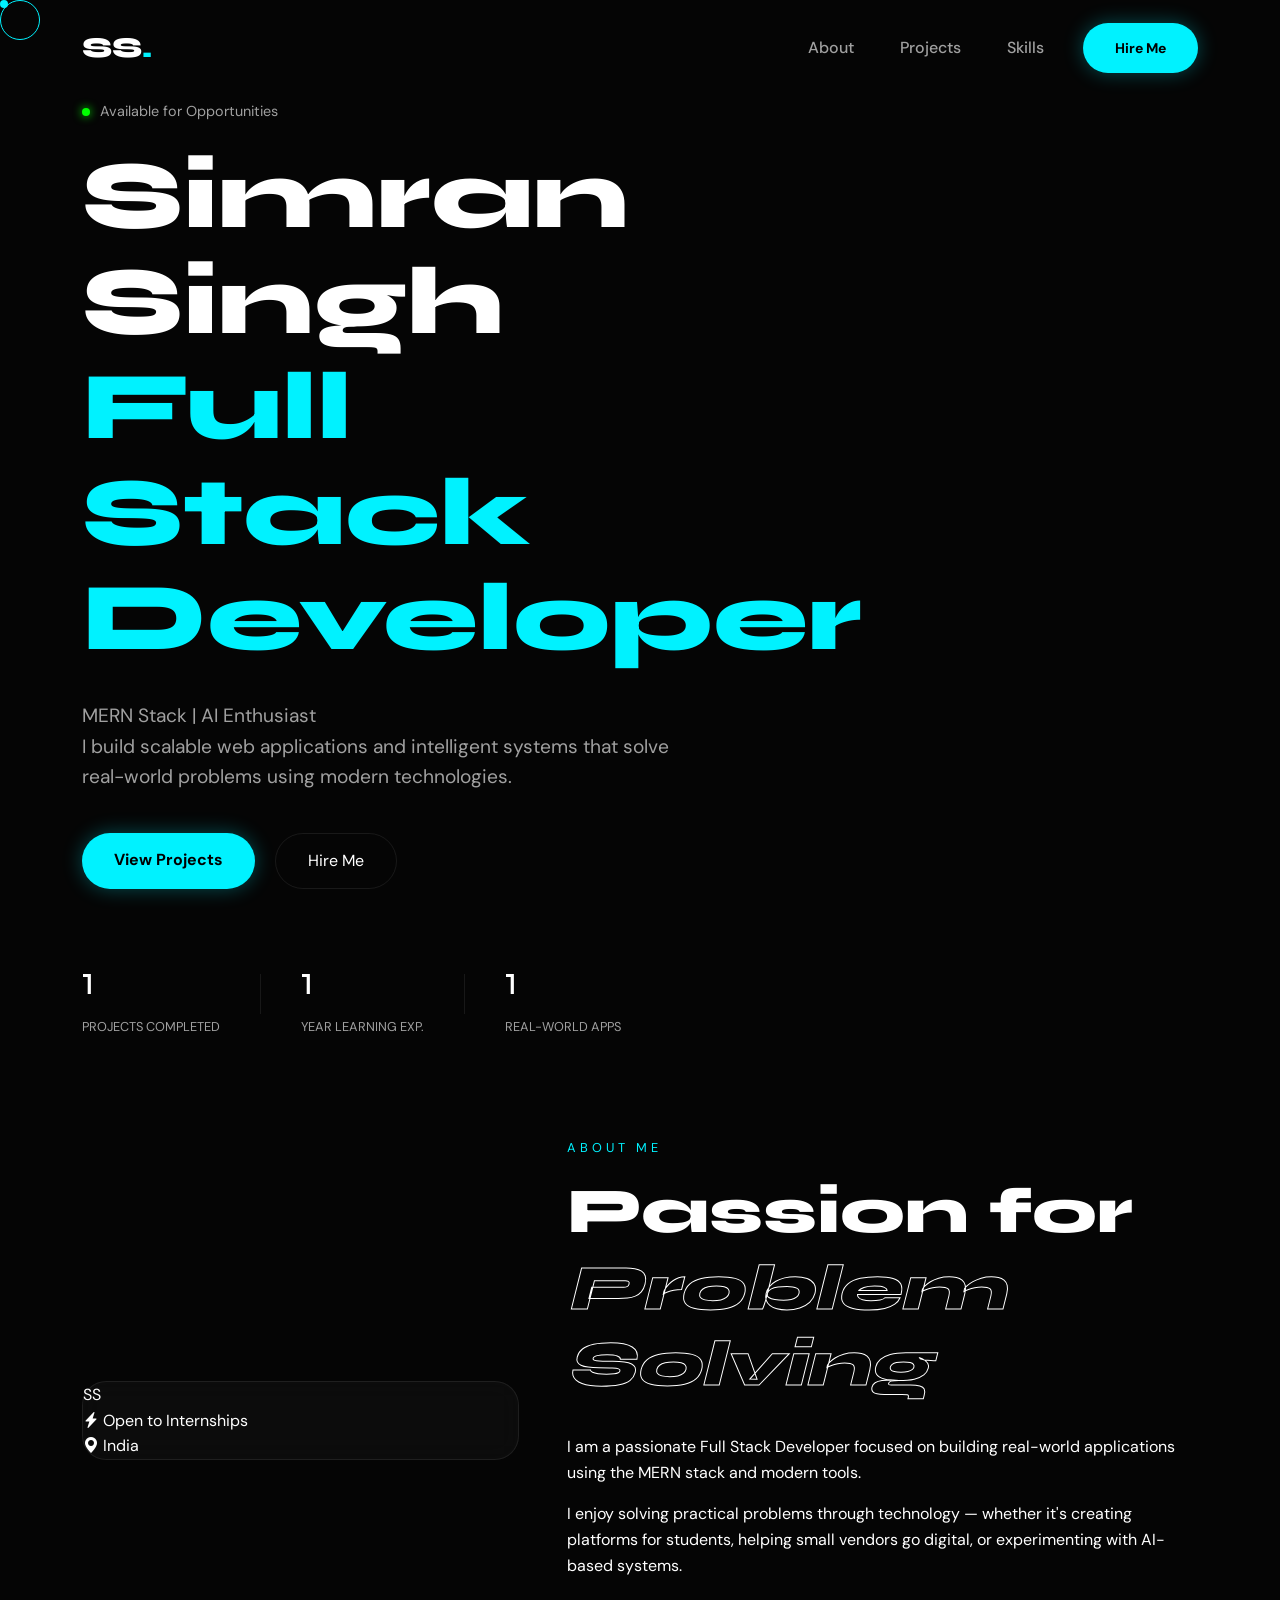
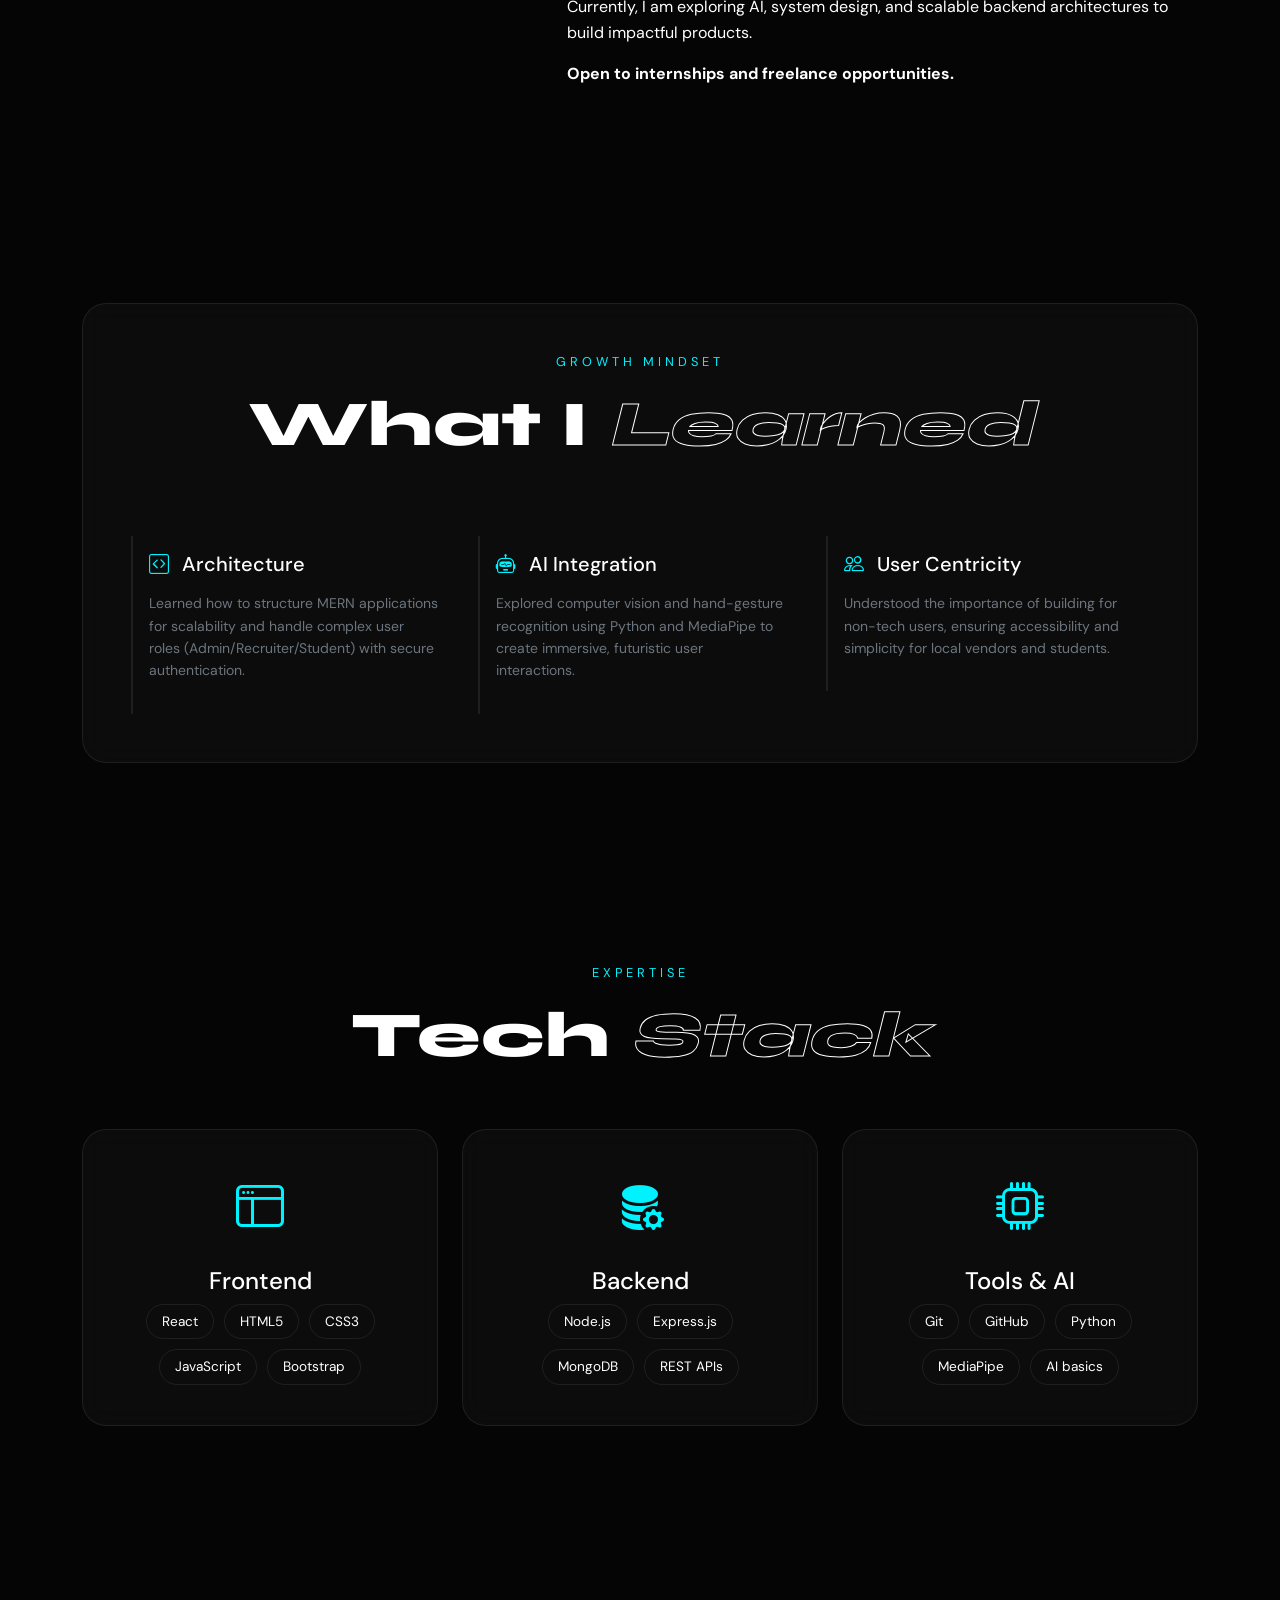
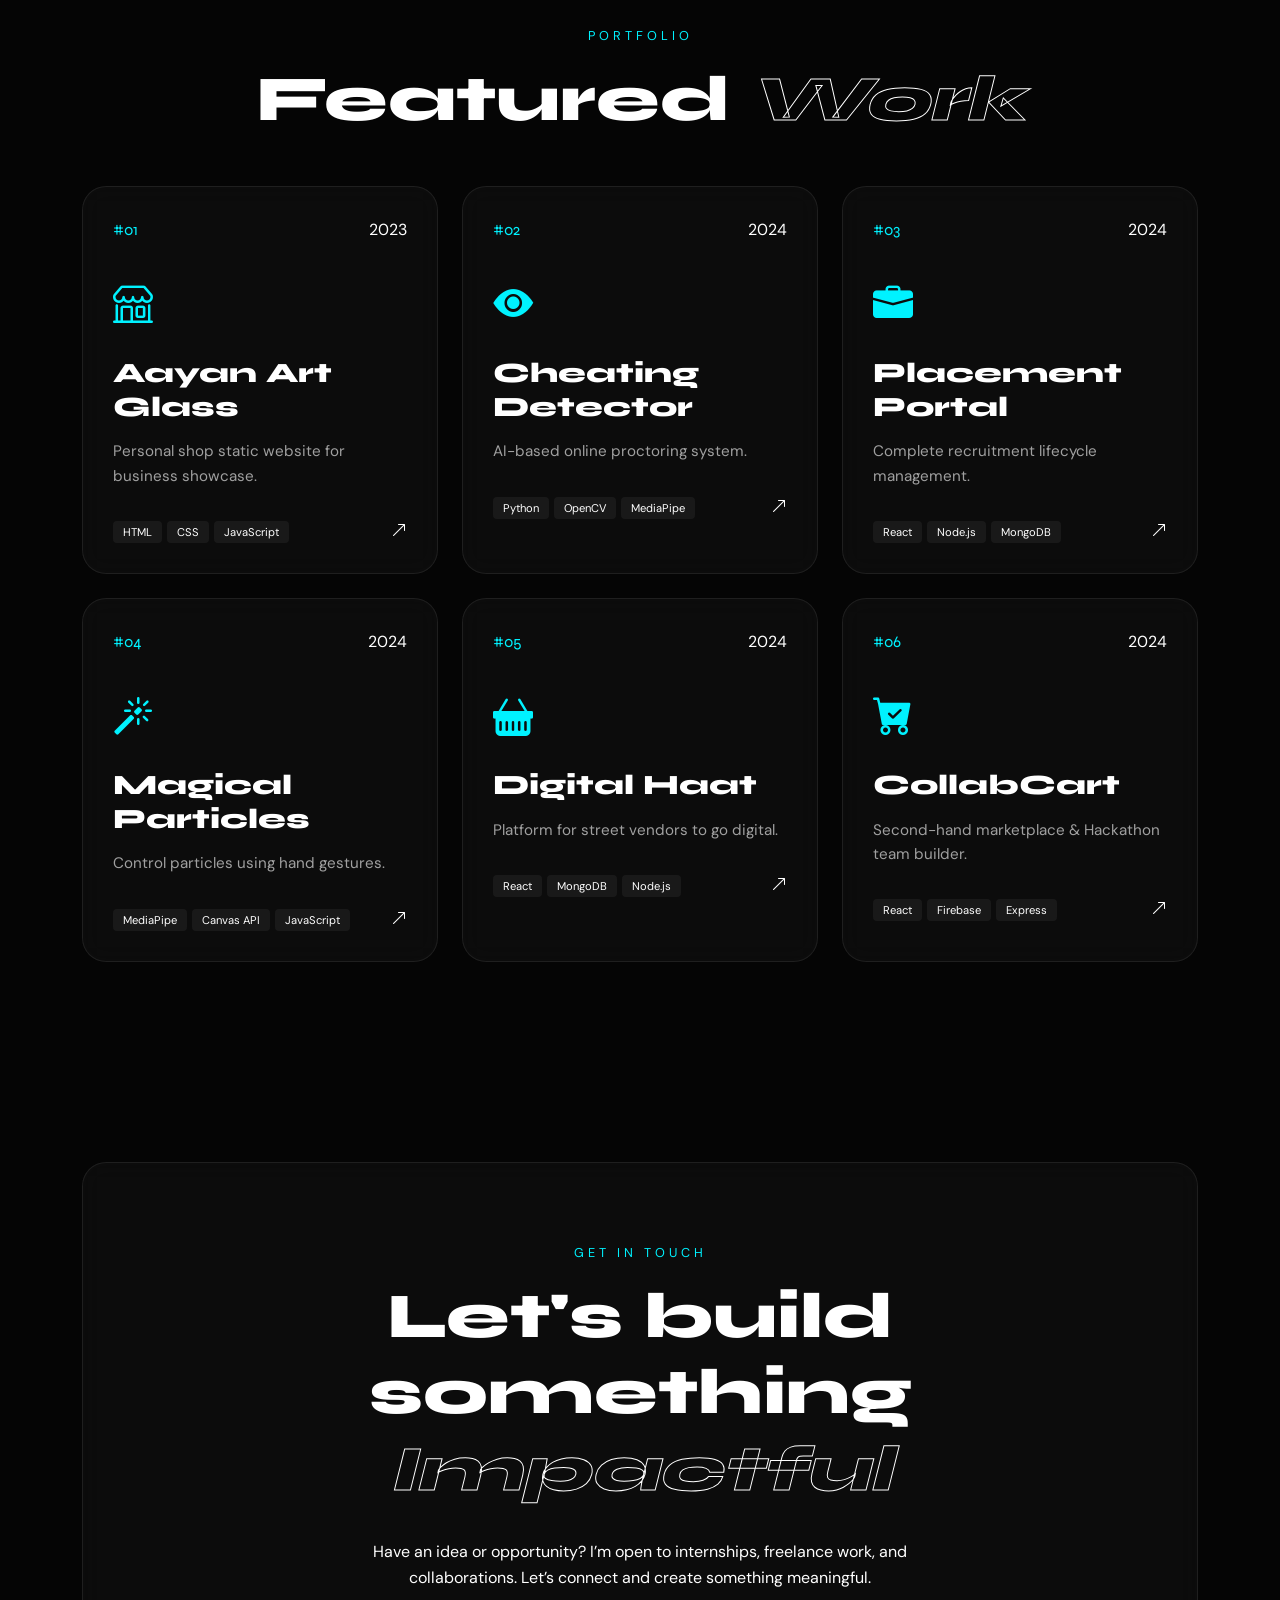
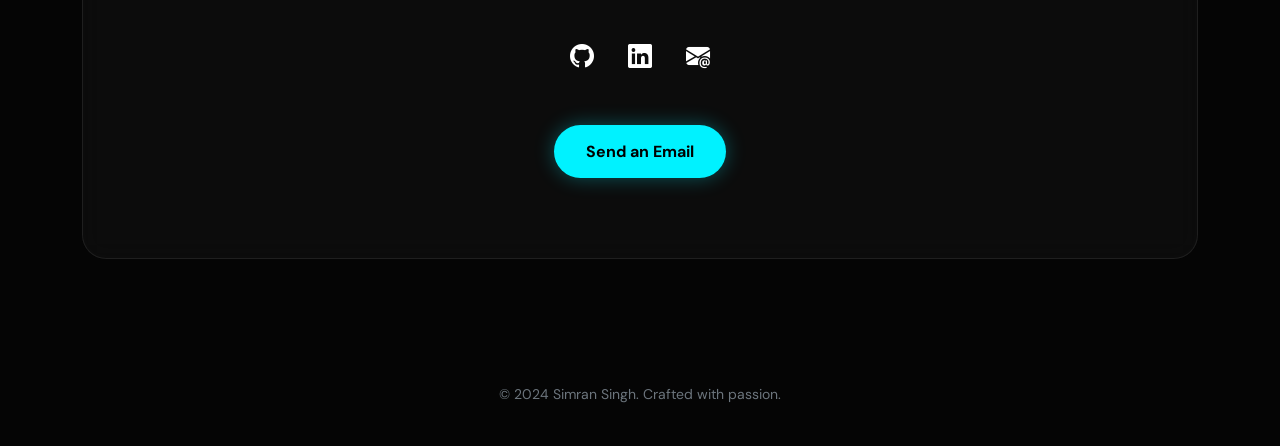
==== index.html @ 7999012a "Initial commit" ====
<!DOCTYPE html>
<html lang="en">
<head>
    <meta charset="UTF-8" />
    <meta name="viewport" content="width=device-width, initial-scale=1.0" />
    <title>Simran Singh — Full Stack Developer</title>
    <!-- CSS Dependencies -->
    <link href="https://cdn.jsdelivr.net/npm/bootstrap@5.3.2/dist/css/bootstrap.min.css" rel="stylesheet" />
    <link href="https://cdn.jsdelivr.net/npm/bootstrap-icons@1.11.3/font/bootstrap-icons.min.css" rel="stylesheet" />
    <link href="https://fonts.googleapis.com/css2?family=Syne:wght@400;600;700;800&family=DM+Sans:wght@300;400;500&display=swap" rel="stylesheet" />
    <link rel="stylesheet" href="style.css" />
</head>
<body>

    <!-- 1. LOADER -->
    <div id="loader">
        <div class="loader-inner">
            <span class="loader-text">SIMRAN SINGH</span>
        </div>
    </div>

    <!-- 2. CUSTOM CURSOR -->
    <div id="cursor"></div>
    <div id="cursor-follower"></div>

    <!-- 3. NAVIGATION -->
    <nav class="navbar navbar-expand-lg fixed-top glass-nav" id="mainNav">
        <div class="container">
            <a class="navbar-brand brand-logo" href="index.html">SS<span class="dot">.</span></a>
            <button class="navbar-toggler" type="button" data-bs-toggle="collapse" data-bs-target="#navbarNav">
                <span class="navbar-toggler-icon"></span>
            </button>
            <div class="collapse navbar-collapse" id="navbarNav">
                <ul class="navbar-nav ms-auto align-items-center">
                    <li class="nav-item"><a class="nav-link" href="#about">About</a></li>
                    <li class="nav-item"><a class="nav-link" href="#projects">Projects</a></li>
                    <li class="nav-item"><a class="nav-link" href="#skills">Skills</a></li>
                    <li class="nav-item ms-lg-3">
                        <a href="#contact" class="btn-glow small">Hire Me</a>
                    </li>
                </ul>
            </div>
        </div>
    </nav>

    <!-- 4. HERO SECTION -->
    <section id="hero" class="d-flex align-items-center">
        <div class="container hero-content">
            <div class="row align-items-center">
                <div class="col-lg-8">
                    <div class="hero-eyebrow">
                        <span class="eyebrow-dot"></span> Available for Opportunities
                    </div>
                    <h1 class="hero-title">
                        <span class="title-line">Simran Singh</span>
                        <span class="title-line accent-text">Full Stack Developer</span>
                    </h1>
                    <p class="hero-sub">
                        MERN Stack | AI Enthusiast <br>
                        I build scalable web applications and intelligent systems that solve real-world problems using modern technologies.
                    </p>
                    <div class="hero-actions">
                        <a href="#projects" class="btn-glow">View Projects</a>
                        <a href="#contact" class="btn-ghost">Hire Me</a>
                    </div>
                    <div class="hero-stats">
                        <div class="stat-item">
                            <span class="stat-num" data-target="6">0</span>
                            <span class="stat-label">Projects Completed</span>
                        </div>
                        <div class="stat-divider"></div>
                        <div class="stat-item">
                            <span class="stat-num" data-target="1">0</span>
                            <span class="stat-label">Year Learning Exp.</span>
                        </div>
                        <div class="stat-divider"></div>
                        <div class="stat-item">
                            <span class="stat-num" data-target="3">0</span>
                            <span class="stat-label">Real-world Apps</span>
                        </div>
                    </div>
                </div>
            </div>
        </div>
    </section>

    <!-- 5. ABOUT SECTION -->
    <section id="about" class="section-pad">
        <div class="container">
            <div class="row g-5 align-items-center">
                <div class="col-lg-5">
                    <div class="about-card glass-card">
                        <div class="about-initials">SS</div>
                        <div class="about-tag-stack">
                            <div class="tag tag-open"><i class="bi bi-lightning-charge-fill blink"></i> Open to Internships</div>
                            <div class="tag"><i class="bi bi-geo-alt-fill"></i> India</div>
                        </div>
                    </div>
                </div>
                <div class="col-lg-7">
                    <div class="section-label">About Me</div>
                    <h2 class="section-title">Passion for <em>Problem Solving</em></h2>
                    <p class="section-body">
                        I am a passionate Full Stack Developer focused on building real-world applications using the MERN stack and modern tools.
                    </p>
                    <p class="section-body">
                        I enjoy solving practical problems through technology — whether it's creating platforms for students, helping small vendors go digital, or experimenting with AI-based systems.
                    </p>
                    <p class="section-body">
                        Currently, I am exploring AI, system design, and scalable backend architectures to build impactful products.
                    </p>
                    <p class="section-body">
                        <strong>Open to internships and freelance opportunities.</strong>
                    </p>
                </div>
            </div>
        </div>
    </section>

    <!-- 6. WHAT I LEARNED SECTION -->
    <section id="learning" class="section-pad">
        <div class="container">
            <div class="glass-card p-5">
                <div class="section-label text-center">Growth Mindset</div>
                <h2 class="section-title text-center mb-5">What I <em>Learned</em></h2>
                <div class="row g-4 mt-2">
                    <div class="col-md-4">
                        <div class="learning-item p-3">
                            <h5 class="text-white mb-3"><i class="bi bi-code-square me-2 accent-text"></i> Architecture</h5>
                            <p class="text-secondary small">Learned how to structure MERN applications for scalability and handle complex user roles (Admin/Recruiter/Student) with secure authentication.</p>
                        </div>
                    </div>
                    <div class="col-md-4">
                        <div class="learning-item p-3">
                            <h5 class="text-white mb-3"><i class="bi bi-robot me-2 accent-text"></i> AI Integration</h5>
                            <p class="text-secondary small">Explored computer vision and hand-gesture recognition using Python and MediaPipe to create immersive, futuristic user interactions.</p>
                        </div>
                    </div>
                    <div class="col-md-4">
                        <div class="learning-item p-3">
                            <h5 class="text-white mb-3"><i class="bi bi-people me-2 accent-text"></i> User Centricity</h5>
                            <p class="text-secondary small">Understood the importance of building for non-tech users, ensuring accessibility and simplicity for local vendors and students.</p>
                        </div>
                    </div>
                </div>
            </div>
        </div>
    </section>

    <!-- 7. SKILLS SECTION -->
    <section id="skills" class="section-pad">
        <div class="container text-center">
            <div class="section-label">Expertise</div>
            <h2 class="section-title">Tech <em>Stack</em></h2>
            <div class="row g-4 mt-4">
                <div class="col-md-4">
                    <div class="skill-card glass-card">
                        <i class="bi bi-window-sidebar skill-icon"></i>
                        <h4 class="skill-title">Frontend</h4>
                        <div class="skill-tags">
                            <span>React</span> <span>HTML5</span> <span>CSS3</span> <span>JavaScript</span> <span>Bootstrap</span>
                        </div>
                    </div>
                </div>
                <div class="col-md-4">
                    <div class="skill-card glass-card">
                        <i class="bi bi-database-fill-gear skill-icon"></i>
                        <h4 class="skill-title">Backend</h4>
                        <div class="skill-tags">
                            <span>Node.js</span> <span>Express.js</span> <span>MongoDB</span> <span>REST APIs</span>
                        </div>
                    </div>
                </div>
                <div class="col-md-4">
                    <div class="skill-card glass-card">
                        <i class="bi bi-cpu skill-icon"></i>
                        <h4 class="skill-title">Tools & AI</h4>
                        <div class="skill-tags">
                            <span>Git</span> <span>GitHub</span> <span>Python</span> <span>MediaPipe</span> <span>AI basics</span>
                        </div>
                    </div>
                </div>
            </div>
        </div>
    </section>

    <!-- 8. PROJECTS SECTION -->
    <section id="projects" class="section-pad">
        <div class="container">
            <div class="text-center mb-5">
                <div class="section-label">Portfolio</div>
                <h2 class="section-title">Featured <em>Work</em></h2>
            </div>
            <div class="row g-4" id="projectGrid">
                <!-- Data injected by script.js -->
            </div>
        </div>
    </section>

    <!-- 9. CONTACT SECTION -->
    <section id="contact" class="section-pad">
        <div class="container text-center">
            <div class="contact-wrap glass-card">
                <div class="section-label">Get In Touch</div>
                <h2 class="section-title">Let's build something <em>Impactful</em></h2>
                <p class="section-body mx-auto mb-5" style="max-width: 600px;">
                    Have an idea or opportunity? I’m open to internships, freelance work, and collaborations. Let’s connect and create something meaningful.
                </p>
                <div class="social-row">
                    <a href="#" class="social-icon" title="GitHub"><i class="bi bi-github"></i></a>
                    <a href="#" class="social-icon" title="LinkedIn"><i class="bi bi-linkedin"></i></a>
                    <a href="#" class="social-icon" title="Email"><i class="bi bi-envelope-at-fill"></i></a>
                </div>
                <div class="mt-5">
                    <a href="mailto:your-email@gmail.com" class="btn-glow">Send an Email</a>
                </div>
            </div>
        </div>
    </section>

    <!-- 10. FOOTER -->
    <footer class="py-4 text-center">
        <p class="text-secondary small">&copy; 2024 Simran Singh. Crafted with passion.</p>
    </footer>

    <!-- Bootstrap JS -->
    <script src="https://cdn.jsdelivr.net/npm/bootstrap@5.3.2/dist/js/bootstrap.bundle.min.js"></script>
    <!-- Custom JS -->
    <script src="script.js"></script>
</body>
</html>
---- style.css ----
/* =========================================
   VARIABLES & RESET
   ========================================= */
:root {
    --bg-dark: #050505;
    --bg-elevated: #0f0f0f;
    --accent-color: #00f2ff; /* Cyber Cyan */
    --accent-glow: rgba(0, 242, 255, 0.5);
    --text-main: #ffffff;
    --text-secondary: #a0a0a0;
    --glass-bg: rgba(255, 255, 255, 0.03);
    --glass-border: rgba(255, 255, 255, 0.08);
    --transition: all 0.4s cubic-bezier(0.16, 1, 0.3, 1);
}

* {
    margin: 0;
    padding: 0;
    box-sizing: border-box;
}

body {
    background-color: var(--bg-dark);
    color: var(--text-main);
    font-family: 'DM Sans', sans-serif;
    overflow-x: hidden;
    line-height: 1.6;
}

h1, h2, h3, .navbar-brand {
    font-family: 'Syne', sans-serif;
    font-weight: 800;
}

/* =========================================
   CUSTOM CURSOR & LOADER
   ========================================= */
#loader {
    position: fixed;
    inset: 0;
    background: var(--bg-dark);
    z-index: 9999;
    display: flex;
    align-items: center;
    justify-content: center;
    transition: opacity 0.6s ease;
}

.loader-text {
    font-family: 'Syne';
    font-size: 2rem;
    letter-spacing: 10px;
    color: var(--accent-color);
    text-shadow: 0 0 20px var(--accent-glow);
    animation: pulse 1.5s infinite;
}

#cursor, #cursor-follower {
    position: fixed;
    border-radius: 50%;
    pointer-events: none;
    z-index: 10000;
    transform: translate3d(0, 0, 0);
    transition: transform 0.1s ease-out;
}

#cursor {
    width: 8px;
    height: 8px;
    background: var(--accent-color);
}

#cursor-follower {
    width: 40px;
    height: 40px;
    border: 1px solid var(--accent-color);
    transition: transform 0.2s ease-out, width 0.3s, height 0.3s;
}

/* =========================================
   REUSABLE COMPONENTS (Glass, Buttons, Labels)
   ========================================= */
.section-pad { padding: 100px 0; }
.section-pad-sm { padding: 60px 0; }

.glass-card {
    background: var(--glass-bg);
    backdrop-filter: blur(12px);
    border: 1px solid var(--glass-border);
    border-radius: 24px;
    transition: var(--transition);
}

.section-label {
    color: var(--accent-color);
    text-transform: uppercase;
    font-size: 0.8rem;
    letter-spacing: 4px;
    margin-bottom: 15px;
    display: block;
}

.section-title {
    font-size: clamp(2.5rem, 5vw, 4rem);
    margin-bottom: 30px;
}

.section-title em {
    font-style: italic;
    color: transparent;
    -webkit-text-stroke: 1px var(--text-main);
}

.accent-text { color: var(--accent-color); }

/* Buttons */
.btn-glow {
    background: var(--accent-color);
    color: #000;
    padding: 14px 32px;
    border-radius: 50px;
    text-decoration: none;
    font-weight: 700;
    display: inline-block;
    transition: var(--transition);
    border: none;
    box-shadow: 0 0 20px rgba(0, 242, 255, 0.3);
}

.btn-glow:hover {
    transform: translateY(-3px);
    box-shadow: 0 10px 30px var(--accent-glow);
    color: #000;
}

.btn-ghost {
    border: 1px solid var(--glass-border);
    color: var(--text-main);
    padding: 14px 32px;
    border-radius: 50px;
    text-decoration: none;
    transition: var(--transition);
    display: inline-block;
}

.btn-ghost:hover {
    background: var(--glass-border);
    color: var(--accent-color);
}

/* =========================================
   NAVIGATION
   ========================================= */
.glass-nav {
    padding: 20px 0;
    transition: var(--transition);
    border-bottom: 1px solid transparent;
}

.glass-nav.scrolled {
    background: rgba(5, 5, 5, 0.8);
    backdrop-filter: blur(20px);
    border-bottom: 1px solid var(--glass-border);
    padding: 12px 0;
}

.brand-logo {
    font-size: 1.8rem;
    color: var(--text-main) !important;
}

.brand-logo .dot { color: var(--accent-color); }

.nav-link {
    color: var(--text-secondary) !important;
    font-weight: 500;
    margin: 0 15px;
    transition: var(--transition);
}

.nav-link:hover { color: var(--accent-color) !important; }

/* =========================================
   HERO SECTION
   ========================================= */
#hero {
    min-height: 100vh;
    padding-top: 100px;
}

.hero-eyebrow {
    display: flex;
    align-items: center;
    gap: 10px;
    color: var(--text-secondary);
    font-size: 0.9rem;
    margin-bottom: 20px;
}

.eyebrow-dot {
    width: 8px;
    height: 8px;
    background: #00ff00;
    border-radius: 50%;
    box-shadow: 0 0 10px #00ff00;
}

.hero-title {
    font-size: clamp(3rem, 8vw, 6rem);
    line-height: 1.1;
    margin-bottom: 30px;
}

.title-line { display: block; }

.hero-sub {
    font-size: 1.2rem;
    color: var(--text-secondary);
    max-width: 600px;
    margin-bottom: 40px;
}

.hero-actions {
    display: flex;
    gap: 20px;
    margin-bottom: 60px;
}

.hero-stats {
    display: flex;
    gap: 40px;
    align-items: center;
}

.stat-num {
    font-size: 2.5rem;
    font-family: 'Syne';
    display: block;
}

.stat-label {
    color: var(--text-secondary);
    font-size: 0.8rem;
    text-transform: uppercase;
}

.stat-divider {
    width: 1px;
    height: 40px;
    background: var(--glass-border);
}

/* =========================================
   PROJECT CARDS (Index)
   ========================================= */
.project-card {
    padding: 30px;
    height: 100%;
    cursor: pointer;
    position: relative;
    overflow: hidden;
}

.project-card:hover {
    transform: translateY(-10px);
    border-color: var(--accent-color);
}

.card-header-area {
    display: flex;
    justify-content: space-between;
    margin-bottom: 30px;
}

.proj-num { color: var(--accent-color); font-family: 'Syne'; }

.proj-icon {
    font-size: 2.5rem;
    color: var(--accent-color);
    margin-bottom: 20px;
}

.proj-title { margin-bottom: 15px; }

.proj-desc {
    color: var(--text-secondary);
    font-size: 0.95rem;
    margin-bottom: 30px;
}

.proj-footer {
    display: flex;
    justify-content: space-between;
    align-items: center;
}

.tech-stack span {
    font-size: 0.7rem;
    background: rgba(255, 255, 255, 0.05);
    padding: 4px 10px;
    border-radius: 4px;
    margin-right: 5px;
}

/* =========================================
   PROJECT DETAIL PAGE
   ========================================= */
.proj-hero-title { font-size: clamp(3rem, 6vw, 5rem); margin: 20px 0; }
.proj-category-tag { color: var(--accent-color); text-transform: uppercase; letter-spacing: 2px; }

.meta-item {
    padding: 15px 0;
    border-bottom: 1px solid var(--glass-border);
    display: flex;
    justify-content: space-between;
}

.meta-label { color: var(--text-secondary); font-size: 0.9rem; }

.feature-list { list-style: none; padding: 0; }
.feature-list li {
    padding: 12px 0;
    color: var(--text-secondary);
    border-bottom: 1px solid var(--glass-border);
}
.feature-list li::before {
    content: "→";
    color: var(--accent-color);
    margin-right: 15px;
}

/* =========================================
   SKILLS & LEARNING
   ========================================= */
.skill-card { padding: 40px; text-align: center; }
.skill-icon { font-size: 3rem; color: var(--accent-color); margin-bottom: 20px; display: block; }
.skill-tags { display: flex; flex-wrap: wrap; gap: 10px; justify-content: center; }
.skill-tags span {
    border: 1px solid var(--glass-border);
    padding: 6px 15px;
    border-radius: 50px;
    font-size: 0.85rem;
}

.learning-item {
    border-left: 2px solid var(--glass-border);
    transition: var(--transition);
}
.learning-item:hover {
    border-left-color: var(--accent-color);
    background: rgba(0, 242, 255, 0.02);
}

/* =========================================
   CONTACT SECTION
   ========================================= */
.contact-wrap { padding: 80px 40px; }
.social-icon {
    font-size: 1.5rem;
    color: var(--text-main);
    margin: 0 15px;
    transition: var(--transition);
}
.social-icon:hover { color: var(--accent-color); transform: translateY(-5px); }

/* =========================================
   ANIMATIONS
   ========================================= */
@keyframes pulse {
    0% { opacity: 0.5; }
    50% { opacity: 1; }
    100% { opacity: 0.5; }
}

.blink {
    animation: blinker 1.5s linear infinite;
}
@keyframes blinker {
    50% { opacity: 0; }
}

/* =========================================
   RESPONSIVE
   ========================================= */
@media (max-width: 991px) {
    .hero-stats { flex-direction: column; align-items: flex-start; gap: 20px; }
    .stat-divider { display: none; }
}

@media (max-width: 768px) {
    .section-pad { padding: 60px 0; }
    .hero-actions { flex-direction: column; }
}

/* Previous & Next Project Buttons Styling */
.btn-nav {
    background: var(--glass-bg);
    border: 1px solid var(--glass-border);
    color: var(--text-main);
    padding: 12px 24px;
    border-radius: 50px;
    font-weight: 600;
    transition: var(--transition);
    cursor: pointer;
    font-family: 'Syne', sans-serif;
}

.btn-nav:hover {
    background: var(--accent-color);
    color: #000;
    border-color: var(--accent-color);
    box-shadow: 0 0 20px var(--accent-glow);
    transform: translateY(-2px);
}

.proj-nav-footer {
    margin-top: 80px;
    padding-top: 40px;
    border-top: 1px solid var(--glass-border);
}

/* Sidebar Links Fix */
.d-grid.gap-3 a {
    text-decoration: none;
}
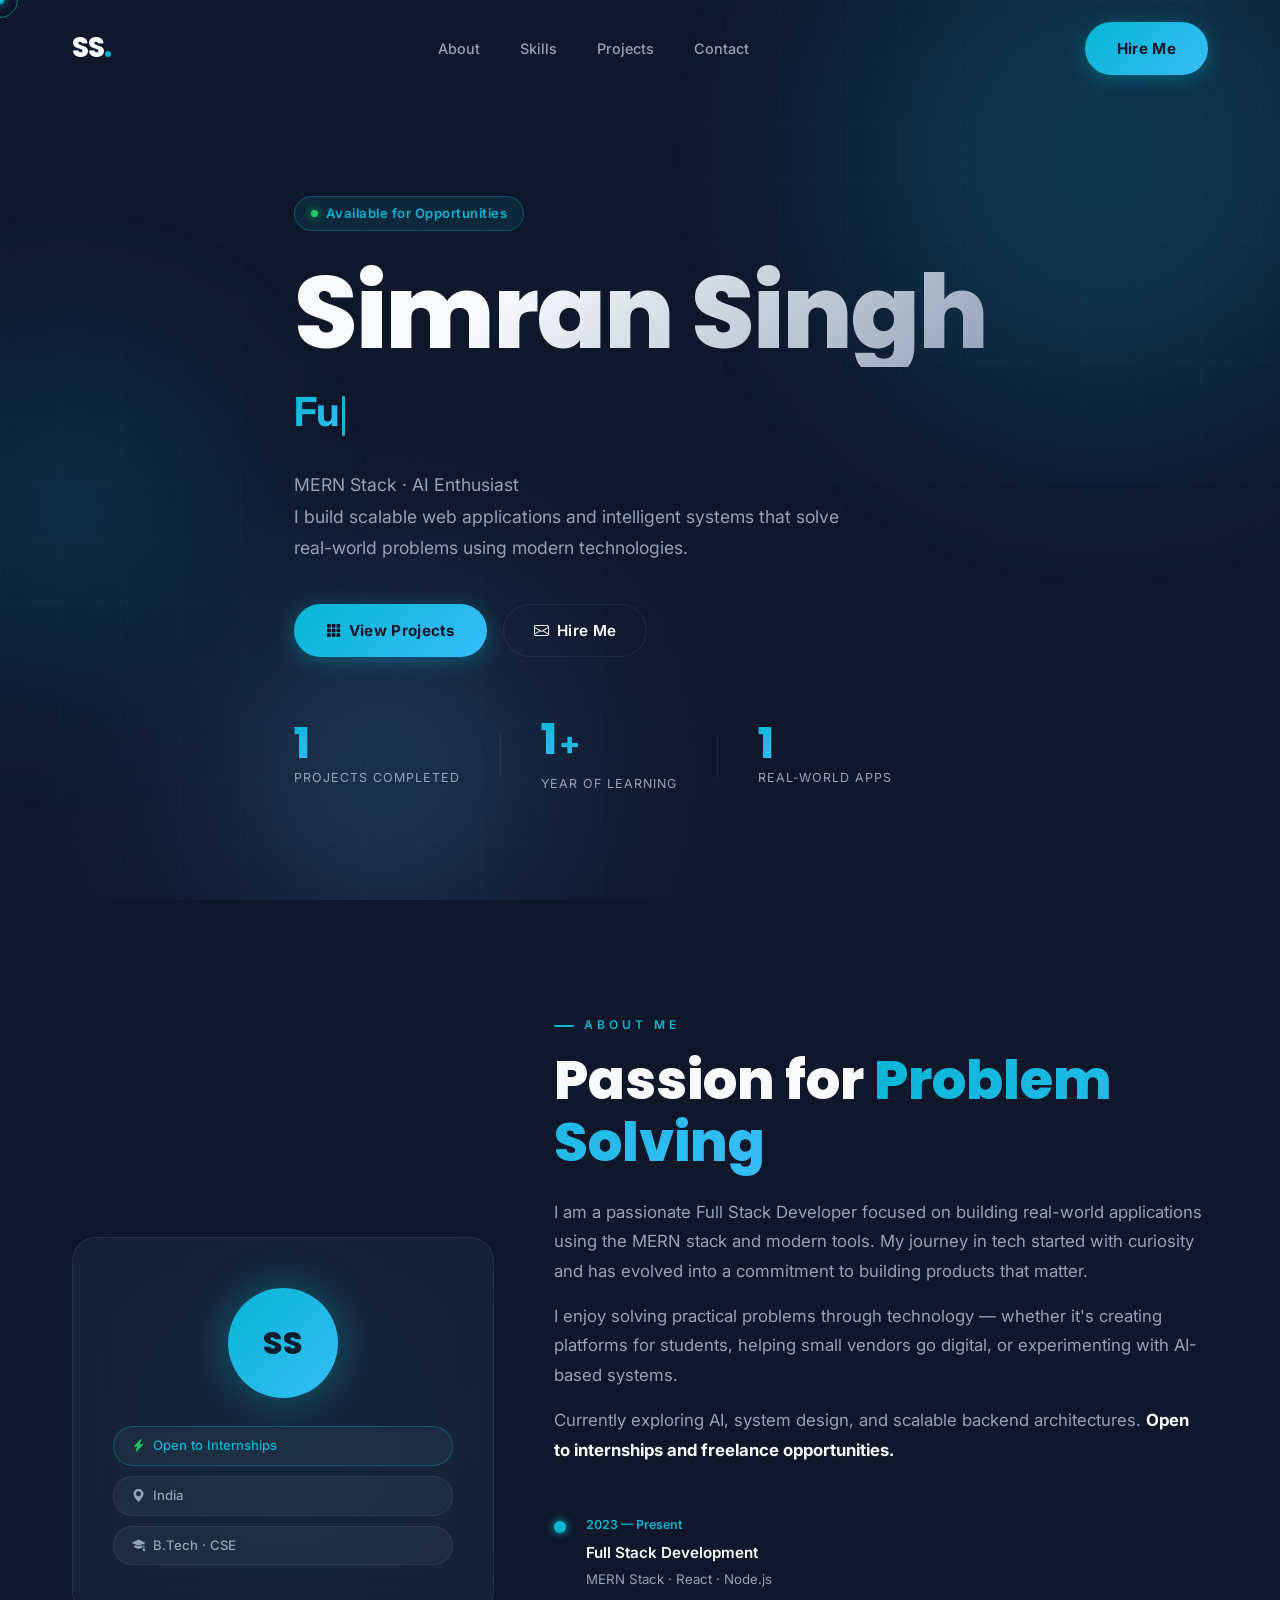
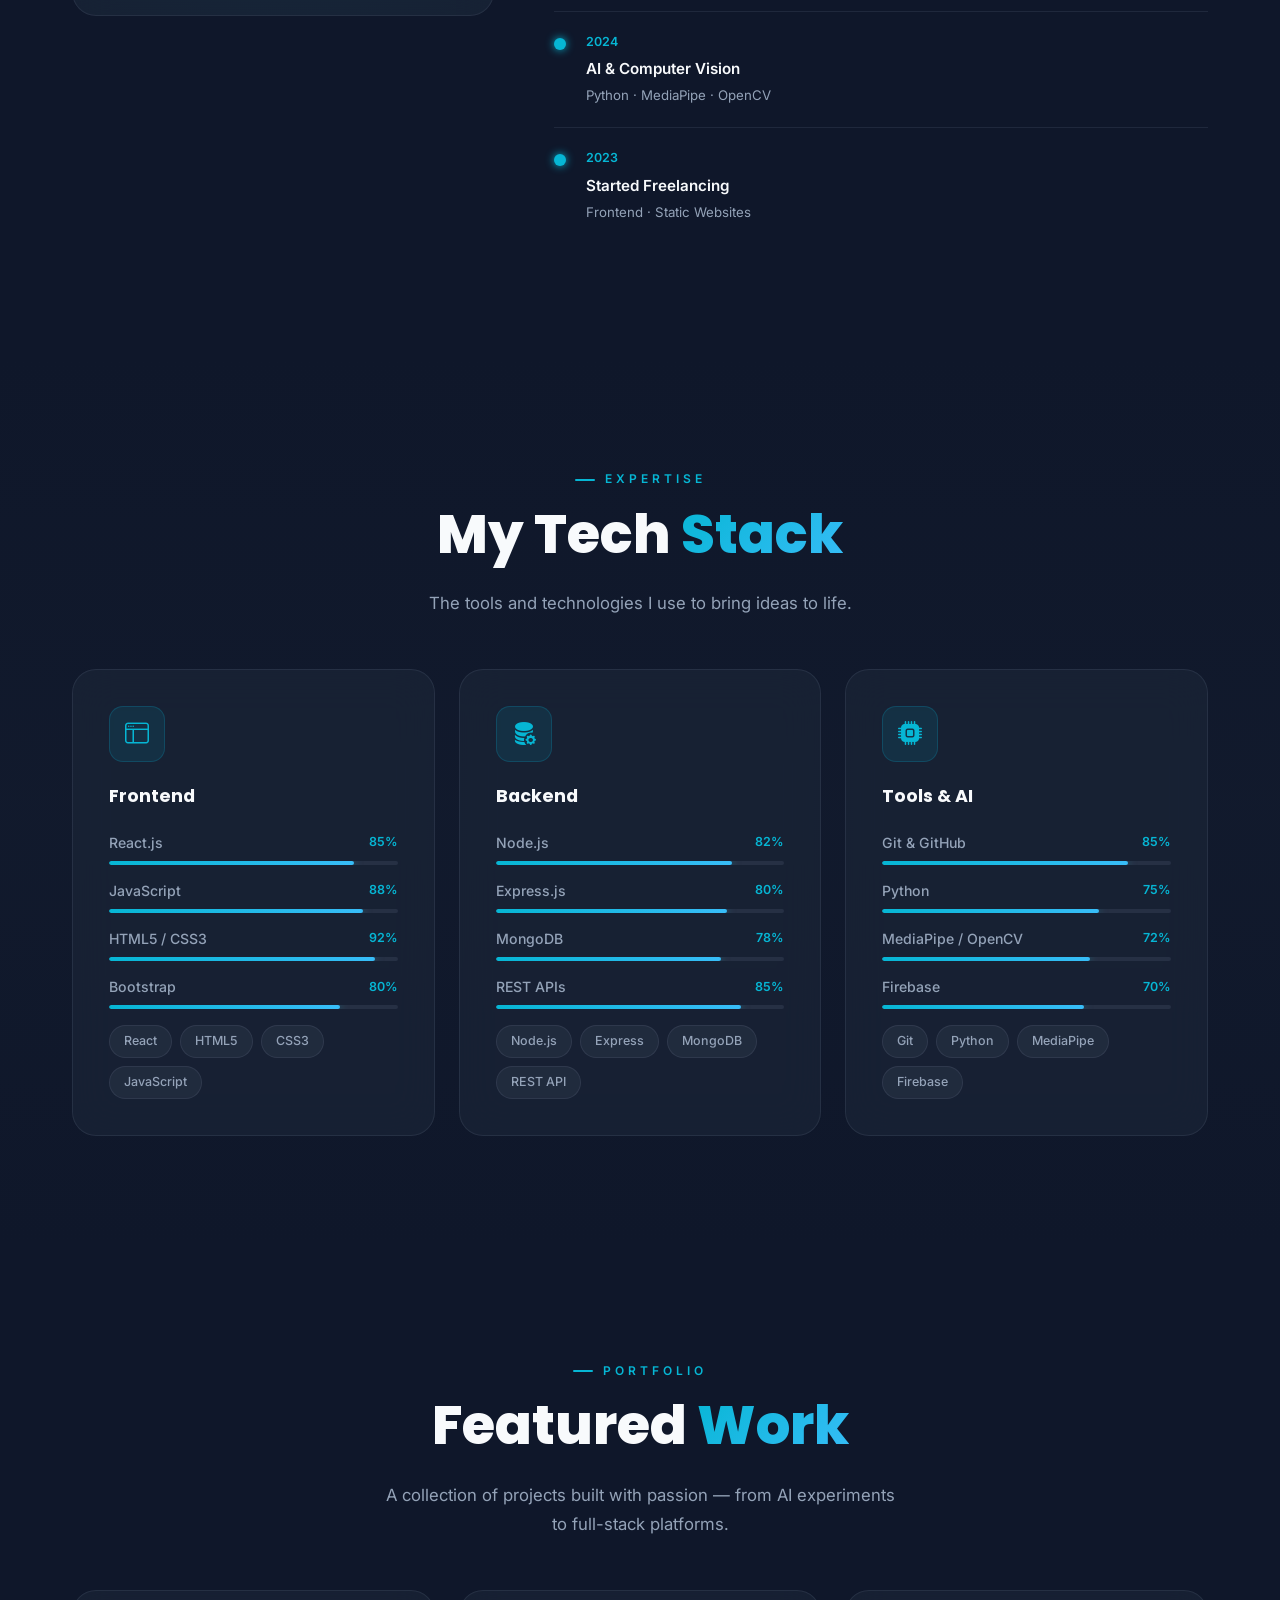
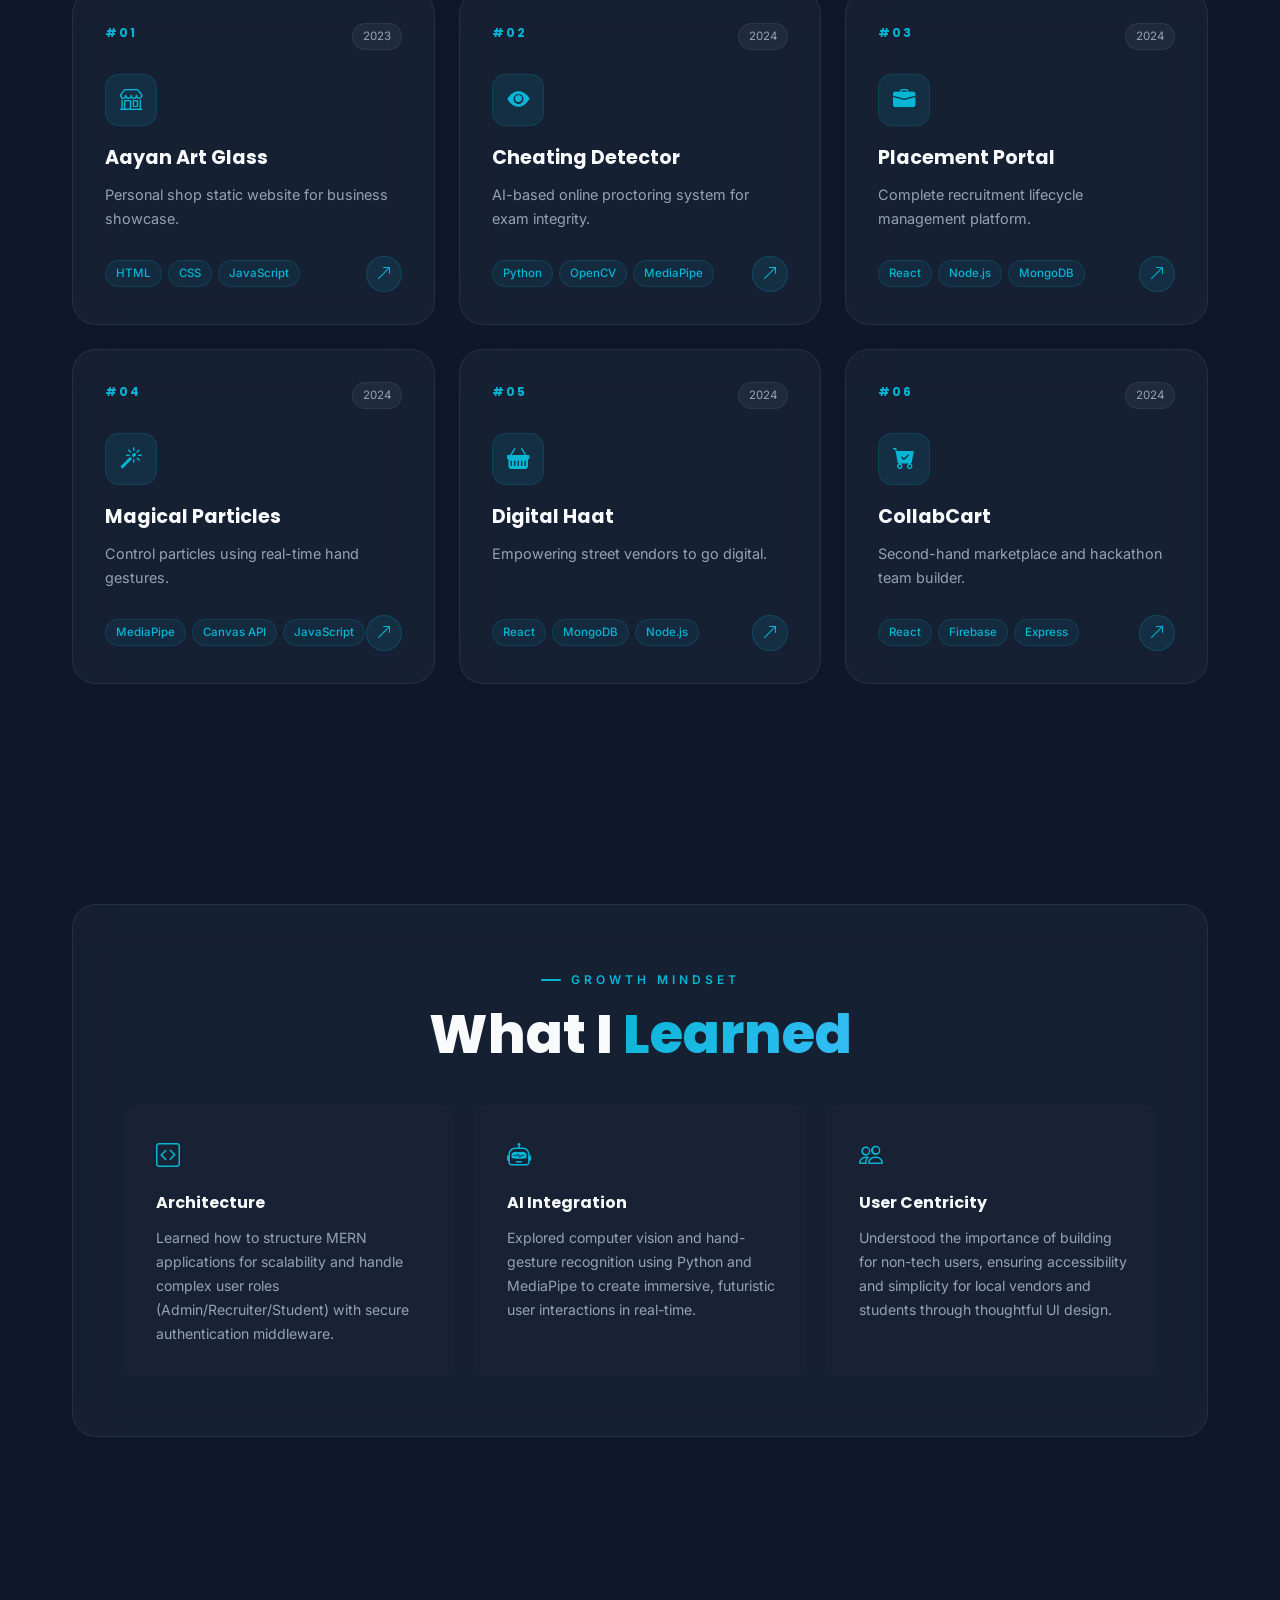
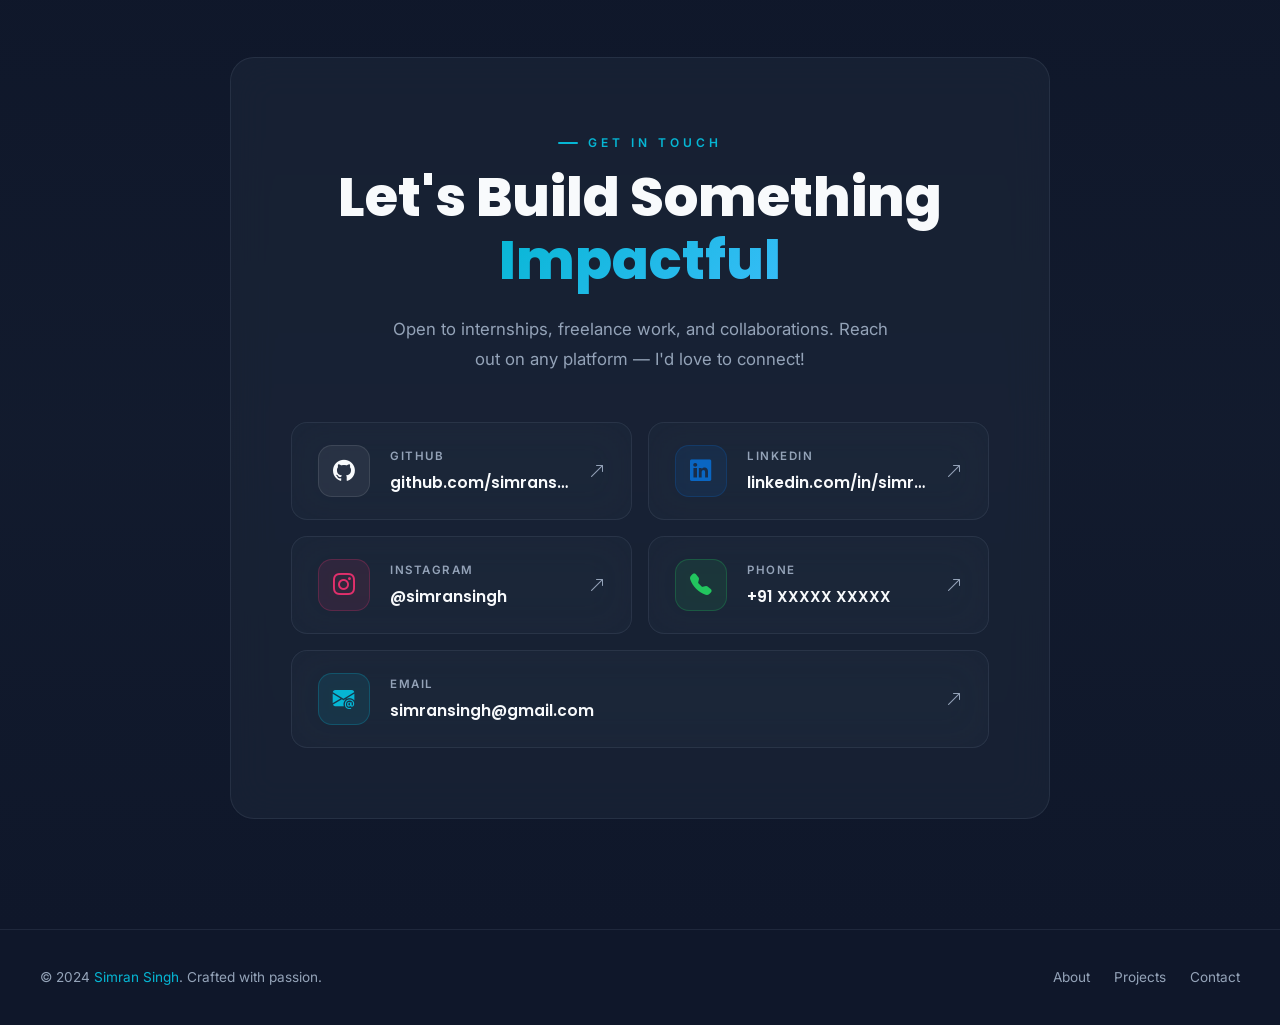
==== commit 2ecc67a5: "update" ====
--- a/index.html
+++ b/index.html
@@ -1,231 +1,411 @@
 <!DOCTYPE html>
 <html lang="en">
 <head>
-    <meta charset="UTF-8" />
-    <meta name="viewport" content="width=device-width, initial-scale=1.0" />
-    <title>Simran Singh — Full Stack Developer</title>
-    <!-- CSS Dependencies -->
-    <link href="https://cdn.jsdelivr.net/npm/bootstrap@5.3.2/dist/css/bootstrap.min.css" rel="stylesheet" />
-    <link href="https://cdn.jsdelivr.net/npm/bootstrap-icons@1.11.3/font/bootstrap-icons.min.css" rel="stylesheet" />
-    <link href="https://fonts.googleapis.com/css2?family=Syne:wght@400;600;700;800&family=DM+Sans:wght@300;400;500&display=swap" rel="stylesheet" />
-    <link rel="stylesheet" href="style.css" />
+  <meta charset="UTF-8" />
+  <meta name="viewport" content="width=device-width, initial-scale=1.0" />
+  <title>Simran Singh — Full Stack Developer</title>
+  <meta name="description" content="Simran Singh — Full Stack Developer specializing in MERN Stack, AI, and scalable web applications. Open to internships and freelance opportunities." />
+  <link rel="icon" type="image/svg+xml" href="/favicon.svg" />
+  <link rel="preconnect" href="https://fonts.googleapis.com" />
+  <link rel="preconnect" href="https://fonts.gstatic.com" crossorigin />
+  <link href="https://fonts.googleapis.com/css2?family=Inter:wght@400;500;600&family=Poppins:wght@700;800&display=swap" rel="stylesheet" />
+  <link href="https://cdn.jsdelivr.net/npm/bootstrap-icons@1.11.3/font/bootstrap-icons.min.css" rel="stylesheet" />
+  <link rel="stylesheet" href="./style.css" />
 </head>
 <body>
 
-    <!-- 1. LOADER -->
-    <div id="loader">
-        <div class="loader-inner">
-            <span class="loader-text">SIMRAN SINGH</span>
-        </div>
-    </div>
-
-    <!-- 2. CUSTOM CURSOR -->
-    <div id="cursor"></div>
-    <div id="cursor-follower"></div>
-
-    <!-- 3. NAVIGATION -->
-    <nav class="navbar navbar-expand-lg fixed-top glass-nav" id="mainNav">
-        <div class="container">
-            <a class="navbar-brand brand-logo" href="index.html">SS<span class="dot">.</span></a>
-            <button class="navbar-toggler" type="button" data-bs-toggle="collapse" data-bs-target="#navbarNav">
-                <span class="navbar-toggler-icon"></span>
-            </button>
-            <div class="collapse navbar-collapse" id="navbarNav">
-                <ul class="navbar-nav ms-auto align-items-center">
-                    <li class="nav-item"><a class="nav-link" href="#about">About</a></li>
-                    <li class="nav-item"><a class="nav-link" href="#projects">Projects</a></li>
-                    <li class="nav-item"><a class="nav-link" href="#skills">Skills</a></li>
-                    <li class="nav-item ms-lg-3">
-                        <a href="#contact" class="btn-glow small">Hire Me</a>
-                    </li>
-                </ul>
-            </div>
-        </div>
-    </nav>
-
-    <!-- 4. HERO SECTION -->
-    <section id="hero" class="d-flex align-items-center">
-        <div class="container hero-content">
-            <div class="row align-items-center">
-                <div class="col-lg-8">
-                    <div class="hero-eyebrow">
-                        <span class="eyebrow-dot"></span> Available for Opportunities
-                    </div>
-                    <h1 class="hero-title">
-                        <span class="title-line">Simran Singh</span>
-                        <span class="title-line accent-text">Full Stack Developer</span>
-                    </h1>
-                    <p class="hero-sub">
-                        MERN Stack | AI Enthusiast <br>
-                        I build scalable web applications and intelligent systems that solve real-world problems using modern technologies.
-                    </p>
-                    <div class="hero-actions">
-                        <a href="#projects" class="btn-glow">View Projects</a>
-                        <a href="#contact" class="btn-ghost">Hire Me</a>
-                    </div>
-                    <div class="hero-stats">
-                        <div class="stat-item">
-                            <span class="stat-num" data-target="6">0</span>
-                            <span class="stat-label">Projects Completed</span>
-                        </div>
-                        <div class="stat-divider"></div>
-                        <div class="stat-item">
-                            <span class="stat-num" data-target="1">0</span>
-                            <span class="stat-label">Year Learning Exp.</span>
-                        </div>
-                        <div class="stat-divider"></div>
-                        <div class="stat-item">
-                            <span class="stat-num" data-target="3">0</span>
-                            <span class="stat-label">Real-world Apps</span>
-                        </div>
-                    </div>
-                </div>
-            </div>
-        </div>
-    </section>
-
-    <!-- 5. ABOUT SECTION -->
-    <section id="about" class="section-pad">
-        <div class="container">
-            <div class="row g-5 align-items-center">
-                <div class="col-lg-5">
-                    <div class="about-card glass-card">
-                        <div class="about-initials">SS</div>
-                        <div class="about-tag-stack">
-                            <div class="tag tag-open"><i class="bi bi-lightning-charge-fill blink"></i> Open to Internships</div>
-                            <div class="tag"><i class="bi bi-geo-alt-fill"></i> India</div>
-                        </div>
-                    </div>
-                </div>
-                <div class="col-lg-7">
-                    <div class="section-label">About Me</div>
-                    <h2 class="section-title">Passion for <em>Problem Solving</em></h2>
-                    <p class="section-body">
-                        I am a passionate Full Stack Developer focused on building real-world applications using the MERN stack and modern tools.
-                    </p>
-                    <p class="section-body">
-                        I enjoy solving practical problems through technology — whether it's creating platforms for students, helping small vendors go digital, or experimenting with AI-based systems.
-                    </p>
-                    <p class="section-body">
-                        Currently, I am exploring AI, system design, and scalable backend architectures to build impactful products.
-                    </p>
-                    <p class="section-body">
-                        <strong>Open to internships and freelance opportunities.</strong>
-                    </p>
-                </div>
-            </div>
-        </div>
-    </section>
-
-    <!-- 6. WHAT I LEARNED SECTION -->
-    <section id="learning" class="section-pad">
-        <div class="container">
-            <div class="glass-card p-5">
-                <div class="section-label text-center">Growth Mindset</div>
-                <h2 class="section-title text-center mb-5">What I <em>Learned</em></h2>
-                <div class="row g-4 mt-2">
-                    <div class="col-md-4">
-                        <div class="learning-item p-3">
-                            <h5 class="text-white mb-3"><i class="bi bi-code-square me-2 accent-text"></i> Architecture</h5>
-                            <p class="text-secondary small">Learned how to structure MERN applications for scalability and handle complex user roles (Admin/Recruiter/Student) with secure authentication.</p>
-                        </div>
-                    </div>
-                    <div class="col-md-4">
-                        <div class="learning-item p-3">
-                            <h5 class="text-white mb-3"><i class="bi bi-robot me-2 accent-text"></i> AI Integration</h5>
-                            <p class="text-secondary small">Explored computer vision and hand-gesture recognition using Python and MediaPipe to create immersive, futuristic user interactions.</p>
-                        </div>
-                    </div>
-                    <div class="col-md-4">
-                        <div class="learning-item p-3">
-                            <h5 class="text-white mb-3"><i class="bi bi-people me-2 accent-text"></i> User Centricity</h5>
-                            <p class="text-secondary small">Understood the importance of building for non-tech users, ensuring accessibility and simplicity for local vendors and students.</p>
-                        </div>
-                    </div>
-                </div>
-            </div>
-        </div>
-    </section>
-
-    <!-- 7. SKILLS SECTION -->
-    <section id="skills" class="section-pad">
-        <div class="container text-center">
-            <div class="section-label">Expertise</div>
-            <h2 class="section-title">Tech <em>Stack</em></h2>
-            <div class="row g-4 mt-4">
-                <div class="col-md-4">
-                    <div class="skill-card glass-card">
-                        <i class="bi bi-window-sidebar skill-icon"></i>
-                        <h4 class="skill-title">Frontend</h4>
-                        <div class="skill-tags">
-                            <span>React</span> <span>HTML5</span> <span>CSS3</span> <span>JavaScript</span> <span>Bootstrap</span>
-                        </div>
-                    </div>
-                </div>
-                <div class="col-md-4">
-                    <div class="skill-card glass-card">
-                        <i class="bi bi-database-fill-gear skill-icon"></i>
-                        <h4 class="skill-title">Backend</h4>
-                        <div class="skill-tags">
-                            <span>Node.js</span> <span>Express.js</span> <span>MongoDB</span> <span>REST APIs</span>
-                        </div>
-                    </div>
-                </div>
-                <div class="col-md-4">
-                    <div class="skill-card glass-card">
-                        <i class="bi bi-cpu skill-icon"></i>
-                        <h4 class="skill-title">Tools & AI</h4>
-                        <div class="skill-tags">
-                            <span>Git</span> <span>GitHub</span> <span>Python</span> <span>MediaPipe</span> <span>AI basics</span>
-                        </div>
-                    </div>
-                </div>
-            </div>
-        </div>
-    </section>
-
-    <!-- 8. PROJECTS SECTION -->
-    <section id="projects" class="section-pad">
-        <div class="container">
-            <div class="text-center mb-5">
-                <div class="section-label">Portfolio</div>
-                <h2 class="section-title">Featured <em>Work</em></h2>
-            </div>
-            <div class="row g-4" id="projectGrid">
-                <!-- Data injected by script.js -->
-            </div>
-        </div>
-    </section>
-
-    <!-- 9. CONTACT SECTION -->
-    <section id="contact" class="section-pad">
-        <div class="container text-center">
-            <div class="contact-wrap glass-card">
-                <div class="section-label">Get In Touch</div>
-                <h2 class="section-title">Let's build something <em>Impactful</em></h2>
-                <p class="section-body mx-auto mb-5" style="max-width: 600px;">
-                    Have an idea or opportunity? I’m open to internships, freelance work, and collaborations. Let’s connect and create something meaningful.
-                </p>
-                <div class="social-row">
-                    <a href="#" class="social-icon" title="GitHub"><i class="bi bi-github"></i></a>
-                    <a href="#" class="social-icon" title="LinkedIn"><i class="bi bi-linkedin"></i></a>
-                    <a href="#" class="social-icon" title="Email"><i class="bi bi-envelope-at-fill"></i></a>
-                </div>
-                <div class="mt-5">
-                    <a href="mailto:your-email@gmail.com" class="btn-glow">Send an Email</a>
-                </div>
-            </div>
-        </div>
-    </section>
-
-    <!-- 10. FOOTER -->
-    <footer class="py-4 text-center">
-        <p class="text-secondary small">&copy; 2024 Simran Singh. Crafted with passion.</p>
-    </footer>
-
-    <!-- Bootstrap JS -->
-    <script src="https://cdn.jsdelivr.net/npm/bootstrap@5.3.2/dist/js/bootstrap.bundle.min.js"></script>
-    <!-- Custom JS -->
-    <script src="script.js"></script>
+  <!-- LOADER -->
+  <div id="loader">
+    <div class="loader-inner">
+      <span class="loader-text">SIMRAN SINGH</span>
+      <div class="loader-bar"></div>
+    </div>
+  </div>
+
+  <!-- CURSOR -->
+  <div id="cursor"></div>
+  <div id="cursor-follower"></div>
+
+  <!-- NAVBAR -->
+  <nav class="navbar" id="mainNav">
+    <div class="nav-container">
+      <a class="brand-logo" href="index.html">SS<span>.</span></a>
+      <ul class="nav-links">
+        <li><a href="#about">About</a></li>
+        <li><a href="#skills">Skills</a></li>
+        <li><a href="#projects">Projects</a></li>
+        <li><a href="#contact">Contact</a></li>
+      </ul>
+      <a href="#contact" class="btn-primary nav-cta">Hire Me</a>
+      <button class="hamburger" id="hamburger" aria-label="Open menu">
+        <span></span><span></span><span></span>
+      </button>
+    </div>
+  </nav>
+
+  <!-- MOBILE NAV -->
+  <div class="nav-mobile" id="navMobile">
+    <button class="nav-mobile-close" id="navMobileClose" aria-label="Close">&times;</button>
+    <a href="#about">About</a>
+    <a href="#skills">Skills</a>
+    <a href="#projects">Projects</a>
+    <a href="#contact">Contact</a>
+    <a href="#contact" class="btn-primary" style="margin-top:16px;">Hire Me</a>
+  </div>
+
+  <!-- HERO -->
+  <section id="hero">
+    <div class="hero-blobs">
+      <div class="blob blob-1"></div>
+      <div class="blob blob-2"></div>
+      <div class="blob blob-3"></div>
+    </div>
+    <div class="hero-grid"></div>
+    <div class="hero-content">
+      <div style="max-width:750px;">
+        <div class="hero-badge">
+          <span class="badge-dot"></span>
+          Available for Opportunities
+        </div>
+        <h1 class="hero-name">Simran Singh</h1>
+        <div class="hero-role">
+          <span class="typing-text"></span><span class="cursor-blink"></span>
+        </div>
+        <p class="hero-desc">
+          MERN Stack &middot; AI Enthusiast<br />
+          I build scalable web applications and intelligent systems that solve real-world problems using modern technologies.
+        </p>
+        <div class="hero-actions">
+          <a href="#projects" class="btn-primary">
+            <i class="bi bi-grid-3x3-gap-fill"></i> View Projects
+          </a>
+          <a href="#contact" class="btn-outline">
+            <i class="bi bi-envelope"></i> Hire Me
+          </a>
+        </div>
+        <div class="hero-stats">
+          <div class="stat-item">
+            <div style="display:flex;align-items:baseline;gap:2px;">
+              <span class="stat-num" data-target="6">0</span>
+            </div>
+            <div class="stat-label">Projects Completed</div>
+          </div>
+          <div class="stat-divider"></div>
+          <div class="stat-item">
+            <div style="display:flex;align-items:baseline;gap:2px;">
+              <span class="stat-num" data-target="1">0</span><span class="stat-suffix">+</span>
+            </div>
+            <div class="stat-label">Year of Learning</div>
+          </div>
+          <div class="stat-divider"></div>
+          <div class="stat-item">
+            <div style="display:flex;align-items:baseline;gap:2px;">
+              <span class="stat-num" data-target="3">0</span>
+            </div>
+            <div class="stat-label">Real-world Apps</div>
+          </div>
+        </div>
+      </div>
+    </div>
+  </section>
+
+  <!-- ABOUT -->
+  <section id="about" class="section-pad">
+    <div class="container-xl">
+      <div style="display:grid;grid-template-columns:1fr 1.55fr;gap:60px;align-items:center;" class="about-grid">
+        <div class="reveal">
+          <div class="glass-card about-card">
+            <div class="about-initials">SS</div>
+            <div class="about-tags">
+              <div class="tag tag-pulse">
+                <i class="bi bi-lightning-charge-fill"></i> Open to Internships
+              </div>
+              <div class="tag">
+                <i class="bi bi-geo-alt-fill"></i> India
+              </div>
+              <div class="tag">
+                <i class="bi bi-mortarboard-fill"></i> B.Tech · CSE
+              </div>
+            </div>
+          </div>
+        </div>
+        <div>
+          <div class="reveal">
+            <span class="section-label">About Me</span>
+            <h2 class="section-title">Passion for <em>Problem Solving</em></h2>
+          </div>
+          <p class="section-body reveal reveal-delay-1">
+            I am a passionate Full Stack Developer focused on building real-world applications using the MERN stack and modern tools. My journey in tech started with curiosity and has evolved into a commitment to building products that matter.
+          </p>
+          <p class="section-body reveal reveal-delay-2">
+            I enjoy solving practical problems through technology — whether it's creating platforms for students, helping small vendors go digital, or experimenting with AI-based systems.
+          </p>
+          <p class="section-body reveal reveal-delay-3">
+            Currently exploring AI, system design, and scalable backend architectures. <strong style="color:var(--text);">Open to internships and freelance opportunities.</strong>
+          </p>
+          <div class="timeline reveal reveal-delay-4">
+            <div class="timeline-item">
+              <div class="timeline-dot"></div>
+              <div>
+                <div class="timeline-year">2023 — Present</div>
+                <div class="timeline-title">Full Stack Development</div>
+                <div class="timeline-sub">MERN Stack · React · Node.js</div>
+              </div>
+            </div>
+            <div class="timeline-item">
+              <div class="timeline-dot"></div>
+              <div>
+                <div class="timeline-year">2024</div>
+                <div class="timeline-title">AI &amp; Computer Vision</div>
+                <div class="timeline-sub">Python · MediaPipe · OpenCV</div>
+              </div>
+            </div>
+            <div class="timeline-item">
+              <div class="timeline-dot"></div>
+              <div>
+                <div class="timeline-year">2023</div>
+                <div class="timeline-title">Started Freelancing</div>
+                <div class="timeline-sub">Frontend · Static Websites</div>
+              </div>
+            </div>
+          </div>
+        </div>
+      </div>
+    </div>
+  </section>
+
+  <!-- SKILLS -->
+  <section id="skills" class="section-pad">
+    <div class="container-xl">
+      <div class="reveal" style="text-align:center;">
+        <span class="section-label">Expertise</span>
+        <h2 class="section-title">My Tech <em>Stack</em></h2>
+        <p class="section-body" style="max-width:520px;margin:0 auto 0;">The tools and technologies I use to bring ideas to life.</p>
+      </div>
+      <div class="skills-grid">
+        <div class="skill-card glass-card reveal reveal-delay-1">
+          <div class="skill-icon-wrap"><i class="bi bi-window-sidebar"></i></div>
+          <h4 class="skill-card-title">Frontend</h4>
+          <ul class="skill-list">
+            <li>
+              <div class="skill-name-row"><span class="skill-name">React.js</span><span class="skill-pct">85%</span></div>
+              <div class="progress-bar"><div class="progress-fill" data-pct="85"></div></div>
+            </li>
+            <li>
+              <div class="skill-name-row"><span class="skill-name">JavaScript</span><span class="skill-pct">88%</span></div>
+              <div class="progress-bar"><div class="progress-fill" data-pct="88"></div></div>
+            </li>
+            <li>
+              <div class="skill-name-row"><span class="skill-name">HTML5 / CSS3</span><span class="skill-pct">92%</span></div>
+              <div class="progress-bar"><div class="progress-fill" data-pct="92"></div></div>
+            </li>
+            <li>
+              <div class="skill-name-row"><span class="skill-name">Bootstrap</span><span class="skill-pct">80%</span></div>
+              <div class="progress-bar"><div class="progress-fill" data-pct="80"></div></div>
+            </li>
+          </ul>
+          <div class="tech-tags-row">
+            <span class="tech-tag">React</span>
+            <span class="tech-tag">HTML5</span>
+            <span class="tech-tag">CSS3</span>
+            <span class="tech-tag">JavaScript</span>
+          </div>
+        </div>
+        <div class="skill-card glass-card reveal reveal-delay-2">
+          <div class="skill-icon-wrap"><i class="bi bi-database-fill-gear"></i></div>
+          <h4 class="skill-card-title">Backend</h4>
+          <ul class="skill-list">
+            <li>
+              <div class="skill-name-row"><span class="skill-name">Node.js</span><span class="skill-pct">82%</span></div>
+              <div class="progress-bar"><div class="progress-fill" data-pct="82"></div></div>
+            </li>
+            <li>
+              <div class="skill-name-row"><span class="skill-name">Express.js</span><span class="skill-pct">80%</span></div>
+              <div class="progress-bar"><div class="progress-fill" data-pct="80"></div></div>
+            </li>
+            <li>
+              <div class="skill-name-row"><span class="skill-name">MongoDB</span><span class="skill-pct">78%</span></div>
+              <div class="progress-bar"><div class="progress-fill" data-pct="78"></div></div>
+            </li>
+            <li>
+              <div class="skill-name-row"><span class="skill-name">REST APIs</span><span class="skill-pct">85%</span></div>
+              <div class="progress-bar"><div class="progress-fill" data-pct="85"></div></div>
+            </li>
+          </ul>
+          <div class="tech-tags-row">
+            <span class="tech-tag">Node.js</span>
+            <span class="tech-tag">Express</span>
+            <span class="tech-tag">MongoDB</span>
+            <span class="tech-tag">REST API</span>
+          </div>
+        </div>
+        <div class="skill-card glass-card reveal reveal-delay-3">
+          <div class="skill-icon-wrap"><i class="bi bi-cpu-fill"></i></div>
+          <h4 class="skill-card-title">Tools &amp; AI</h4>
+          <ul class="skill-list">
+            <li>
+              <div class="skill-name-row"><span class="skill-name">Git &amp; GitHub</span><span class="skill-pct">85%</span></div>
+              <div class="progress-bar"><div class="progress-fill" data-pct="85"></div></div>
+            </li>
+            <li>
+              <div class="skill-name-row"><span class="skill-name">Python</span><span class="skill-pct">75%</span></div>
+              <div class="progress-bar"><div class="progress-fill" data-pct="75"></div></div>
+            </li>
+            <li>
+              <div class="skill-name-row"><span class="skill-name">MediaPipe / OpenCV</span><span class="skill-pct">72%</span></div>
+              <div class="progress-bar"><div class="progress-fill" data-pct="72"></div></div>
+            </li>
+            <li>
+              <div class="skill-name-row"><span class="skill-name">Firebase</span><span class="skill-pct">70%</span></div>
+              <div class="progress-bar"><div class="progress-fill" data-pct="70"></div></div>
+            </li>
+          </ul>
+          <div class="tech-tags-row">
+            <span class="tech-tag">Git</span>
+            <span class="tech-tag">Python</span>
+            <span class="tech-tag">MediaPipe</span>
+            <span class="tech-tag">Firebase</span>
+          </div>
+        </div>
+      </div>
+    </div>
+  </section>
+
+  <!-- PROJECTS -->
+  <section id="projects" class="section-pad">
+    <div class="container-xl">
+      <div class="reveal" style="text-align:center;">
+        <span class="section-label">Portfolio</span>
+        <h2 class="section-title">Featured <em>Work</em></h2>
+        <p class="section-body" style="max-width:520px;margin:0 auto;">
+          A collection of projects built with passion — from AI experiments to full-stack platforms.
+        </p>
+      </div>
+      <div class="projects-grid" id="projectGrid"></div>
+    </div>
+  </section>
+
+  <!-- LEARNING -->
+  <section id="learning" class="section-pad">
+    <div class="container-xl">
+      <div class="glass-card" style="padding:60px 50px;">
+        <div class="reveal" style="text-align:center;">
+          <span class="section-label">Growth Mindset</span>
+          <h2 class="section-title">What I <em>Learned</em></h2>
+        </div>
+        <div class="learning-grid">
+          <div class="learning-item reveal reveal-delay-1">
+            <div class="learning-icon"><i class="bi bi-code-square"></i></div>
+            <h5 class="learning-title">Architecture</h5>
+            <p class="learning-text">Learned how to structure MERN applications for scalability and handle complex user roles (Admin/Recruiter/Student) with secure authentication middleware.</p>
+          </div>
+          <div class="learning-item reveal reveal-delay-2">
+            <div class="learning-icon"><i class="bi bi-robot"></i></div>
+            <h5 class="learning-title">AI Integration</h5>
+            <p class="learning-text">Explored computer vision and hand-gesture recognition using Python and MediaPipe to create immersive, futuristic user interactions in real-time.</p>
+          </div>
+          <div class="learning-item reveal reveal-delay-3">
+            <div class="learning-icon"><i class="bi bi-people"></i></div>
+            <h5 class="learning-title">User Centricity</h5>
+            <p class="learning-text">Understood the importance of building for non-tech users, ensuring accessibility and simplicity for local vendors and students through thoughtful UI design.</p>
+          </div>
+        </div>
+      </div>
+    </div>
+  </section>
+
+  <!-- CONTACT -->
+  <section id="contact" class="section-pad">
+    <div class="container-xl">
+      <div class="contact-wrap glass-card">
+        <div class="reveal">
+          <span class="section-label">Get In Touch</span>
+          <h2 class="section-title">Let's Build Something <em>Impactful</em></h2>
+          <p class="section-body" style="max-width:520px;margin:0 auto 48px;">
+            Open to internships, freelance work, and collaborations. Reach out on any platform — I'd love to connect!
+          </p>
+        </div>
+
+        <div class="contact-links-grid">
+          <a href="https://github.com/simransingh" target="_blank" class="contact-link-card glass-card reveal reveal-delay-1">
+            <div class="clc-icon" style="background:rgba(255,255,255,0.06);border-color:rgba(255,255,255,0.1);">
+              <i class="bi bi-github"></i>
+            </div>
+            <div class="clc-body">
+              <span class="clc-label">GitHub</span>
+              <span class="clc-value">github.com/simransingh</span>
+            </div>
+            <i class="bi bi-arrow-up-right clc-arrow"></i>
+          </a>
+
+          <a href="https://linkedin.com/in/simransingh" target="_blank" class="contact-link-card glass-card reveal reveal-delay-2">
+            <div class="clc-icon" style="background:rgba(10,102,194,0.12);border-color:rgba(10,102,194,0.25);">
+              <i class="bi bi-linkedin" style="color:#0A66C2;"></i>
+            </div>
+            <div class="clc-body">
+              <span class="clc-label">LinkedIn</span>
+              <span class="clc-value">linkedin.com/in/simransingh</span>
+            </div>
+            <i class="bi bi-arrow-up-right clc-arrow"></i>
+          </a>
+
+          <a href="https://instagram.com/simransingh" target="_blank" class="contact-link-card glass-card reveal reveal-delay-3">
+            <div class="clc-icon" style="background:rgba(225,48,108,0.1);border-color:rgba(225,48,108,0.25);">
+              <i class="bi bi-instagram" style="color:#E1306C;"></i>
+            </div>
+            <div class="clc-body">
+              <span class="clc-label">Instagram</span>
+              <span class="clc-value">@simransingh</span>
+            </div>
+            <i class="bi bi-arrow-up-right clc-arrow"></i>
+          </a>
+
+          <a href="tel:+91XXXXXXXXXX" class="contact-link-card glass-card reveal reveal-delay-1">
+            <div class="clc-icon" style="background:rgba(34,197,94,0.1);border-color:rgba(34,197,94,0.25);">
+              <i class="bi bi-telephone-fill" style="color:#22C55E;"></i>
+            </div>
+            <div class="clc-body">
+              <span class="clc-label">Phone</span>
+              <span class="clc-value">+91 XXXXX XXXXX</span>
+            </div>
+            <i class="bi bi-arrow-up-right clc-arrow"></i>
+          </a>
+
+          <a href="mailto:simransingh@gmail.com" class="contact-link-card glass-card reveal reveal-delay-2" style="grid-column: span 2;">
+            <div class="clc-icon" style="background:rgba(6,182,212,0.1);border-color:rgba(6,182,212,0.25);">
+              <i class="bi bi-envelope-at-fill" style="color:#06B6D4;"></i>
+            </div>
+            <div class="clc-body">
+              <span class="clc-label">Email</span>
+              <span class="clc-value">simransingh@gmail.com</span>
+            </div>
+            <i class="bi bi-arrow-up-right clc-arrow"></i>
+          </a>
+        </div>
+      </div>
+    </div>
+  </section>
+
+  <!-- FOOTER -->
+  <footer>
+    <div class="footer-inner">
+      <p class="footer-text">&copy; 2024 <span>Simran Singh</span>. Crafted with passion.</p>
+      <div class="footer-links">
+        <a href="#about">About</a>
+        <a href="#projects">Projects</a>
+        <a href="#contact">Contact</a>
+      </div>
+    </div>
+  </footer>
+
+  <button id="scrollTop" aria-label="Scroll to top"><i class="bi bi-chevron-up"></i></button>
+  <script src="./script.js"></script>
+
+  <!-- Responsive about grid fix -->
+  <style>
+    @media (max-width: 768px) {
+      .about-grid { grid-template-columns: 1fr !important; }
+    }
+  </style>
 </body>
-</html>+</html>
--- a/style.css
+++ b/style.css
@@ -1,425 +1,1554 @@
-/* =========================================
+/* =============================================
    VARIABLES & RESET
-   ========================================= */
+   ============================================= */
 :root {
-    --bg-dark: #050505;
-    --bg-elevated: #0f0f0f;
-    --accent-color: #00f2ff; /* Cyber Cyan */
-    --accent-glow: rgba(0, 242, 255, 0.5);
-    --text-main: #ffffff;
-    --text-secondary: #a0a0a0;
-    --glass-bg: rgba(255, 255, 255, 0.03);
-    --glass-border: rgba(255, 255, 255, 0.08);
-    --transition: all 0.4s cubic-bezier(0.16, 1, 0.3, 1);
-}
-
-* {
-    margin: 0;
-    padding: 0;
-    box-sizing: border-box;
-}
+  --bg: #0F172A;
+  --bg-elevated: #1E293B;
+  --accent: #06B6D4;
+  --accent2: #38BDF8;
+  --accent-glow: rgba(6, 182, 212, 0.35);
+  --text: #F8FAFC;
+  --muted: #94A3B8;
+  --border: rgba(148, 163, 184, 0.12);
+  --glass: rgba(30, 41, 59, 0.55);
+  --glass-light: rgba(30, 41, 59, 0.35);
+  --radius: 16px;
+  --radius-lg: 24px;
+  --transition: all 0.4s cubic-bezier(0.16, 1, 0.3, 1);
+  --shadow-glow: 0 0 40px rgba(6, 182, 212, 0.15);
+}
+
+*, *::before, *::after { margin: 0; padding: 0; box-sizing: border-box; }
+
+html { scroll-behavior: smooth; }
 
 body {
-    background-color: var(--bg-dark);
-    color: var(--text-main);
-    font-family: 'DM Sans', sans-serif;
-    overflow-x: hidden;
-    line-height: 1.6;
-}
-
-h1, h2, h3, .navbar-brand {
-    font-family: 'Syne', sans-serif;
-    font-weight: 800;
-}
-
-/* =========================================
-   CUSTOM CURSOR & LOADER
-   ========================================= */
+  background-color: var(--bg);
+  color: var(--text);
+  font-family: 'Inter', sans-serif;
+  overflow-x: hidden;
+  line-height: 1.65;
+}
+
+h1, h2, h3, h4, h5, .brand-logo { font-family: 'Poppins', sans-serif; font-weight: 700; }
+
+a { text-decoration: none; }
+
+img { max-width: 100%; display: block; }
+
+/* =============================================
+   CUSTOM SCROLLBAR
+   ============================================= */
+::-webkit-scrollbar { width: 6px; }
+::-webkit-scrollbar-track { background: var(--bg); }
+::-webkit-scrollbar-thumb { background: var(--accent); border-radius: 3px; }
+::-webkit-scrollbar-thumb:hover { background: var(--accent2); }
+
+/* =============================================
+   LOADER
+   ============================================= */
 #loader {
-    position: fixed;
-    inset: 0;
-    background: var(--bg-dark);
-    z-index: 9999;
-    display: flex;
-    align-items: center;
-    justify-content: center;
-    transition: opacity 0.6s ease;
+  position: fixed;
+  inset: 0;
+  background: var(--bg);
+  z-index: 99999;
+  display: flex;
+  align-items: center;
+  justify-content: center;
+  transition: opacity 0.7s ease, visibility 0.7s ease;
+}
+
+#loader.hidden { opacity: 0; visibility: hidden; }
+
+.loader-inner {
+  display: flex;
+  flex-direction: column;
+  align-items: center;
+  gap: 20px;
 }
 
 .loader-text {
-    font-family: 'Syne';
-    font-size: 2rem;
-    letter-spacing: 10px;
-    color: var(--accent-color);
-    text-shadow: 0 0 20px var(--accent-glow);
-    animation: pulse 1.5s infinite;
-}
-
+  font-family: 'Poppins', sans-serif;
+  font-size: clamp(1.2rem, 4vw, 2rem);
+  font-weight: 800;
+  letter-spacing: 8px;
+  color: var(--accent);
+  text-shadow: 0 0 30px var(--accent-glow);
+  animation: loaderPulse 1.4s ease-in-out infinite;
+}
+
+.loader-bar {
+  width: 200px;
+  height: 2px;
+  background: var(--border);
+  border-radius: 2px;
+  overflow: hidden;
+}
+
+.loader-bar::after {
+  content: '';
+  display: block;
+  height: 100%;
+  width: 40%;
+  background: var(--accent);
+  border-radius: 2px;
+  animation: loaderSlide 1.2s ease-in-out infinite;
+  box-shadow: 0 0 10px var(--accent);
+}
+
+@keyframes loaderPulse {
+  0%, 100% { opacity: 0.6; }
+  50% { opacity: 1; }
+}
+
+@keyframes loaderSlide {
+  0% { transform: translateX(-100%); }
+  100% { transform: translateX(350%); }
+}
+
+/* =============================================
+   CUSTOM CURSOR
+   ============================================= */
 #cursor, #cursor-follower {
-    position: fixed;
-    border-radius: 50%;
-    pointer-events: none;
-    z-index: 10000;
-    transform: translate3d(0, 0, 0);
-    transition: transform 0.1s ease-out;
+  position: fixed;
+  border-radius: 50%;
+  pointer-events: none;
+  z-index: 99998;
+  transition: transform 0.08s linear;
 }
 
 #cursor {
-    width: 8px;
-    height: 8px;
-    background: var(--accent-color);
+  width: 8px;
+  height: 8px;
+  background: var(--accent);
+  transform: translate(-50%, -50%);
+  box-shadow: 0 0 8px var(--accent);
 }
 
 #cursor-follower {
-    width: 40px;
-    height: 40px;
-    border: 1px solid var(--accent-color);
-    transition: transform 0.2s ease-out, width 0.3s, height 0.3s;
-}
-
-/* =========================================
-   REUSABLE COMPONENTS (Glass, Buttons, Labels)
-   ========================================= */
-.section-pad { padding: 100px 0; }
-.section-pad-sm { padding: 60px 0; }
-
+  width: 36px;
+  height: 36px;
+  border: 1.5px solid rgba(6, 182, 212, 0.6);
+  transform: translate(-50%, -50%);
+  transition: transform 0.18s ease-out, width 0.3s, height 0.3s, opacity 0.3s;
+}
+
+body:hover #cursor-follower { opacity: 1; }
+
+/* =============================================
+   SECTION UTILITIES
+   ============================================= */
+.section-pad { padding: 110px 0; }
+.section-pad-sm { padding: 70px 0; }
+
+.section-label {
+  display: inline-block;
+  color: var(--accent);
+  font-size: 0.75rem;
+  font-weight: 600;
+  letter-spacing: 4px;
+  text-transform: uppercase;
+  margin-bottom: 14px;
+  position: relative;
+}
+
+.section-label::before {
+  content: '';
+  display: inline-block;
+  width: 20px;
+  height: 2px;
+  background: var(--accent);
+  vertical-align: middle;
+  margin-right: 10px;
+  border-radius: 1px;
+}
+
+.section-title {
+  font-size: clamp(2rem, 5vw, 3.4rem);
+  line-height: 1.15;
+  margin-bottom: 24px;
+  font-weight: 800;
+}
+
+.section-title em {
+  font-style: normal;
+  background: linear-gradient(135deg, var(--accent), var(--accent2));
+  -webkit-background-clip: text;
+  -webkit-text-fill-color: transparent;
+  background-clip: text;
+}
+
+.section-body {
+  color: var(--muted);
+  font-size: 1.05rem;
+  line-height: 1.75;
+  margin-bottom: 16px;
+}
+
+/* =============================================
+   GLASS CARD
+   ============================================= */
 .glass-card {
-    background: var(--glass-bg);
-    backdrop-filter: blur(12px);
-    border: 1px solid var(--glass-border);
-    border-radius: 24px;
-    transition: var(--transition);
-}
-
-.section-label {
-    color: var(--accent-color);
-    text-transform: uppercase;
-    font-size: 0.8rem;
-    letter-spacing: 4px;
-    margin-bottom: 15px;
-    display: block;
-}
-
-.section-title {
-    font-size: clamp(2.5rem, 5vw, 4rem);
-    margin-bottom: 30px;
-}
-
-.section-title em {
-    font-style: italic;
-    color: transparent;
-    -webkit-text-stroke: 1px var(--text-main);
-}
-
-.accent-text { color: var(--accent-color); }
-
-/* Buttons */
-.btn-glow {
-    background: var(--accent-color);
-    color: #000;
-    padding: 14px 32px;
-    border-radius: 50px;
-    text-decoration: none;
-    font-weight: 700;
-    display: inline-block;
-    transition: var(--transition);
-    border: none;
-    box-shadow: 0 0 20px rgba(0, 242, 255, 0.3);
-}
-
-.btn-glow:hover {
-    transform: translateY(-3px);
-    box-shadow: 0 10px 30px var(--accent-glow);
-    color: #000;
-}
-
-.btn-ghost {
-    border: 1px solid var(--glass-border);
-    color: var(--text-main);
-    padding: 14px 32px;
-    border-radius: 50px;
-    text-decoration: none;
-    transition: var(--transition);
-    display: inline-block;
-}
-
-.btn-ghost:hover {
-    background: var(--glass-border);
-    color: var(--accent-color);
-}
-
-/* =========================================
+  background: var(--glass);
+  backdrop-filter: blur(20px);
+  -webkit-backdrop-filter: blur(20px);
+  border: 1px solid var(--border);
+  border-radius: var(--radius-lg);
+  transition: var(--transition);
+}
+
+.glass-card:hover {
+  border-color: rgba(6, 182, 212, 0.25);
+  box-shadow: var(--shadow-glow);
+}
+
+/* =============================================
+   BUTTONS
+   ============================================= */
+.btn-primary {
+  display: inline-flex;
+  align-items: center;
+  gap: 8px;
+  background: linear-gradient(135deg, var(--accent), var(--accent2));
+  color: #0F172A;
+  padding: 14px 32px;
+  border-radius: 50px;
+  font-weight: 700;
+  font-size: 0.95rem;
+  border: none;
+  cursor: pointer;
+  transition: var(--transition);
+  box-shadow: 0 4px 20px rgba(6, 182, 212, 0.35);
+  letter-spacing: 0.3px;
+}
+
+.btn-primary:hover {
+  transform: translateY(-3px);
+  box-shadow: 0 8px 30px rgba(6, 182, 212, 0.5);
+  color: #0F172A;
+}
+
+.btn-outline {
+  display: inline-flex;
+  align-items: center;
+  gap: 8px;
+  background: transparent;
+  color: var(--text);
+  padding: 13px 30px;
+  border-radius: 50px;
+  font-weight: 600;
+  font-size: 0.95rem;
+  border: 1.5px solid var(--border);
+  cursor: pointer;
+  transition: var(--transition);
+  letter-spacing: 0.3px;
+}
+
+.btn-outline:hover {
+  border-color: var(--accent);
+  color: var(--accent);
+  background: rgba(6, 182, 212, 0.06);
+  transform: translateY(-3px);
+}
+
+/* =============================================
    NAVIGATION
-   ========================================= */
-.glass-nav {
-    padding: 20px 0;
-    transition: var(--transition);
-    border-bottom: 1px solid transparent;
-}
-
-.glass-nav.scrolled {
-    background: rgba(5, 5, 5, 0.8);
-    backdrop-filter: blur(20px);
-    border-bottom: 1px solid var(--glass-border);
-    padding: 12px 0;
+   ============================================= */
+.navbar {
+  position: fixed;
+  top: 0;
+  left: 0;
+  right: 0;
+  z-index: 1000;
+  padding: 22px 0;
+  transition: var(--transition);
+}
+
+.navbar.scrolled {
+  background: rgba(15, 23, 42, 0.85);
+  backdrop-filter: blur(24px);
+  -webkit-backdrop-filter: blur(24px);
+  border-bottom: 1px solid var(--border);
+  padding: 14px 0;
+  box-shadow: 0 4px 30px rgba(0, 0, 0, 0.3);
+}
+
+.nav-container {
+  max-width: 1200px;
+  margin: 0 auto;
+  padding: 0 32px;
+  display: flex;
+  align-items: center;
+  justify-content: space-between;
 }
 
 .brand-logo {
-    font-size: 1.8rem;
-    color: var(--text-main) !important;
-}
-
-.brand-logo .dot { color: var(--accent-color); }
-
-.nav-link {
-    color: var(--text-secondary) !important;
-    font-weight: 500;
-    margin: 0 15px;
-    transition: var(--transition);
-}
-
-.nav-link:hover { color: var(--accent-color) !important; }
-
-/* =========================================
+  font-size: 1.7rem;
+  font-weight: 800;
+  color: var(--text);
+  letter-spacing: -1px;
+}
+
+.brand-logo span { color: var(--accent); }
+
+.nav-links {
+  display: flex;
+  align-items: center;
+  gap: 8px;
+  list-style: none;
+}
+
+.nav-links a {
+  color: var(--muted);
+  font-weight: 500;
+  font-size: 0.9rem;
+  padding: 8px 16px;
+  border-radius: 8px;
+  transition: var(--transition);
+  position: relative;
+}
+
+.nav-links a::after {
+  content: '';
+  position: absolute;
+  bottom: 4px;
+  left: 50%;
+  width: 0;
+  height: 2px;
+  background: var(--accent);
+  border-radius: 1px;
+  transform: translateX(-50%);
+  transition: width 0.3s ease;
+}
+
+.nav-links a:hover { color: var(--text); }
+.nav-links a:hover::after { width: 60%; }
+.nav-links a.active { color: var(--accent); }
+.nav-links a.active::after { width: 60%; }
+
+.nav-cta { margin-left: 8px; }
+
+.hamburger {
+  display: none;
+  flex-direction: column;
+  gap: 5px;
+  cursor: pointer;
+  padding: 4px;
+  background: none;
+  border: none;
+}
+
+.hamburger span {
+  display: block;
+  width: 24px;
+  height: 2px;
+  background: var(--text);
+  border-radius: 2px;
+  transition: var(--transition);
+}
+
+.hamburger.open span:nth-child(1) { transform: translateY(7px) rotate(45deg); }
+.hamburger.open span:nth-child(2) { opacity: 0; }
+.hamburger.open span:nth-child(3) { transform: translateY(-7px) rotate(-45deg); }
+
+/* Mobile nav */
+.nav-mobile {
+  display: none;
+  position: fixed;
+  top: 0;
+  left: 0;
+  right: 0;
+  bottom: 0;
+  background: rgba(15, 23, 42, 0.97);
+  backdrop-filter: blur(20px);
+  z-index: 999;
+  flex-direction: column;
+  align-items: center;
+  justify-content: center;
+  gap: 32px;
+  opacity: 0;
+  transition: opacity 0.3s ease;
+}
+
+.nav-mobile.open { display: flex; opacity: 1; }
+
+.nav-mobile a {
+  color: var(--text);
+  font-size: 2rem;
+  font-family: 'Poppins', sans-serif;
+  font-weight: 700;
+  transition: color 0.2s;
+}
+
+.nav-mobile a:hover { color: var(--accent); }
+
+.nav-mobile-close {
+  position: absolute;
+  top: 24px;
+  right: 32px;
+  font-size: 2rem;
+  color: var(--muted);
+  cursor: pointer;
+  background: none;
+  border: none;
+  line-height: 1;
+}
+
+/* =============================================
    HERO SECTION
-   ========================================= */
+   ============================================= */
 #hero {
-    min-height: 100vh;
-    padding-top: 100px;
-}
-
-.hero-eyebrow {
-    display: flex;
-    align-items: center;
-    gap: 10px;
-    color: var(--text-secondary);
-    font-size: 0.9rem;
-    margin-bottom: 20px;
-}
-
-.eyebrow-dot {
-    width: 8px;
-    height: 8px;
-    background: #00ff00;
-    border-radius: 50%;
-    box-shadow: 0 0 10px #00ff00;
-}
-
-.hero-title {
-    font-size: clamp(3rem, 8vw, 6rem);
-    line-height: 1.1;
-    margin-bottom: 30px;
-}
-
-.title-line { display: block; }
-
-.hero-sub {
-    font-size: 1.2rem;
-    color: var(--text-secondary);
-    max-width: 600px;
-    margin-bottom: 40px;
+  min-height: 100vh;
+  display: flex;
+  align-items: center;
+  position: relative;
+  overflow: hidden;
+  padding-top: 90px;
+}
+
+.hero-blobs {
+  position: absolute;
+  inset: 0;
+  pointer-events: none;
+  z-index: 0;
+}
+
+.blob {
+  position: absolute;
+  border-radius: 50%;
+  filter: blur(90px);
+  opacity: 0.18;
+}
+
+.blob-1 {
+  width: 550px;
+  height: 550px;
+  background: radial-gradient(circle, #06B6D4, #0EA5E9);
+  top: -120px;
+  right: -100px;
+  animation: blobFloat 9s ease-in-out infinite;
+}
+
+.blob-2 {
+  width: 380px;
+  height: 380px;
+  background: radial-gradient(circle, #38BDF8, #818CF8);
+  bottom: -60px;
+  left: 15%;
+  animation: blobFloat 11s ease-in-out infinite reverse;
+  animation-delay: -3s;
+}
+
+.blob-3 {
+  width: 300px;
+  height: 300px;
+  background: radial-gradient(circle, #0EA5E9, #06B6D4);
+  top: 40%;
+  left: -80px;
+  animation: blobFloat 13s ease-in-out infinite;
+  animation-delay: -6s;
+}
+
+@keyframes blobFloat {
+  0%, 100% { transform: translate(0, 0) scale(1); }
+  33% { transform: translate(25px, -35px) scale(1.04); }
+  66% { transform: translate(-20px, 18px) scale(0.97); }
+}
+
+.hero-grid {
+  position: absolute;
+  inset: 0;
+  background-image:
+    linear-gradient(rgba(6, 182, 212, 0.03) 1px, transparent 1px),
+    linear-gradient(90deg, rgba(6, 182, 212, 0.03) 1px, transparent 1px);
+  background-size: 60px 60px;
+  pointer-events: none;
+}
+
+.hero-content {
+  position: relative;
+  z-index: 1;
+  max-width: 1200px;
+  margin: 0 auto;
+  padding: 0 32px;
+}
+
+.hero-badge {
+  display: inline-flex;
+  align-items: center;
+  gap: 8px;
+  background: rgba(6, 182, 212, 0.1);
+  border: 1px solid rgba(6, 182, 212, 0.3);
+  color: var(--accent);
+  font-size: 0.82rem;
+  font-weight: 600;
+  padding: 6px 16px;
+  border-radius: 50px;
+  margin-bottom: 28px;
+  letter-spacing: 0.5px;
+}
+
+.badge-dot {
+  width: 7px;
+  height: 7px;
+  background: #22c55e;
+  border-radius: 50%;
+  box-shadow: 0 0 8px #22c55e;
+  animation: pulseDot 2s ease-in-out infinite;
+}
+
+@keyframes pulseDot {
+  0%, 100% { box-shadow: 0 0 4px #22c55e; }
+  50% { box-shadow: 0 0 14px #22c55e; }
+}
+
+.hero-name {
+  font-size: clamp(3.2rem, 8vw, 6.5rem);
+  line-height: 1.05;
+  font-weight: 800;
+  letter-spacing: -2px;
+  margin-bottom: 12px;
+  background: linear-gradient(135deg, #F8FAFC 30%, #94A3B8 100%);
+  -webkit-background-clip: text;
+  -webkit-text-fill-color: transparent;
+  background-clip: text;
+}
+
+.hero-role {
+  font-size: clamp(1.5rem, 4vw, 2.5rem);
+  font-weight: 700;
+  margin-bottom: 24px;
+  min-height: 1.4em;
+}
+
+.typing-text {
+  background: linear-gradient(135deg, var(--accent), var(--accent2));
+  -webkit-background-clip: text;
+  -webkit-text-fill-color: transparent;
+  background-clip: text;
+}
+
+.cursor-blink {
+  display: inline-block;
+  width: 3px;
+  height: 1em;
+  background: var(--accent);
+  vertical-align: text-bottom;
+  margin-left: 3px;
+  animation: blink 1s step-end infinite;
+  border-radius: 1px;
+}
+
+@keyframes blink { 0%, 100% { opacity: 1; } 50% { opacity: 0; } }
+
+.hero-desc {
+  font-size: 1.1rem;
+  color: var(--muted);
+  max-width: 580px;
+  margin-bottom: 40px;
+  line-height: 1.8;
 }
 
 .hero-actions {
-    display: flex;
-    gap: 20px;
-    margin-bottom: 60px;
+  display: flex;
+  align-items: center;
+  gap: 16px;
+  margin-bottom: 60px;
+  flex-wrap: wrap;
 }
 
 .hero-stats {
-    display: flex;
-    gap: 40px;
-    align-items: center;
-}
+  display: flex;
+  align-items: center;
+  gap: 40px;
+  flex-wrap: wrap;
+}
+
+.stat-item { text-align: left; }
 
 .stat-num {
-    font-size: 2.5rem;
-    font-family: 'Syne';
-    display: block;
+  font-family: 'Poppins', sans-serif;
+  font-size: 2.6rem;
+  font-weight: 800;
+  line-height: 1;
+  background: linear-gradient(135deg, var(--accent), var(--accent2));
+  -webkit-background-clip: text;
+  -webkit-text-fill-color: transparent;
+  background-clip: text;
+}
+
+.stat-suffix {
+  background: linear-gradient(135deg, var(--accent), var(--accent2));
+  -webkit-background-clip: text;
+  -webkit-text-fill-color: transparent;
+  background-clip: text;
+  font-size: 2rem;
+  font-weight: 800;
 }
 
 .stat-label {
-    color: var(--text-secondary);
-    font-size: 0.8rem;
-    text-transform: uppercase;
+  font-size: 0.78rem;
+  color: var(--muted);
+  text-transform: uppercase;
+  letter-spacing: 1px;
+  margin-top: 4px;
 }
 
 .stat-divider {
-    width: 1px;
-    height: 40px;
-    background: var(--glass-border);
-}
-
-/* =========================================
-   PROJECT CARDS (Index)
-   ========================================= */
+  width: 1px;
+  height: 44px;
+  background: var(--border);
+  flex-shrink: 0;
+}
+
+/* =============================================
+   ABOUT SECTION
+   ============================================= */
+#about { background: transparent; }
+
+.about-card {
+  padding: 50px 40px;
+  text-align: center;
+  position: relative;
+  overflow: hidden;
+}
+
+.about-card::before {
+  content: '';
+  position: absolute;
+  top: -50%;
+  left: -50%;
+  width: 200%;
+  height: 200%;
+  background: radial-gradient(circle at center, rgba(6, 182, 212, 0.05) 0%, transparent 60%);
+  pointer-events: none;
+}
+
+.about-initials {
+  width: 110px;
+  height: 110px;
+  border-radius: 50%;
+  background: linear-gradient(135deg, var(--accent), var(--accent2));
+  display: flex;
+  align-items: center;
+  justify-content: center;
+  font-family: 'Poppins', sans-serif;
+  font-size: 2rem;
+  font-weight: 800;
+  color: #0F172A;
+  margin: 0 auto 28px;
+  box-shadow: 0 0 40px rgba(6, 182, 212, 0.4);
+}
+
+.about-tags {
+  display: flex;
+  flex-direction: column;
+  gap: 10px;
+}
+
+.tag {
+  display: inline-flex;
+  align-items: center;
+  gap: 8px;
+  background: var(--bg-elevated);
+  border: 1px solid var(--border);
+  color: var(--muted);
+  font-size: 0.82rem;
+  font-weight: 500;
+  padding: 8px 18px;
+  border-radius: 50px;
+}
+
+.tag-pulse { color: var(--accent); border-color: rgba(6, 182, 212, 0.3); }
+.tag-pulse i { color: #22c55e; animation: pulseDot 2s ease-in-out infinite; }
+
+.timeline { margin-top: 30px; }
+
+.timeline-item {
+  display: flex;
+  gap: 20px;
+  padding: 20px 0;
+  border-bottom: 1px solid var(--border);
+  position: relative;
+}
+
+.timeline-item:last-child { border-bottom: none; }
+
+.timeline-dot {
+  width: 12px;
+  height: 12px;
+  border-radius: 50%;
+  background: var(--accent);
+  flex-shrink: 0;
+  margin-top: 6px;
+  box-shadow: 0 0 8px var(--accent);
+}
+
+.timeline-year {
+  font-size: 0.78rem;
+  color: var(--accent);
+  font-weight: 600;
+  margin-bottom: 4px;
+}
+
+.timeline-title {
+  font-weight: 600;
+  color: var(--text);
+  font-size: 0.95rem;
+  margin-bottom: 4px;
+}
+
+.timeline-sub {
+  font-size: 0.83rem;
+  color: var(--muted);
+}
+
+/* =============================================
+   SKILLS SECTION
+   ============================================= */
+#skills {
+  background: linear-gradient(180deg, transparent 0%, rgba(30, 41, 59, 0.15) 50%, transparent 100%);
+}
+
+.skills-grid {
+  display: grid;
+  grid-template-columns: repeat(auto-fit, minmax(300px, 1fr));
+  gap: 24px;
+  margin-top: 50px;
+}
+
+.skill-card {
+  padding: 36px;
+  position: relative;
+  overflow: hidden;
+}
+
+.skill-card::after {
+  content: '';
+  position: absolute;
+  top: 0;
+  left: 0;
+  right: 0;
+  height: 2px;
+  background: linear-gradient(90deg, var(--accent), var(--accent2));
+  opacity: 0;
+  transition: opacity 0.3s;
+}
+
+.skill-card:hover::after { opacity: 1; }
+
+.skill-icon-wrap {
+  width: 56px;
+  height: 56px;
+  border-radius: 14px;
+  background: rgba(6, 182, 212, 0.1);
+  border: 1px solid rgba(6, 182, 212, 0.2);
+  display: flex;
+  align-items: center;
+  justify-content: center;
+  font-size: 1.5rem;
+  color: var(--accent);
+  margin-bottom: 20px;
+}
+
+.skill-card-title {
+  font-size: 1.1rem;
+  font-weight: 700;
+  color: var(--text);
+  margin-bottom: 20px;
+}
+
+.skill-list { list-style: none; }
+
+.skill-list li {
+  margin-bottom: 14px;
+}
+
+.skill-name-row {
+  display: flex;
+  justify-content: space-between;
+  align-items: center;
+  margin-bottom: 7px;
+}
+
+.skill-name {
+  font-size: 0.88rem;
+  color: var(--muted);
+  font-weight: 500;
+}
+
+.skill-pct {
+  font-size: 0.78rem;
+  color: var(--accent);
+  font-weight: 600;
+}
+
+.progress-bar {
+  height: 4px;
+  background: rgba(148, 163, 184, 0.12);
+  border-radius: 2px;
+  overflow: hidden;
+}
+
+.progress-fill {
+  height: 100%;
+  background: linear-gradient(90deg, var(--accent), var(--accent2));
+  border-radius: 2px;
+  width: 0;
+  transition: width 1.2s cubic-bezier(0.16, 1, 0.3, 1);
+  box-shadow: 0 0 8px rgba(6, 182, 212, 0.5);
+}
+
+.tech-tags-row {
+  display: flex;
+  flex-wrap: wrap;
+  gap: 8px;
+  margin-top: 16px;
+}
+
+.tech-tag {
+  font-size: 0.78rem;
+  font-weight: 500;
+  color: var(--muted);
+  background: rgba(148, 163, 184, 0.08);
+  border: 1px solid var(--border);
+  padding: 5px 14px;
+  border-radius: 50px;
+  transition: var(--transition);
+}
+
+.tech-tag:hover {
+  color: var(--accent);
+  border-color: rgba(6, 182, 212, 0.3);
+}
+
+/* =============================================
+   PROJECTS SECTION
+   ============================================= */
+#projects {}
+
+.projects-grid {
+  display: grid;
+  grid-template-columns: repeat(auto-fit, minmax(340px, 1fr));
+  gap: 24px;
+  margin-top: 50px;
+}
+
 .project-card {
-    padding: 30px;
-    height: 100%;
-    cursor: pointer;
-    position: relative;
-    overflow: hidden;
+  padding: 32px;
+  cursor: pointer;
+  position: relative;
+  overflow: hidden;
+  display: flex;
+  flex-direction: column;
+}
+
+.project-card::before {
+  content: '';
+  position: absolute;
+  top: 0;
+  left: 0;
+  right: 0;
+  bottom: 0;
+  background: linear-gradient(135deg, rgba(6, 182, 212, 0.04), transparent);
+  opacity: 0;
+  transition: opacity 0.4s ease;
 }
 
 .project-card:hover {
-    transform: translateY(-10px);
-    border-color: var(--accent-color);
-}
-
-.card-header-area {
-    display: flex;
-    justify-content: space-between;
-    margin-bottom: 30px;
-}
-
-.proj-num { color: var(--accent-color); font-family: 'Syne'; }
-
-.proj-icon {
-    font-size: 2.5rem;
-    color: var(--accent-color);
-    margin-bottom: 20px;
-}
-
-.proj-title { margin-bottom: 15px; }
+  transform: translateY(-8px);
+  border-color: rgba(6, 182, 212, 0.3);
+  box-shadow: 0 20px 60px rgba(0, 0, 0, 0.4), var(--shadow-glow);
+}
+
+.project-card:hover::before { opacity: 1; }
+
+.card-top {
+  display: flex;
+  justify-content: space-between;
+  align-items: flex-start;
+  margin-bottom: 24px;
+}
+
+.proj-number {
+  font-size: 0.75rem;
+  font-weight: 700;
+  color: var(--accent);
+  letter-spacing: 2px;
+  font-family: 'Poppins', sans-serif;
+}
+
+.proj-year-badge {
+  font-size: 0.72rem;
+  color: var(--muted);
+  background: rgba(148, 163, 184, 0.08);
+  border: 1px solid var(--border);
+  padding: 3px 10px;
+  border-radius: 50px;
+}
+
+.proj-icon-wrap {
+  width: 52px;
+  height: 52px;
+  border-radius: 14px;
+  background: rgba(6, 182, 212, 0.1);
+  border: 1px solid rgba(6, 182, 212, 0.15);
+  display: flex;
+  align-items: center;
+  justify-content: center;
+  font-size: 1.4rem;
+  color: var(--accent);
+  margin-bottom: 20px;
+  transition: var(--transition);
+}
+
+.project-card:hover .proj-icon-wrap {
+  background: rgba(6, 182, 212, 0.18);
+  box-shadow: 0 0 20px rgba(6, 182, 212, 0.2);
+}
+
+.proj-title {
+  font-size: 1.2rem;
+  font-weight: 700;
+  color: var(--text);
+  margin-bottom: 12px;
+  line-height: 1.3;
+}
 
 .proj-desc {
-    color: var(--text-secondary);
-    font-size: 0.95rem;
-    margin-bottom: 30px;
+  font-size: 0.9rem;
+  color: var(--muted);
+  line-height: 1.7;
+  margin-bottom: 24px;
+  flex: 1;
 }
 
 .proj-footer {
-    display: flex;
-    justify-content: space-between;
-    align-items: center;
-}
-
-.tech-stack span {
-    font-size: 0.7rem;
-    background: rgba(255, 255, 255, 0.05);
-    padding: 4px 10px;
-    border-radius: 4px;
-    margin-right: 5px;
-}
-
-/* =========================================
+  display: flex;
+  justify-content: space-between;
+  align-items: center;
+  margin-top: auto;
+}
+
+.proj-tech {
+  display: flex;
+  gap: 6px;
+  flex-wrap: wrap;
+}
+
+.proj-tech span {
+  font-size: 0.72rem;
+  font-weight: 500;
+  background: rgba(6, 182, 212, 0.08);
+  border: 1px solid rgba(6, 182, 212, 0.15);
+  color: var(--accent);
+  padding: 3px 10px;
+  border-radius: 50px;
+}
+
+.proj-arrow {
+  width: 36px;
+  height: 36px;
+  border-radius: 50%;
+  background: rgba(6, 182, 212, 0.1);
+  border: 1px solid rgba(6, 182, 212, 0.2);
+  display: flex;
+  align-items: center;
+  justify-content: center;
+  color: var(--accent);
+  transition: var(--transition);
+  flex-shrink: 0;
+}
+
+.project-card:hover .proj-arrow {
+  background: var(--accent);
+  color: #0F172A;
+  transform: rotate(45deg);
+}
+
+/* =============================================
+   LEARNING SECTION
+   ============================================= */
+.learning-grid {
+  display: grid;
+  grid-template-columns: repeat(auto-fit, minmax(260px, 1fr));
+  gap: 20px;
+  margin-top: 40px;
+}
+
+.learning-item {
+  padding: 30px;
+  border-left: 3px solid transparent;
+  background: rgba(30, 41, 59, 0.3);
+  border-radius: 12px;
+  transition: var(--transition);
+}
+
+.learning-item:hover {
+  border-left-color: var(--accent);
+  background: rgba(6, 182, 212, 0.04);
+}
+
+.learning-icon {
+  font-size: 1.5rem;
+  color: var(--accent);
+  margin-bottom: 14px;
+}
+
+.learning-title {
+  font-size: 1rem;
+  font-weight: 700;
+  color: var(--text);
+  margin-bottom: 10px;
+}
+
+.learning-text {
+  font-size: 0.88rem;
+  color: var(--muted);
+  line-height: 1.7;
+}
+
+/* =============================================
+   CONTACT SECTION
+   ============================================= */
+#contact {
+  background: linear-gradient(180deg, transparent, rgba(30, 41, 59, 0.2), transparent);
+}
+
+.contact-wrap {
+  max-width: 820px;
+  margin: 0 auto;
+  padding: 70px 60px;
+  text-align: center;
+}
+
+.contact-form {
+  margin-top: 40px;
+  display: flex;
+  flex-direction: column;
+  gap: 18px;
+  text-align: left;
+}
+
+.form-row { display: grid; grid-template-columns: 1fr 1fr; gap: 18px; }
+
+.form-group { display: flex; flex-direction: column; gap: 8px; }
+
+.form-label {
+  font-size: 0.82rem;
+  font-weight: 600;
+  color: var(--muted);
+  text-transform: uppercase;
+  letter-spacing: 0.5px;
+}
+
+.form-input, .form-textarea {
+  background: rgba(30, 41, 59, 0.6);
+  border: 1px solid var(--border);
+  border-radius: 12px;
+  padding: 14px 18px;
+  color: var(--text);
+  font-family: 'Inter', sans-serif;
+  font-size: 0.9rem;
+  transition: var(--transition);
+  outline: none;
+  resize: none;
+}
+
+.form-input::placeholder, .form-textarea::placeholder { color: rgba(148, 163, 184, 0.4); }
+
+.form-input:focus, .form-textarea:focus {
+  border-color: var(--accent);
+  background: rgba(6, 182, 212, 0.04);
+  box-shadow: 0 0 0 3px rgba(6, 182, 212, 0.1);
+}
+
+.form-textarea { min-height: 140px; }
+
+.social-row {
+  display: flex;
+  justify-content: center;
+  gap: 16px;
+  margin-top: 40px;
+}
+
+.social-icon {
+  width: 48px;
+  height: 48px;
+  border-radius: 12px;
+  background: rgba(30, 41, 59, 0.6);
+  border: 1px solid var(--border);
+  display: flex;
+  align-items: center;
+  justify-content: center;
+  color: var(--muted);
+  font-size: 1.2rem;
+  transition: var(--transition);
+}
+
+.social-icon:hover {
+  color: var(--accent);
+  border-color: rgba(6, 182, 212, 0.4);
+  background: rgba(6, 182, 212, 0.08);
+  transform: translateY(-4px);
+  box-shadow: 0 8px 20px rgba(6, 182, 212, 0.2);
+}
+
+/* =============================================
+   FOOTER
+   ============================================= */
+footer {
+  border-top: 1px solid var(--border);
+  padding: 36px 32px;
+}
+
+.footer-inner {
+  max-width: 1200px;
+  margin: 0 auto;
+  display: flex;
+  align-items: center;
+  justify-content: space-between;
+  flex-wrap: wrap;
+  gap: 16px;
+}
+
+.footer-text { color: var(--muted); font-size: 0.85rem; }
+
+.footer-text span { color: var(--accent); }
+
+.footer-links {
+  display: flex;
+  gap: 24px;
+}
+
+.footer-links a {
+  color: var(--muted);
+  font-size: 0.85rem;
+  transition: color 0.2s;
+}
+
+.footer-links a:hover { color: var(--accent); }
+
+/* =============================================
+   SCROLL TO TOP
+   ============================================= */
+#scrollTop {
+  position: fixed;
+  bottom: 32px;
+  right: 32px;
+  width: 46px;
+  height: 46px;
+  border-radius: 50%;
+  background: linear-gradient(135deg, var(--accent), var(--accent2));
+  color: #0F172A;
+  border: none;
+  cursor: pointer;
+  display: flex;
+  align-items: center;
+  justify-content: center;
+  font-size: 1.1rem;
+  opacity: 0;
+  visibility: hidden;
+  transition: var(--transition);
+  box-shadow: 0 4px 20px rgba(6, 182, 212, 0.4);
+  z-index: 100;
+}
+
+#scrollTop.visible { opacity: 1; visibility: visible; }
+#scrollTop:hover { transform: translateY(-4px); box-shadow: 0 8px 30px rgba(6, 182, 212, 0.5); }
+
+/* =============================================
+   SCROLL ANIMATION
+   ============================================= */
+.reveal {
+  opacity: 0;
+  transform: translateY(30px);
+  transition: opacity 0.7s ease, transform 0.7s ease;
+}
+
+.reveal.visible {
+  opacity: 1;
+  transform: translateY(0);
+}
+
+.reveal-delay-1 { transition-delay: 0.1s; }
+.reveal-delay-2 { transition-delay: 0.2s; }
+.reveal-delay-3 { transition-delay: 0.3s; }
+.reveal-delay-4 { transition-delay: 0.4s; }
+
+/* =============================================
    PROJECT DETAIL PAGE
-   ========================================= */
-.proj-hero-title { font-size: clamp(3rem, 6vw, 5rem); margin: 20px 0; }
-.proj-category-tag { color: var(--accent-color); text-transform: uppercase; letter-spacing: 2px; }
+   ============================================= */
+.proj-page-body { padding-top: 90px; }
+
+.proj-header {
+  padding: 80px 0 60px;
+  position: relative;
+  overflow: hidden;
+  border-bottom: 1px solid var(--border);
+}
+
+.proj-header::before {
+  content: '';
+  position: absolute;
+  top: -100px;
+  right: -100px;
+  width: 500px;
+  height: 500px;
+  background: radial-gradient(circle, rgba(6, 182, 212, 0.08), transparent 70%);
+  border-radius: 50%;
+}
+
+.back-link {
+  display: inline-flex;
+  align-items: center;
+  gap: 8px;
+  color: var(--muted);
+  font-size: 0.9rem;
+  font-weight: 500;
+  margin-bottom: 32px;
+  transition: color 0.2s;
+}
+
+.back-link:hover { color: var(--accent); }
+
+.proj-category-tag {
+  display: inline-block;
+  font-size: 0.75rem;
+  font-weight: 600;
+  color: var(--accent);
+  letter-spacing: 3px;
+  text-transform: uppercase;
+  margin-bottom: 16px;
+  background: rgba(6, 182, 212, 0.1);
+  border: 1px solid rgba(6, 182, 212, 0.25);
+  padding: 5px 14px;
+  border-radius: 50px;
+}
+
+.proj-hero-title {
+  font-size: clamp(2.5rem, 6vw, 4.5rem);
+  font-weight: 800;
+  line-height: 1.1;
+  margin-bottom: 20px;
+  letter-spacing: -1px;
+}
+
+.proj-hero-tagline {
+  font-size: 1.15rem;
+  color: var(--muted);
+  max-width: 600px;
+}
+
+.proj-year-display {
+  font-family: 'Poppins', sans-serif;
+  font-size: 5rem;
+  font-weight: 800;
+  color: transparent;
+  -webkit-text-stroke: 1px rgba(148, 163, 184, 0.15);
+  line-height: 1;
+  text-align: right;
+}
+
+/* Screenshot placeholders */
+.screenshot-placeholder {
+  border-radius: 16px;
+  overflow: hidden;
+  position: relative;
+  background: var(--bg-elevated);
+  border: 1px solid var(--border);
+}
+
+.screenshot-inner {
+  padding-top: 60%;
+  position: relative;
+}
+
+.screenshot-inner.tall { padding-top: 70%; }
+
+.screenshot-content {
+  position: absolute;
+  inset: 0;
+  display: flex;
+  flex-direction: column;
+  align-items: center;
+  justify-content: center;
+  gap: 16px;
+  background: linear-gradient(135deg, rgba(6, 182, 212, 0.06), rgba(56, 189, 248, 0.04));
+}
+
+.screenshot-icon {
+  font-size: 3rem;
+  color: rgba(6, 182, 212, 0.4);
+}
+
+.screenshot-label {
+  font-size: 0.8rem;
+  color: rgba(148, 163, 184, 0.4);
+  text-align: center;
+}
+
+/* Project meta */
+.meta-card { padding: 30px; }
 
 .meta-item {
-    padding: 15px 0;
-    border-bottom: 1px solid var(--glass-border);
-    display: flex;
-    justify-content: space-between;
-}
-
-.meta-label { color: var(--text-secondary); font-size: 0.9rem; }
-
-.feature-list { list-style: none; padding: 0; }
+  display: flex;
+  justify-content: space-between;
+  align-items: center;
+  padding: 14px 0;
+  border-bottom: 1px solid var(--border);
+}
+
+.meta-item:last-child { border-bottom: none; }
+
+.meta-label { font-size: 0.82rem; color: var(--muted); font-weight: 500; }
+.meta-value { font-size: 0.88rem; color: var(--text); font-weight: 600; }
+
+.feature-list { list-style: none; }
+
 .feature-list li {
-    padding: 12px 0;
-    color: var(--text-secondary);
-    border-bottom: 1px solid var(--glass-border);
-}
+  display: flex;
+  align-items: flex-start;
+  gap: 12px;
+  padding: 14px 0;
+  border-bottom: 1px solid var(--border);
+  color: var(--muted);
+  font-size: 0.92rem;
+  line-height: 1.6;
+}
+
+.feature-list li:last-child { border-bottom: none; }
+
 .feature-list li::before {
-    content: "→";
-    color: var(--accent-color);
-    margin-right: 15px;
-}
-
-/* =========================================
-   SKILLS & LEARNING
-   ========================================= */
-.skill-card { padding: 40px; text-align: center; }
-.skill-icon { font-size: 3rem; color: var(--accent-color); margin-bottom: 20px; display: block; }
-.skill-tags { display: flex; flex-wrap: wrap; gap: 10px; justify-content: center; }
-.skill-tags span {
-    border: 1px solid var(--glass-border);
-    padding: 6px 15px;
-    border-radius: 50px;
-    font-size: 0.85rem;
-}
-
-.learning-item {
-    border-left: 2px solid var(--glass-border);
-    transition: var(--transition);
-}
-.learning-item:hover {
-    border-left-color: var(--accent-color);
-    background: rgba(0, 242, 255, 0.02);
-}
-
-/* =========================================
-   CONTACT SECTION
-   ========================================= */
-.contact-wrap { padding: 80px 40px; }
-.social-icon {
-    font-size: 1.5rem;
-    color: var(--text-main);
-    margin: 0 15px;
-    transition: var(--transition);
-}
-.social-icon:hover { color: var(--accent-color); transform: translateY(-5px); }
-
-/* =========================================
-   ANIMATIONS
-   ========================================= */
-@keyframes pulse {
-    0% { opacity: 0.5; }
-    50% { opacity: 1; }
-    100% { opacity: 0.5; }
-}
-
-.blink {
-    animation: blinker 1.5s linear infinite;
-}
-@keyframes blinker {
-    50% { opacity: 0; }
-}
-
-/* =========================================
+  content: '→';
+  color: var(--accent);
+  font-weight: 700;
+  flex-shrink: 0;
+  margin-top: 1px;
+}
+
+.proj-detail-text {
+  color: var(--muted);
+  line-height: 1.8;
+  font-size: 0.95rem;
+}
+
+.challenge-card { padding: 28px; }
+.challenge-card h4 { color: var(--text); margin-bottom: 12px; font-size: 1rem; }
+.challenge-card p { color: var(--muted); font-size: 0.88rem; line-height: 1.7; }
+
+.border-accent { border-color: rgba(6, 182, 212, 0.25) !important; }
+
+.sticky-sidebar { position: sticky; top: 110px; }
+
+.proj-nav-footer {
+  margin-top: 80px;
+  padding-top: 40px;
+  border-top: 1px solid var(--border);
+}
+
+.btn-nav {
+  display: inline-flex;
+  align-items: center;
+  gap: 8px;
+  background: rgba(30, 41, 59, 0.6);
+  border: 1px solid var(--border);
+  color: var(--text);
+  padding: 12px 24px;
+  border-radius: 50px;
+  font-weight: 600;
+  font-size: 0.88rem;
+  cursor: pointer;
+  transition: var(--transition);
+  font-family: 'Poppins', sans-serif;
+}
+
+.btn-nav:hover {
+  background: var(--accent);
+  color: #0F172A;
+  border-color: var(--accent);
+  box-shadow: 0 4px 20px rgba(6, 182, 212, 0.4);
+}
+
+.btn-nav:disabled {
+  opacity: 0.3;
+  cursor: not-allowed;
+  pointer-events: none;
+}
+
+/* =============================================
+   CONTACT LINK CARDS
+   ============================================= */
+.contact-links-grid {
+  display: grid;
+  grid-template-columns: 1fr 1fr;
+  gap: 16px;
+  text-align: left;
+}
+
+.contact-link-card {
+  display: flex;
+  align-items: center;
+  gap: 20px;
+  padding: 22px 26px;
+  border-radius: var(--radius);
+  text-decoration: none;
+  transition: var(--transition);
+  position: relative;
+  overflow: hidden;
+}
+
+.contact-link-card::before {
+  content: '';
+  position: absolute;
+  inset: 0;
+  background: linear-gradient(135deg, rgba(6,182,212,0.04), transparent);
+  opacity: 0;
+  transition: opacity 0.3s;
+}
+
+.contact-link-card:hover {
+  transform: translateY(-5px);
+  border-color: rgba(6, 182, 212, 0.3);
+  box-shadow: 0 16px 48px rgba(0,0,0,0.3), 0 0 30px rgba(6,182,212,0.1);
+  color: var(--text);
+}
+
+.contact-link-card:hover::before { opacity: 1; }
+
+.clc-icon {
+  width: 52px;
+  height: 52px;
+  border-radius: 14px;
+  border: 1px solid var(--border);
+  display: flex;
+  align-items: center;
+  justify-content: center;
+  font-size: 1.35rem;
+  color: var(--text);
+  flex-shrink: 0;
+  transition: var(--transition);
+}
+
+.contact-link-card:hover .clc-icon {
+  transform: scale(1.08);
+}
+
+.clc-body {
+  display: flex;
+  flex-direction: column;
+  gap: 4px;
+  flex: 1;
+  min-width: 0;
+}
+
+.clc-label {
+  font-size: 0.72rem;
+  font-weight: 600;
+  color: var(--muted);
+  text-transform: uppercase;
+  letter-spacing: 1.5px;
+}
+
+.clc-value {
+  font-size: 0.96rem;
+  font-weight: 600;
+  color: var(--text);
+  white-space: nowrap;
+  overflow: hidden;
+  text-overflow: ellipsis;
+  font-family: 'Poppins', sans-serif;
+}
+
+.clc-arrow {
+  font-size: 1rem;
+  color: var(--muted);
+  flex-shrink: 0;
+  transition: var(--transition);
+}
+
+.contact-link-card:hover .clc-arrow {
+  color: var(--accent);
+  transform: translate(3px, -3px);
+}
+
+@media (max-width: 640px) {
+  .contact-links-grid { grid-template-columns: 1fr; }
+  .contact-link-card[style*="span 2"] { grid-column: span 1 !important; }
+}
+
+/* =============================================
+   TOAST NOTIFICATION
+   ============================================= */
+.toast {
+  position: fixed;
+  bottom: 90px;
+  right: 32px;
+  background: var(--bg-elevated);
+  border: 1px solid rgba(6, 182, 212, 0.3);
+  color: var(--text);
+  padding: 16px 24px;
+  border-radius: 14px;
+  font-size: 0.9rem;
+  font-weight: 500;
+  box-shadow: 0 8px 30px rgba(0, 0, 0, 0.4);
+  transform: translateY(20px);
+  opacity: 0;
+  transition: all 0.4s cubic-bezier(0.16, 1, 0.3, 1);
+  z-index: 200;
+  display: flex;
+  align-items: center;
+  gap: 10px;
+}
+
+.toast.show { opacity: 1; transform: translateY(0); }
+.toast i { color: #22c55e; font-size: 1rem; }
+
+/* =============================================
+   GENERAL UTILITY
+   ============================================= */
+.container-xl {
+  max-width: 1200px;
+  margin: 0 auto;
+  padding: 0 32px;
+}
+
+.text-accent { color: var(--accent); }
+.text-muted { color: var(--muted); }
+.fw-700 { font-weight: 700; }
+
+/* =============================================
    RESPONSIVE
-   ========================================= */
+   ============================================= */
+@media (max-width: 1024px) {
+  .hero-name { letter-spacing: -1px; }
+}
+
 @media (max-width: 991px) {
-    .hero-stats { flex-direction: column; align-items: flex-start; gap: 20px; }
-    .stat-divider { display: none; }
+  .nav-links, .nav-cta { display: none; }
+  .hamburger { display: flex; }
+  .hero-stats { gap: 24px; }
+  .form-row { grid-template-columns: 1fr; }
+  .contact-wrap { padding: 50px 32px; }
+  .proj-year-display { display: none; }
+  .sticky-sidebar { position: static; }
 }
 
 @media (max-width: 768px) {
-    .section-pad { padding: 60px 0; }
-    .hero-actions { flex-direction: column; }
-}
-
-/* Previous & Next Project Buttons Styling */
-.btn-nav {
-    background: var(--glass-bg);
-    border: 1px solid var(--glass-border);
-    color: var(--text-main);
-    padding: 12px 24px;
-    border-radius: 50px;
-    font-weight: 600;
-    transition: var(--transition);
-    cursor: pointer;
-    font-family: 'Syne', sans-serif;
-}
-
-.btn-nav:hover {
-    background: var(--accent-color);
-    color: #000;
-    border-color: var(--accent-color);
-    box-shadow: 0 0 20px var(--accent-glow);
-    transform: translateY(-2px);
-}
-
-.proj-nav-footer {
-    margin-top: 80px;
-    padding-top: 40px;
-    border-top: 1px solid var(--glass-border);
-}
-
-/* Sidebar Links Fix */
-.d-grid.gap-3 a {
-    text-decoration: none;
-}+  .section-pad { padding: 75px 0; }
+  .projects-grid { grid-template-columns: 1fr; }
+  .skills-grid { grid-template-columns: 1fr; }
+  .learning-grid { grid-template-columns: 1fr; }
+  .hero-actions { flex-direction: column; align-items: flex-start; }
+  .hero-stats { flex-direction: column; align-items: flex-start; gap: 20px; }
+  .stat-divider { display: none; }
+  .contact-wrap { padding: 40px 24px; }
+  .footer-inner { flex-direction: column; align-items: flex-start; gap: 20px; }
+  .proj-header { padding: 60px 0 40px; }
+}
+
+@media (max-width: 480px) {
+  .hero-content { padding: 0 20px; }
+  .container-xl { padding: 0 20px; }
+  .social-row { gap: 10px; }
+}
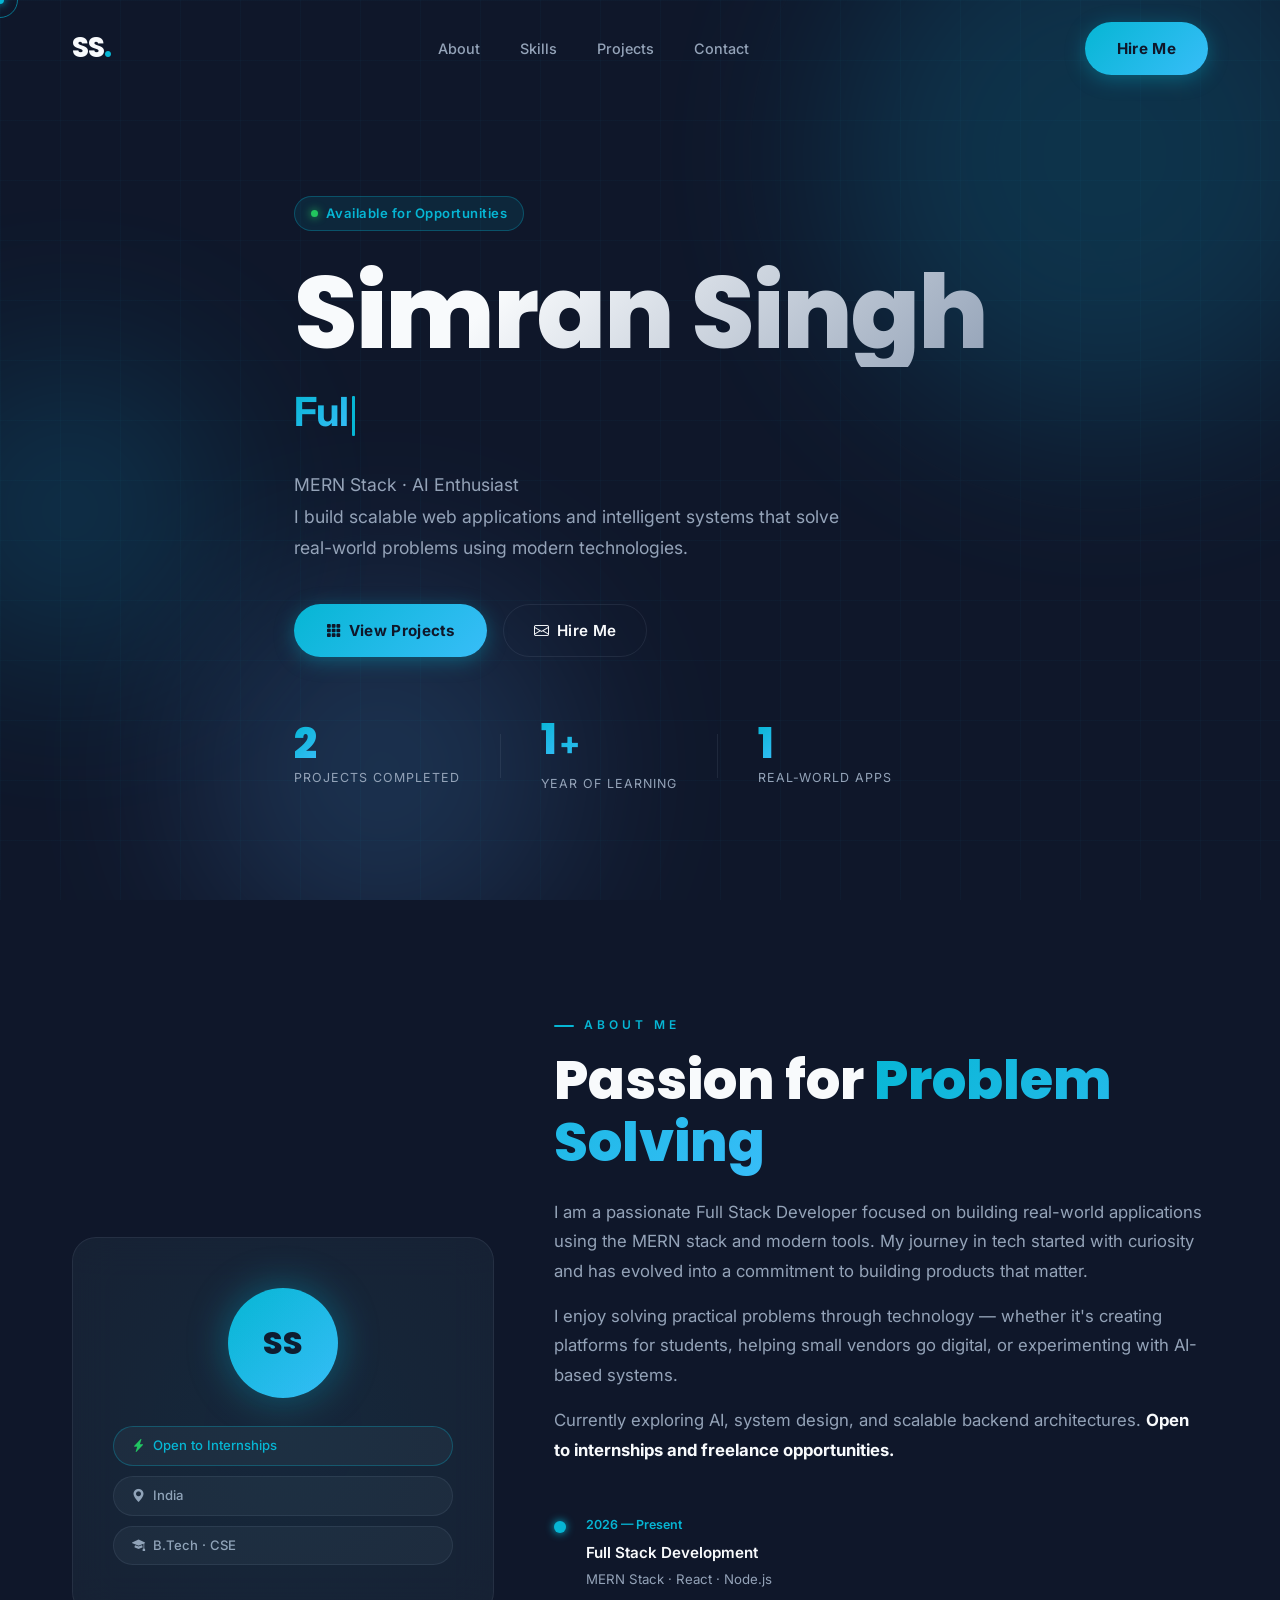
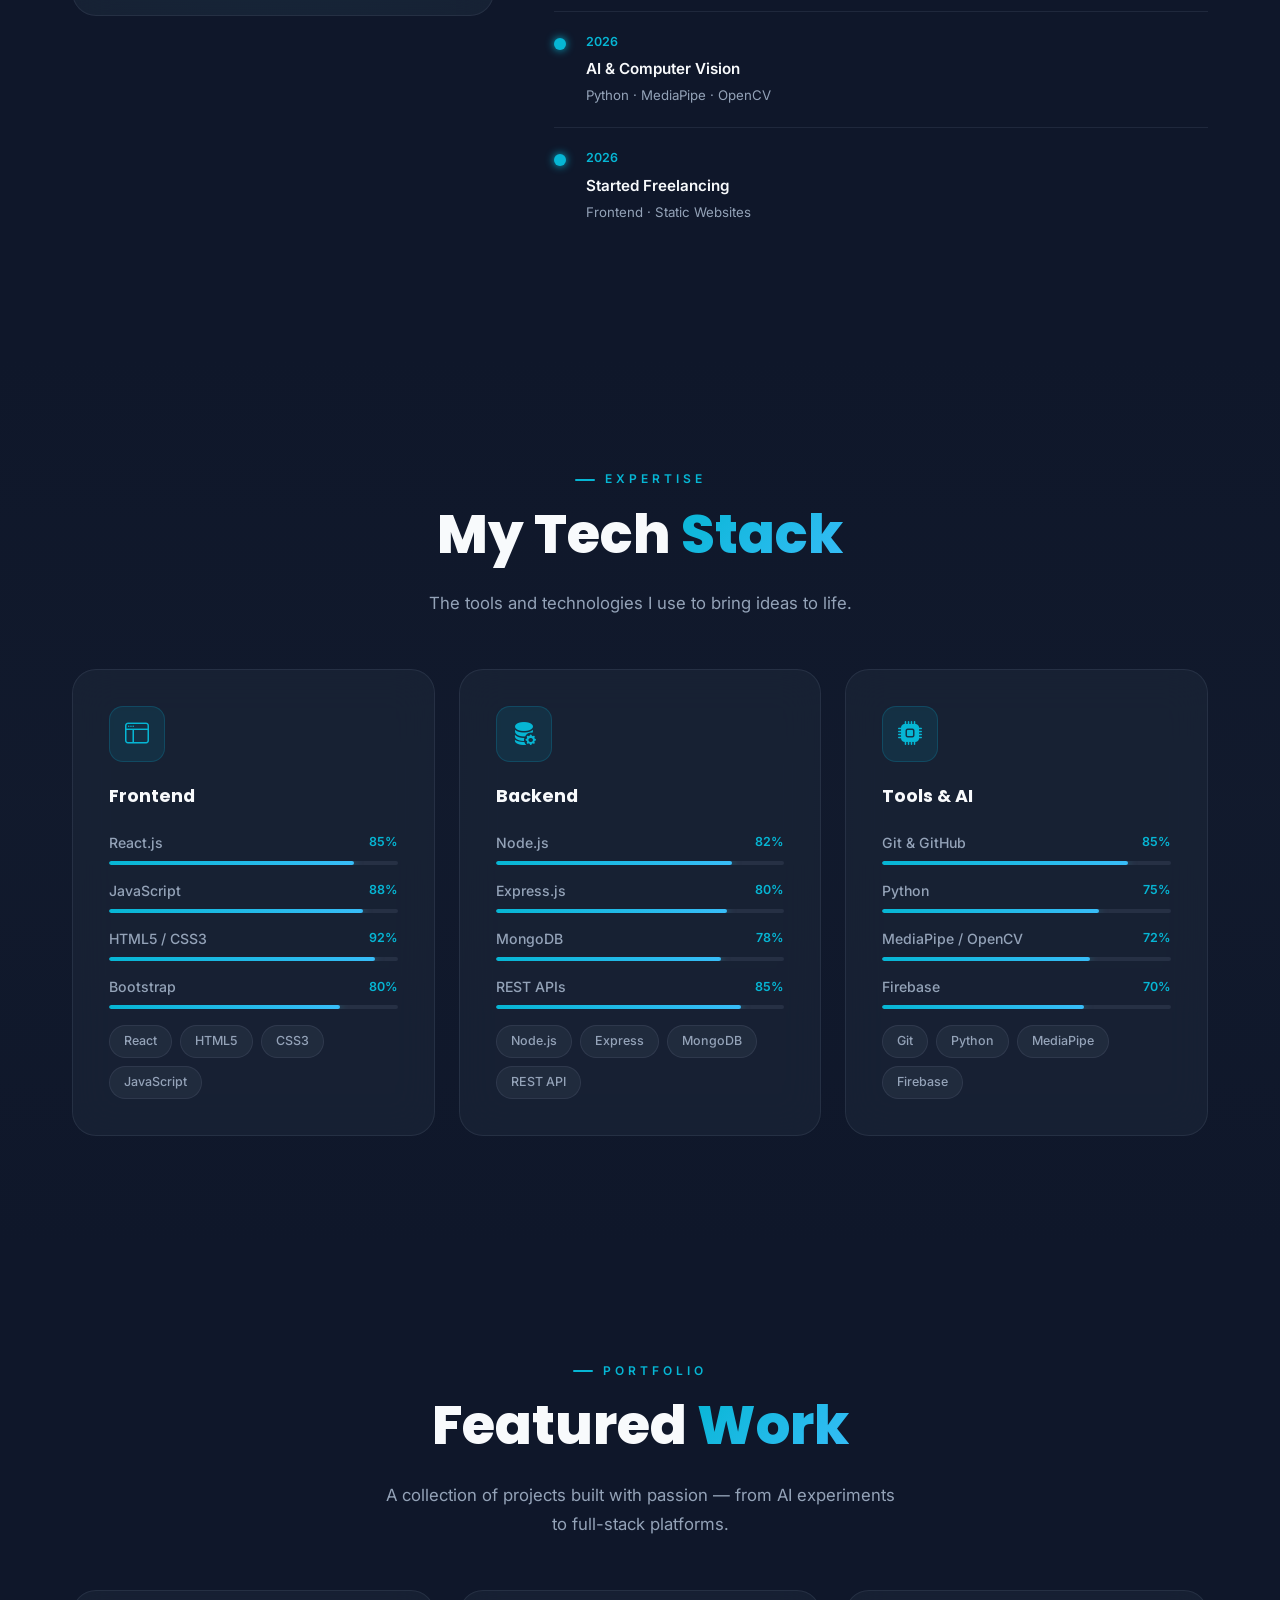
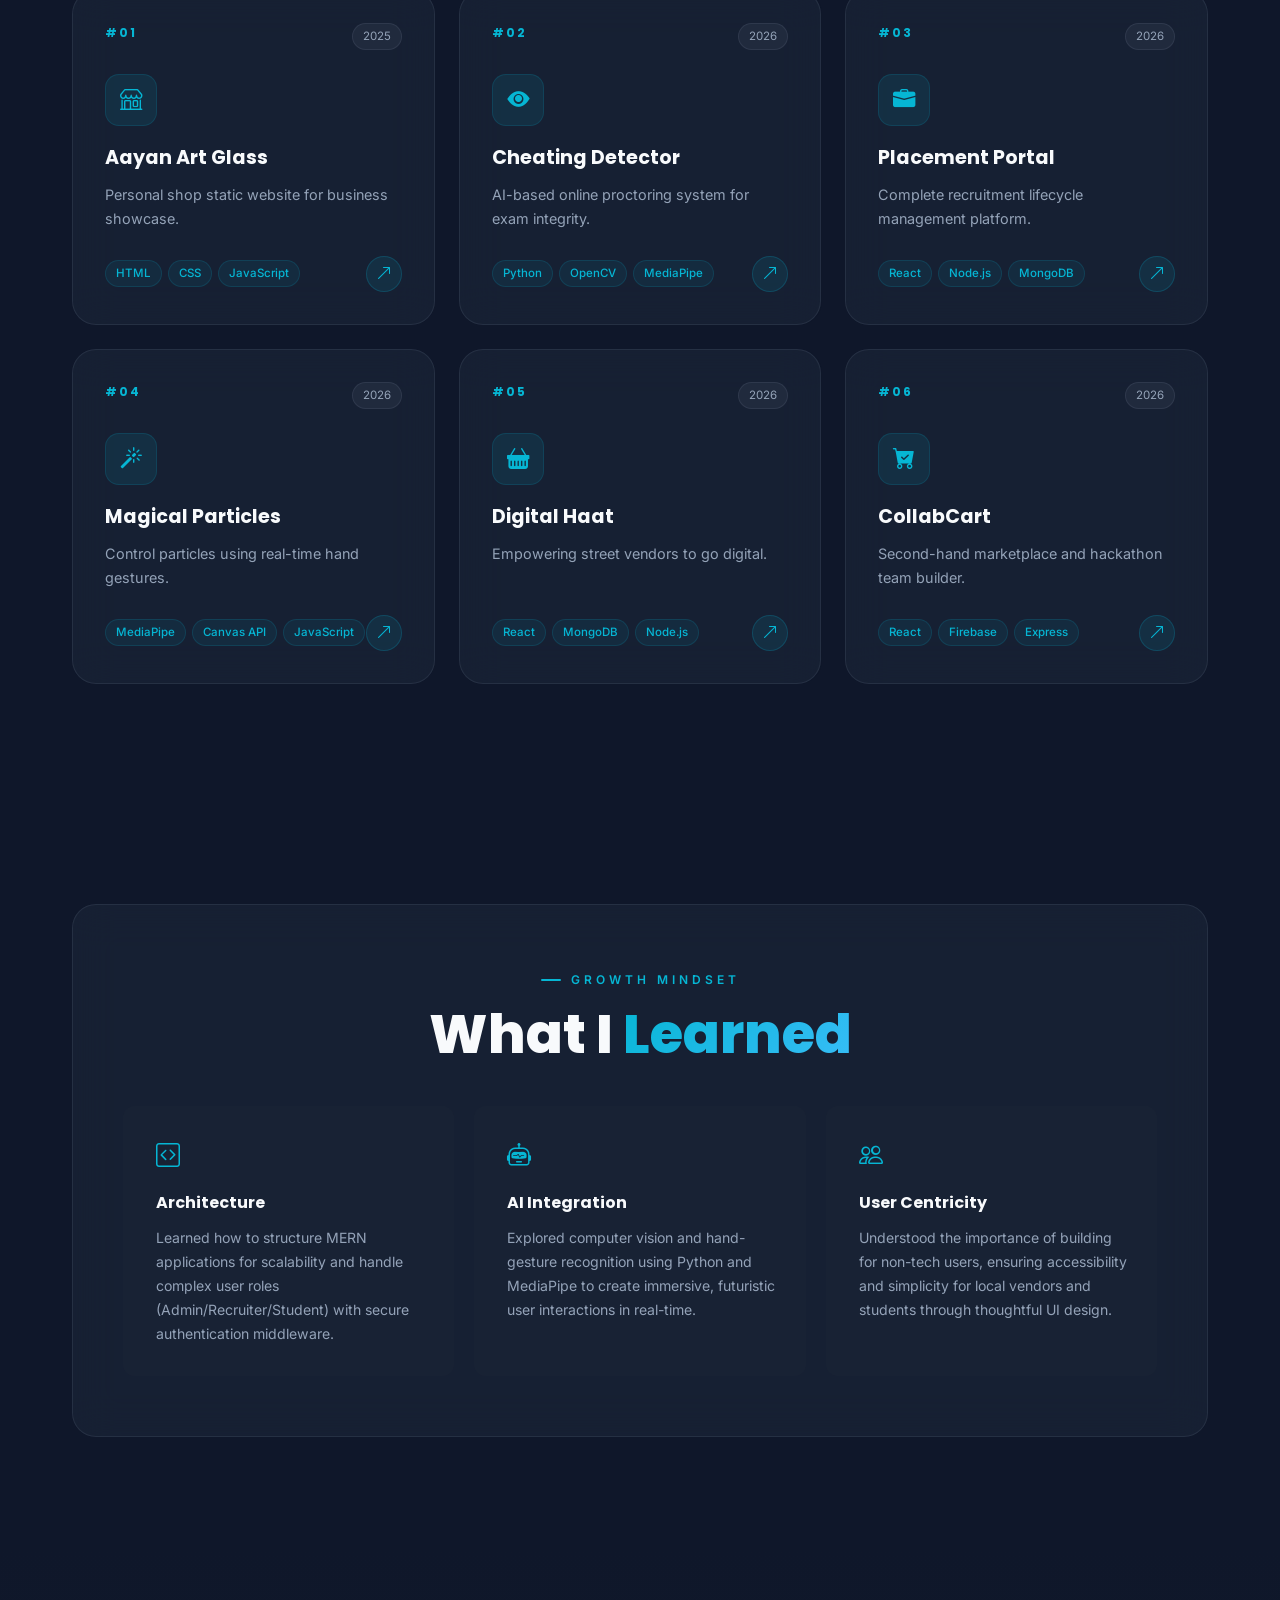
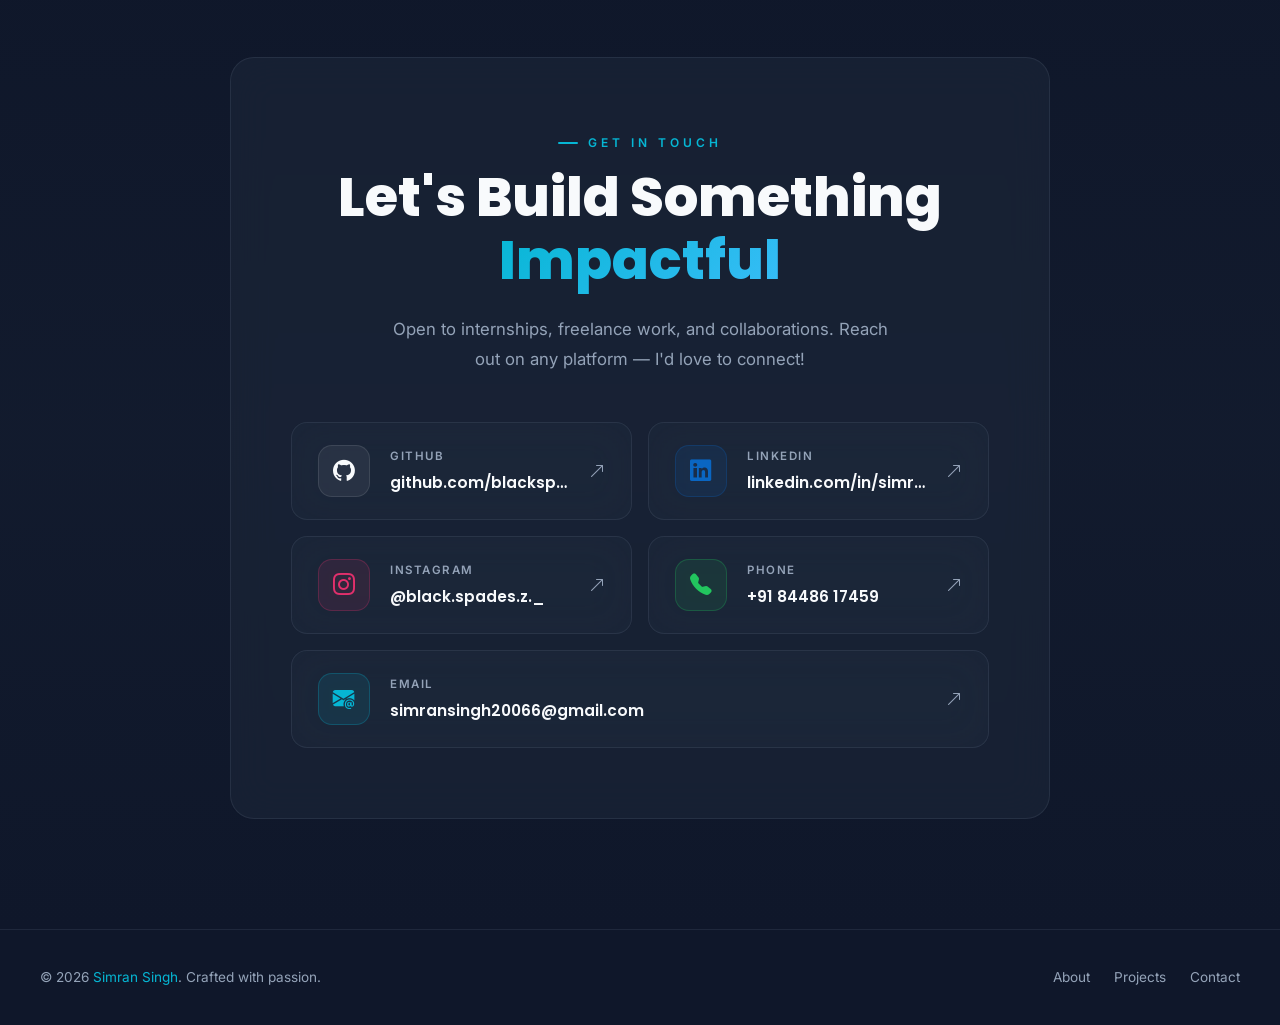
==== commit 44a10413: "updae" ====
--- a/index.html
+++ b/index.html
@@ -147,7 +147,7 @@
             <div class="timeline-item">
               <div class="timeline-dot"></div>
               <div>
-                <div class="timeline-year">2023 — Present</div>
+                <div class="timeline-year">2026 — Present</div>
                 <div class="timeline-title">Full Stack Development</div>
                 <div class="timeline-sub">MERN Stack · React · Node.js</div>
               </div>
@@ -155,7 +155,7 @@
             <div class="timeline-item">
               <div class="timeline-dot"></div>
               <div>
-                <div class="timeline-year">2024</div>
+                <div class="timeline-year">2026</div>
                 <div class="timeline-title">AI &amp; Computer Vision</div>
                 <div class="timeline-sub">Python · MediaPipe · OpenCV</div>
               </div>
@@ -163,7 +163,7 @@
             <div class="timeline-item">
               <div class="timeline-dot"></div>
               <div>
-                <div class="timeline-year">2023</div>
+                <div class="timeline-year">2026</div>
                 <div class="timeline-title">Started Freelancing</div>
                 <div class="timeline-sub">Frontend · Static Websites</div>
               </div>
@@ -327,57 +327,57 @@
         </div>
 
         <div class="contact-links-grid">
-          <a href="https://github.com/simransingh" target="_blank" class="contact-link-card glass-card reveal reveal-delay-1">
+          <a href="https://github.com/blackspadesz784" target="_blank" class="contact-link-card glass-card reveal reveal-delay-1">
             <div class="clc-icon" style="background:rgba(255,255,255,0.06);border-color:rgba(255,255,255,0.1);">
               <i class="bi bi-github"></i>
             </div>
             <div class="clc-body">
               <span class="clc-label">GitHub</span>
-              <span class="clc-value">github.com/simransingh</span>
+              <span class="clc-value">github.com/blackspadesz784</span>
             </div>
             <i class="bi bi-arrow-up-right clc-arrow"></i>
           </a>
 
-          <a href="https://linkedin.com/in/simransingh" target="_blank" class="contact-link-card glass-card reveal reveal-delay-2">
+          <a href="https://in.linkedin.com/in/simran-singh-87a687380" target="_blank" class="contact-link-card glass-card reveal reveal-delay-2">
             <div class="clc-icon" style="background:rgba(10,102,194,0.12);border-color:rgba(10,102,194,0.25);">
               <i class="bi bi-linkedin" style="color:#0A66C2;"></i>
             </div>
             <div class="clc-body">
               <span class="clc-label">LinkedIn</span>
-              <span class="clc-value">linkedin.com/in/simransingh</span>
+              <span class="clc-value">linkedin.com/in/simran-singh-87a687380</span>
             </div>
             <i class="bi bi-arrow-up-right clc-arrow"></i>
           </a>
 
-          <a href="https://instagram.com/simransingh" target="_blank" class="contact-link-card glass-card reveal reveal-delay-3">
+          <a href="https://www.instagram.com/black.spades.z._?igsh=MXIzNnR6eXRrZ25keA==" target="_blank" class="contact-link-card glass-card reveal reveal-delay-3">
             <div class="clc-icon" style="background:rgba(225,48,108,0.1);border-color:rgba(225,48,108,0.25);">
               <i class="bi bi-instagram" style="color:#E1306C;"></i>
             </div>
             <div class="clc-body">
               <span class="clc-label">Instagram</span>
-              <span class="clc-value">@simransingh</span>
+              <span class="clc-value">@black.spades.z._</span>
             </div>
             <i class="bi bi-arrow-up-right clc-arrow"></i>
           </a>
 
-          <a href="tel:+91XXXXXXXXXX" class="contact-link-card glass-card reveal reveal-delay-1">
+          <a href="tel:+918448617459" class="contact-link-card glass-card reveal reveal-delay-1">
             <div class="clc-icon" style="background:rgba(34,197,94,0.1);border-color:rgba(34,197,94,0.25);">
               <i class="bi bi-telephone-fill" style="color:#22C55E;"></i>
             </div>
             <div class="clc-body">
               <span class="clc-label">Phone</span>
-              <span class="clc-value">+91 XXXXX XXXXX</span>
+              <span class="clc-value">+91 84486 17459</span>
             </div>
             <i class="bi bi-arrow-up-right clc-arrow"></i>
           </a>
 
-          <a href="mailto:simransingh@gmail.com" class="contact-link-card glass-card reveal reveal-delay-2" style="grid-column: span 2;">
+          <a href="mailto:simransingh20066@gmail.com" class="contact-link-card glass-card reveal reveal-delay-2" style="grid-column: span 2;">
             <div class="clc-icon" style="background:rgba(6,182,212,0.1);border-color:rgba(6,182,212,0.25);">
               <i class="bi bi-envelope-at-fill" style="color:#06B6D4;"></i>
             </div>
             <div class="clc-body">
               <span class="clc-label">Email</span>
-              <span class="clc-value">simransingh@gmail.com</span>
+              <span class="clc-value">simransingh20066@gmail.com</span>
             </div>
             <i class="bi bi-arrow-up-right clc-arrow"></i>
           </a>
@@ -389,7 +389,7 @@
   <!-- FOOTER -->
   <footer>
     <div class="footer-inner">
-      <p class="footer-text">&copy; 2024 <span>Simran Singh</span>. Crafted with passion.</p>
+      <p class="footer-text">&copy; 2026 <span>Simran Singh</span>. Crafted with passion.</p>
       <div class="footer-links">
         <a href="#about">About</a>
         <a href="#projects">Projects</a>
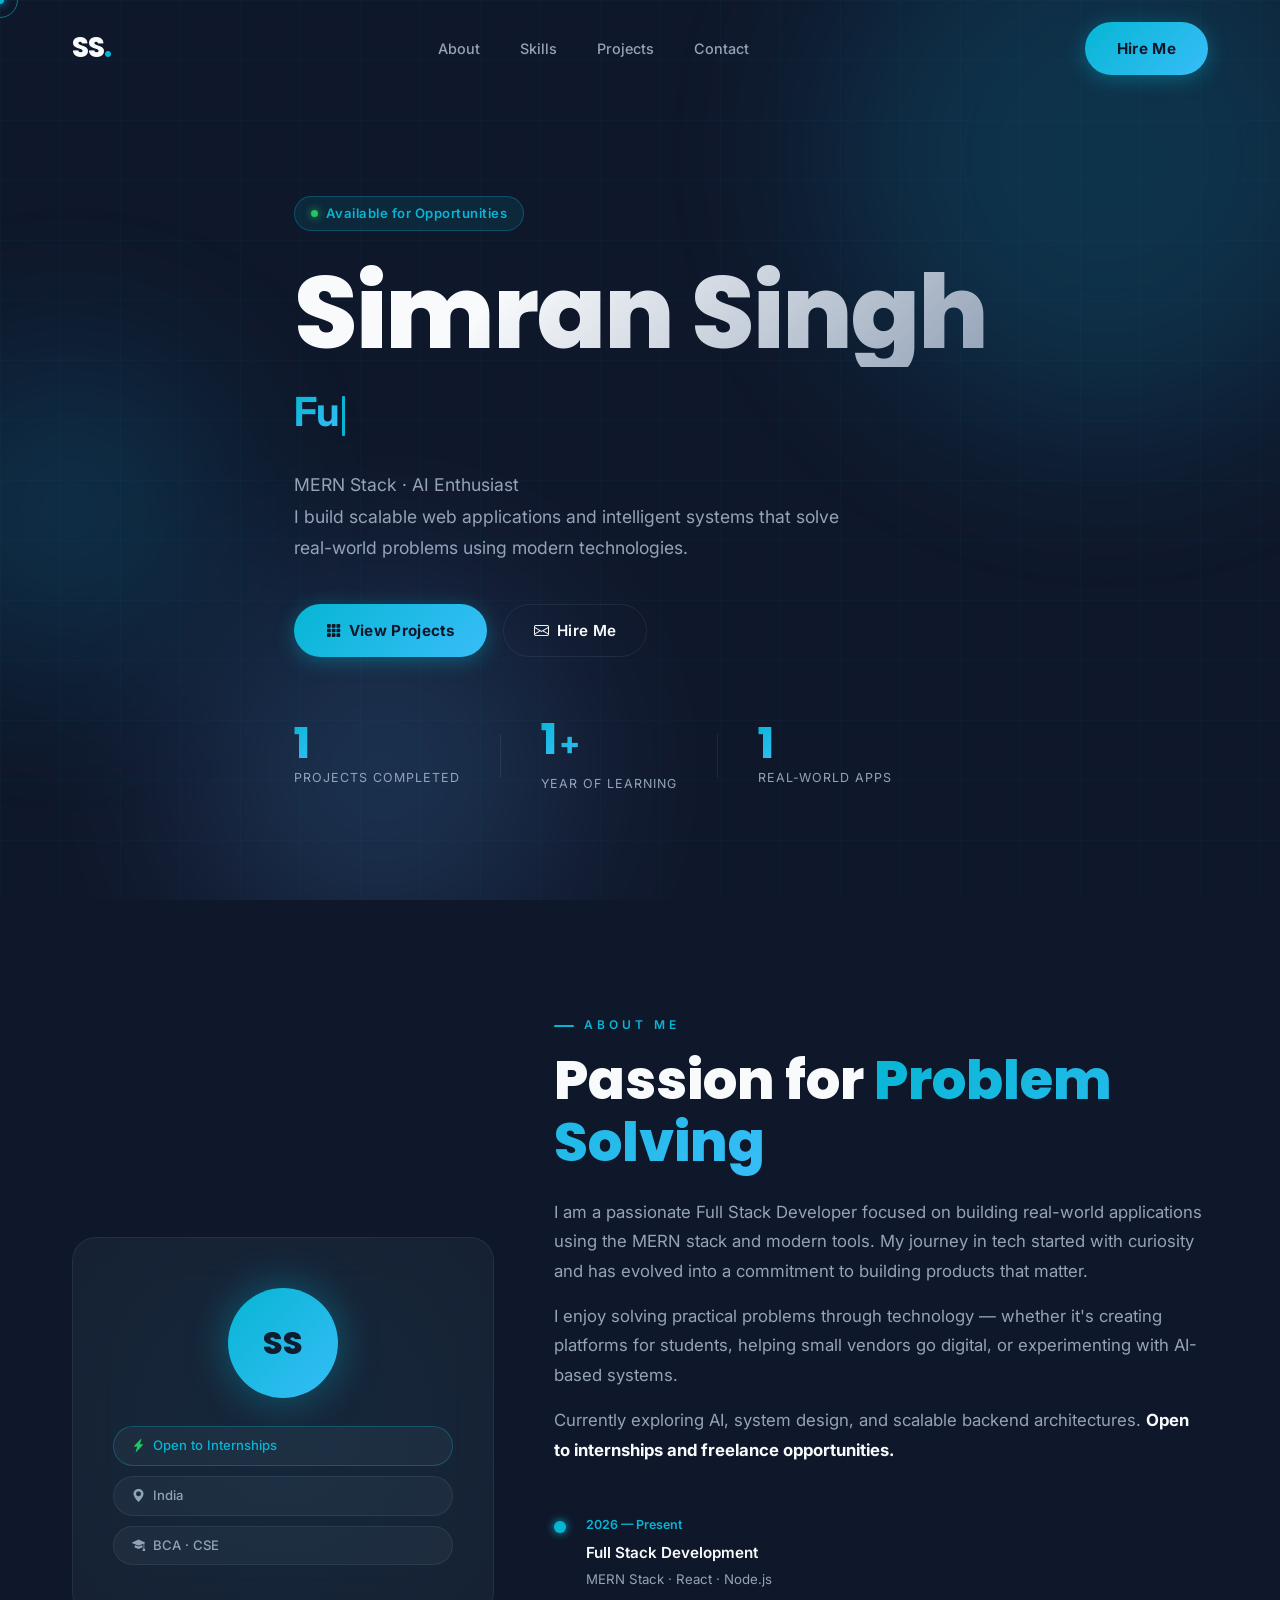
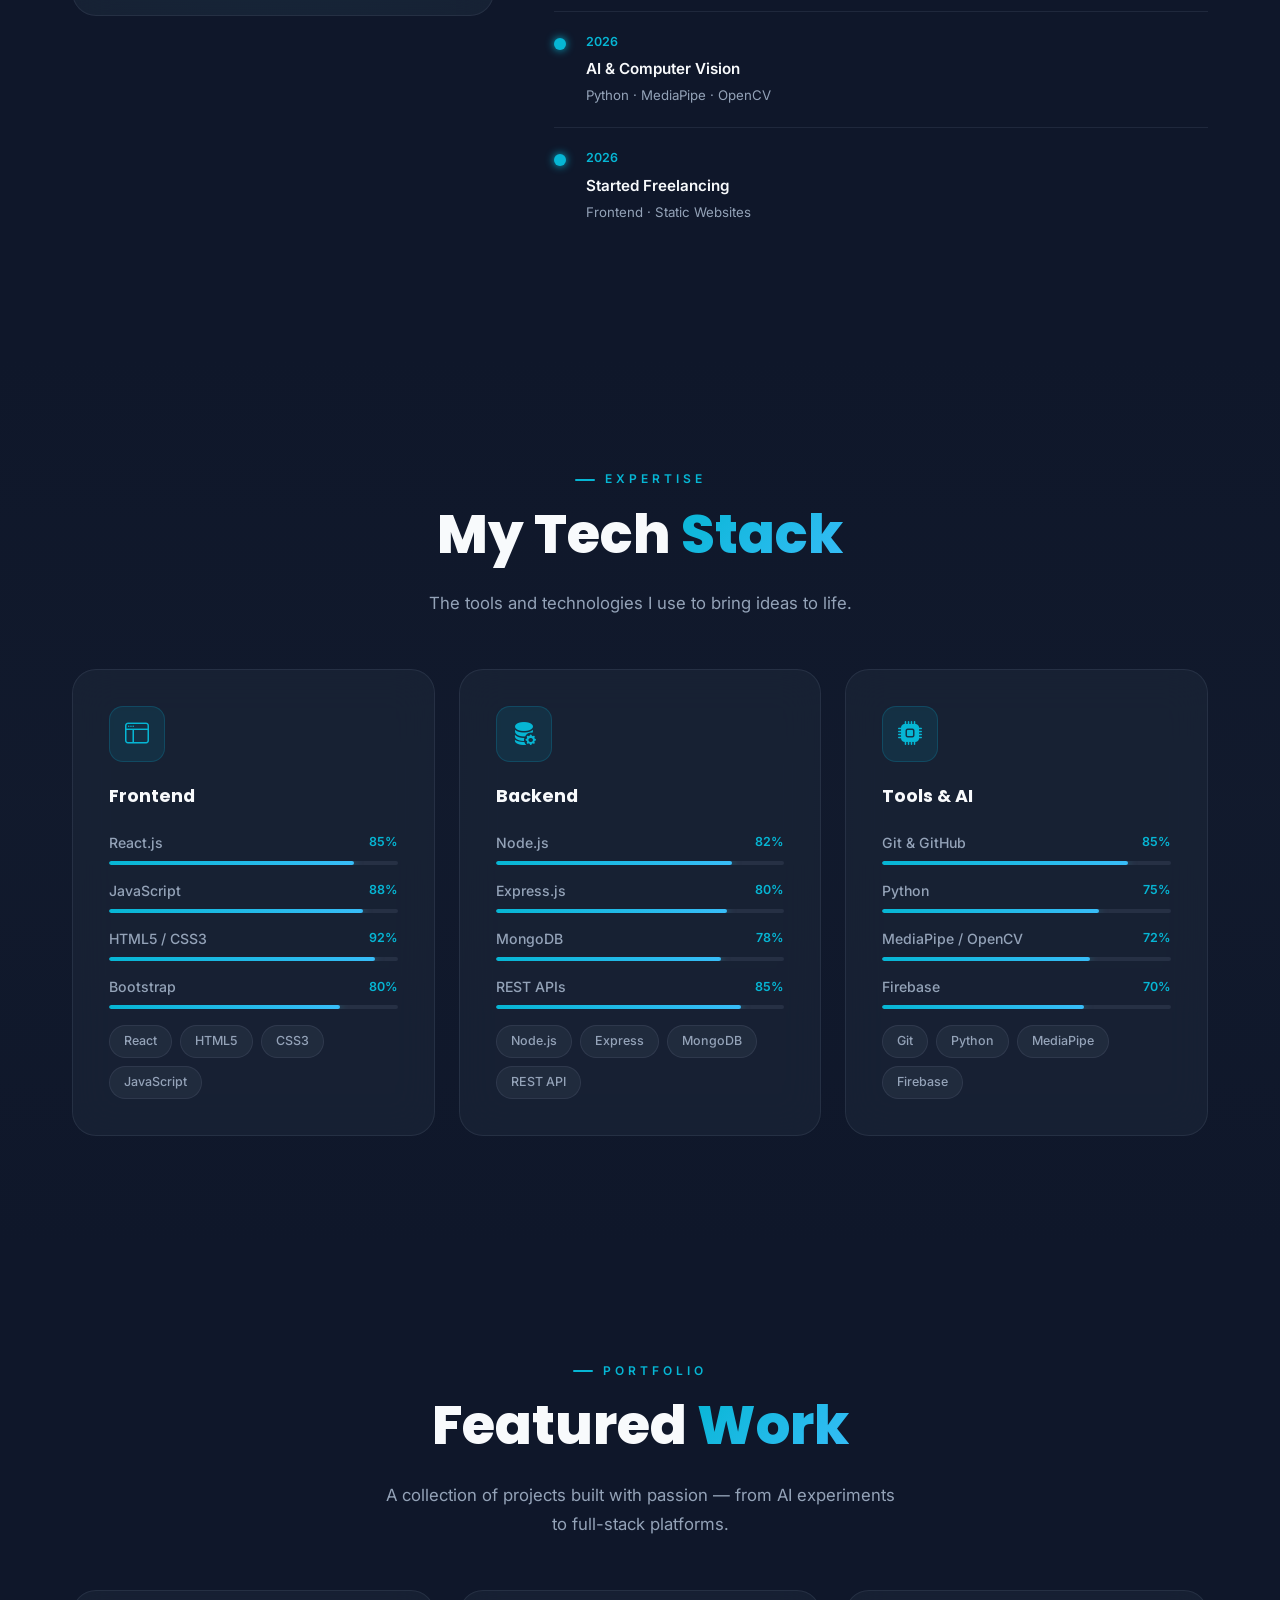
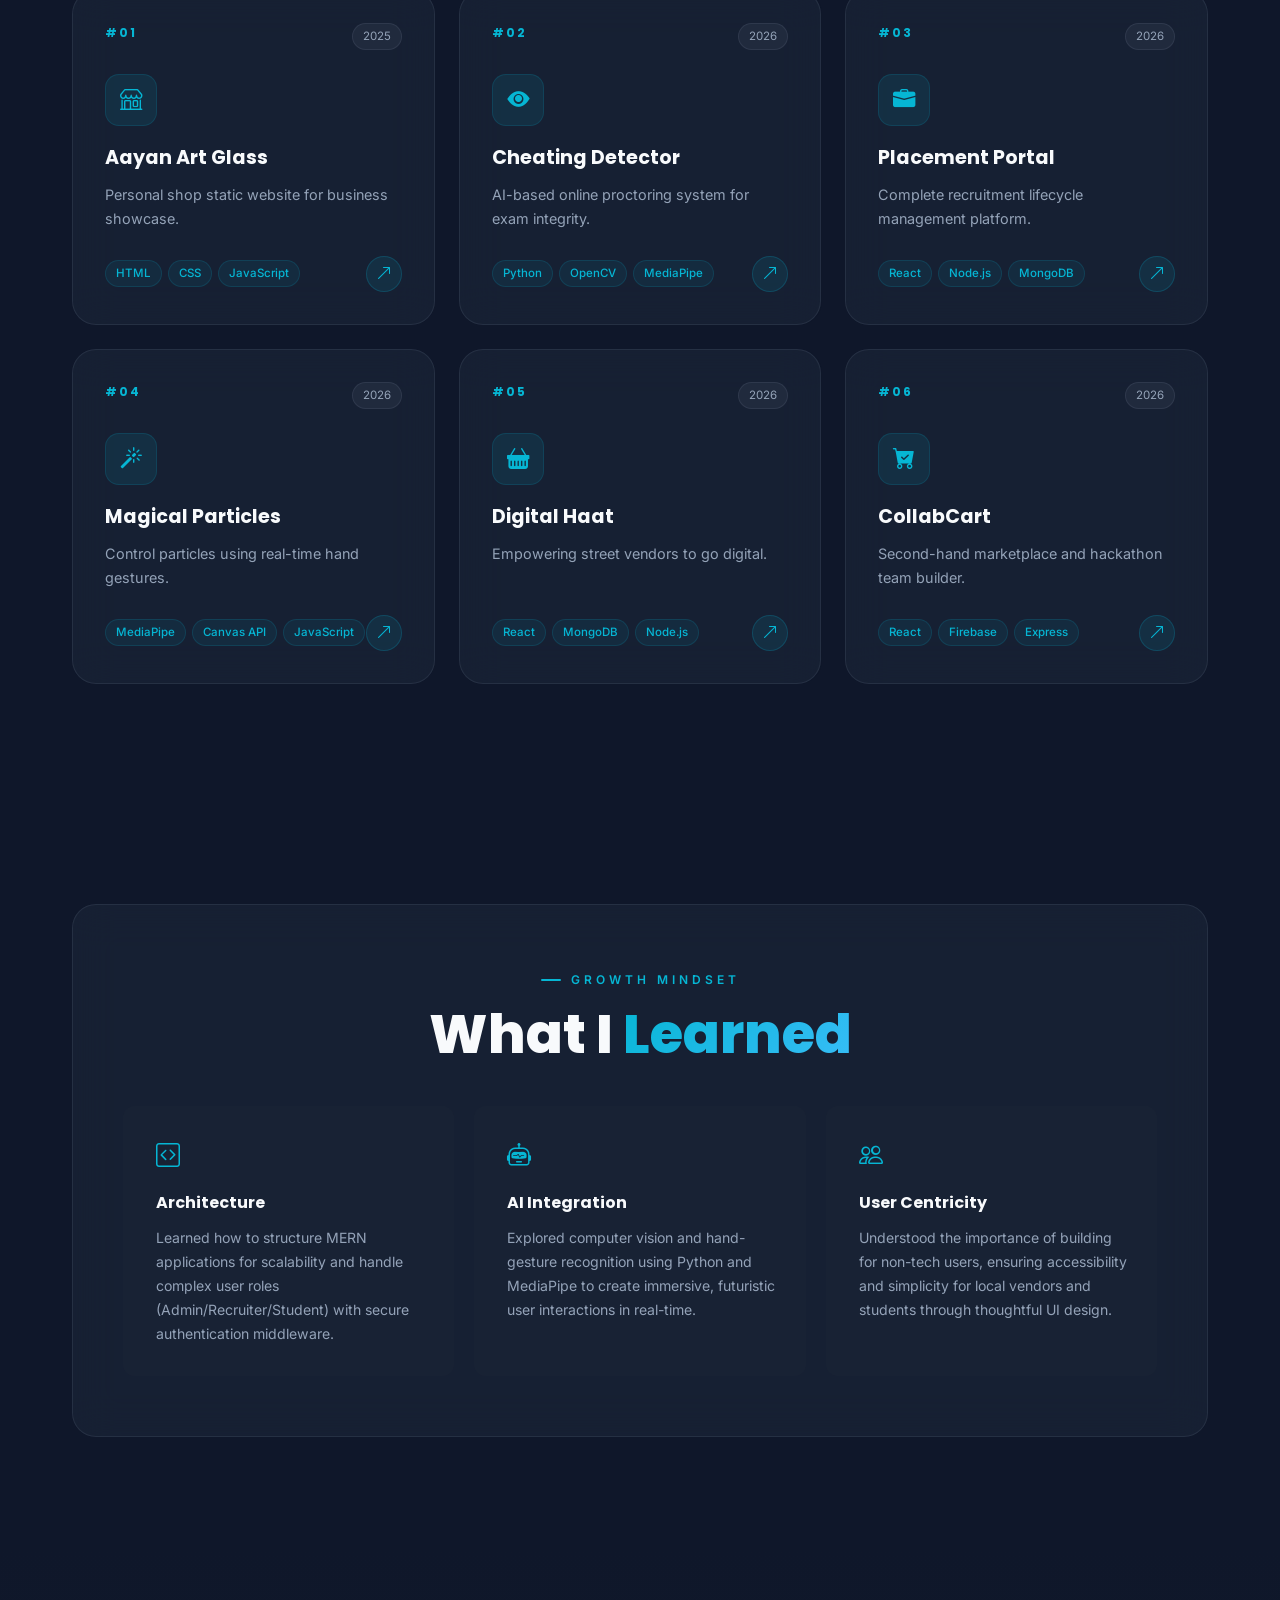
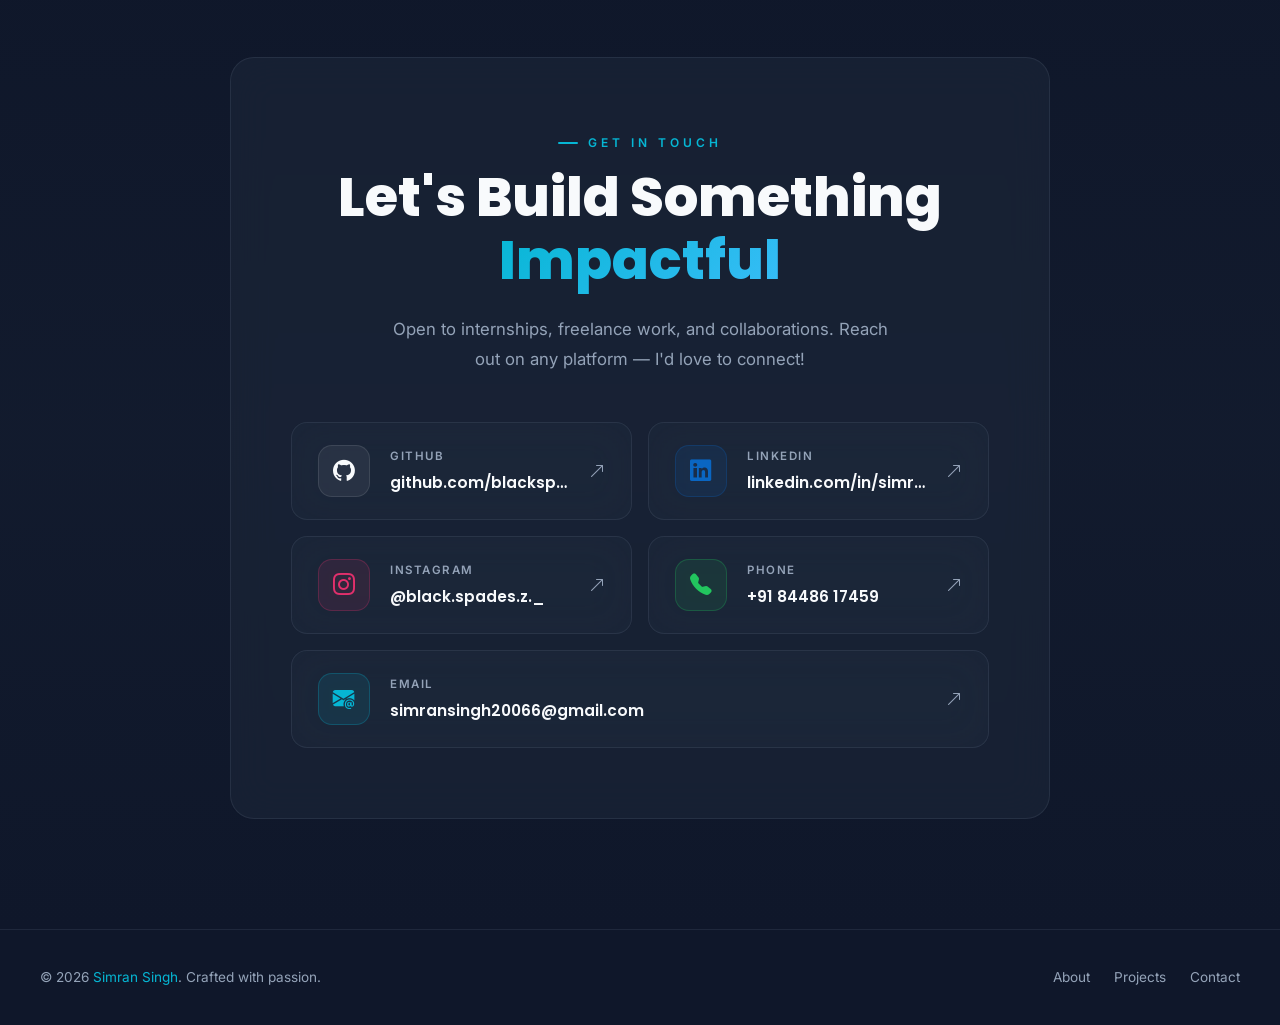
==== commit 316f0743: "upadte" ====
--- a/index.html
+++ b/index.html
@@ -5,7 +5,7 @@
   <meta name="viewport" content="width=device-width, initial-scale=1.0" />
   <title>Simran Singh — Full Stack Developer</title>
   <meta name="description" content="Simran Singh — Full Stack Developer specializing in MERN Stack, AI, and scalable web applications. Open to internships and freelance opportunities." />
-  <link rel="icon" type="image/svg+xml" href="/favicon.svg" />
+  <link rel="icon" type="image/svg+xml" href="./favicon.svg" />
   <link rel="preconnect" href="https://fonts.googleapis.com" />
   <link rel="preconnect" href="https://fonts.gstatic.com" crossorigin />
   <link href="https://fonts.googleapis.com/css2?family=Inter:wght@400;500;600&family=Poppins:wght@700;800&display=swap" rel="stylesheet" />
@@ -124,7 +124,7 @@
                 <i class="bi bi-geo-alt-fill"></i> India
               </div>
               <div class="tag">
-                <i class="bi bi-mortarboard-fill"></i> B.Tech · CSE
+                <i class="bi bi-mortarboard-fill"></i> BCA · CSE
               </div>
             </div>
           </div>
--- a/style.css
+++ b/style.css
@@ -1287,6 +1287,28 @@
   color: rgba(148, 163, 184, 0.4);
   text-align: center;
 }
+
+/* Project main image */
+.project-main-image-wrap {
+  border-radius: var(--radius-lg);
+  overflow: hidden;
+  border: 1px solid var(--border);
+  margin-bottom: 50px;
+  background: var(--bg-elevated);
+  box-shadow: 0 20px 50px rgba(0, 0, 0, 0.3);
+}
+
+.project-main-image {
+  width: 100%;
+  height: auto;
+  display: block;
+  transition: transform 0.8s cubic-bezier(0.16, 1, 0.3, 1);
+}
+
+.project-main-image-wrap:hover .project-main-image {
+  transform: scale(1.02);
+}
+
 
 /* Project meta */
 .meta-card { padding: 30px; }
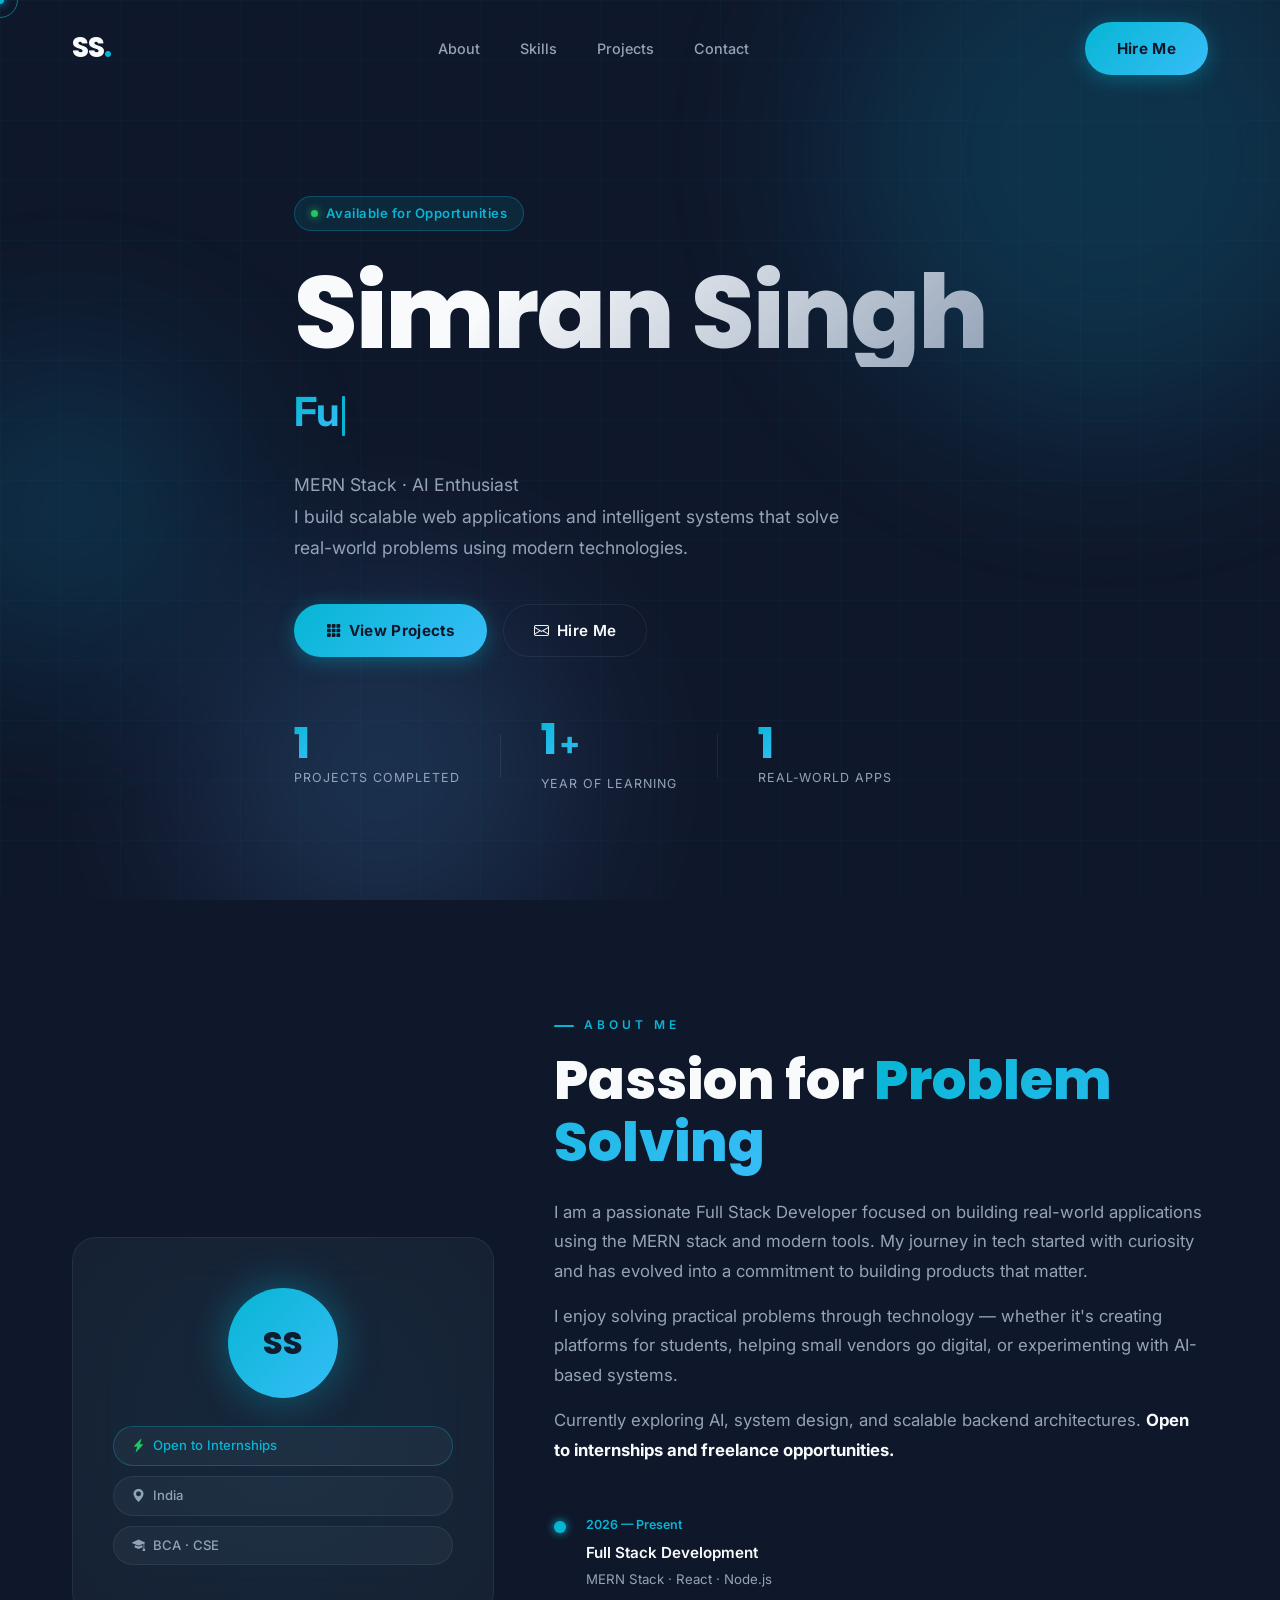
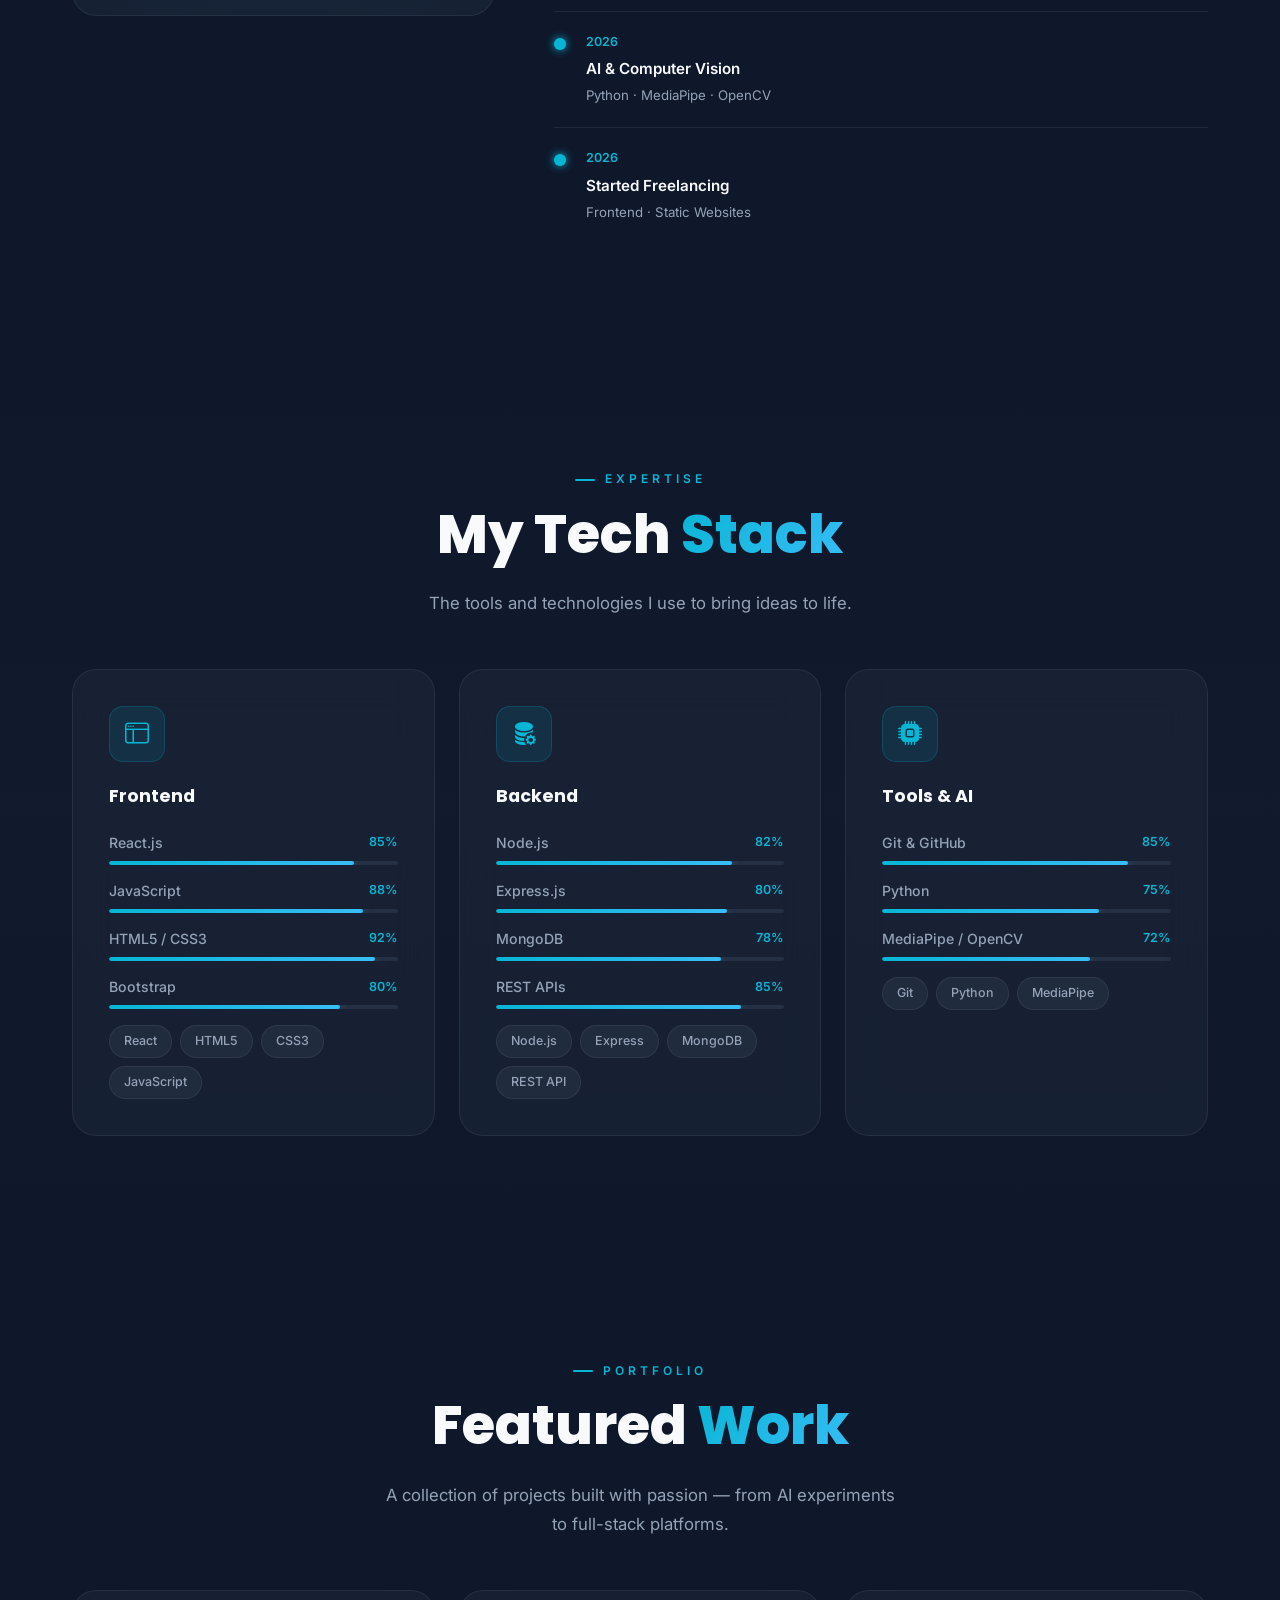
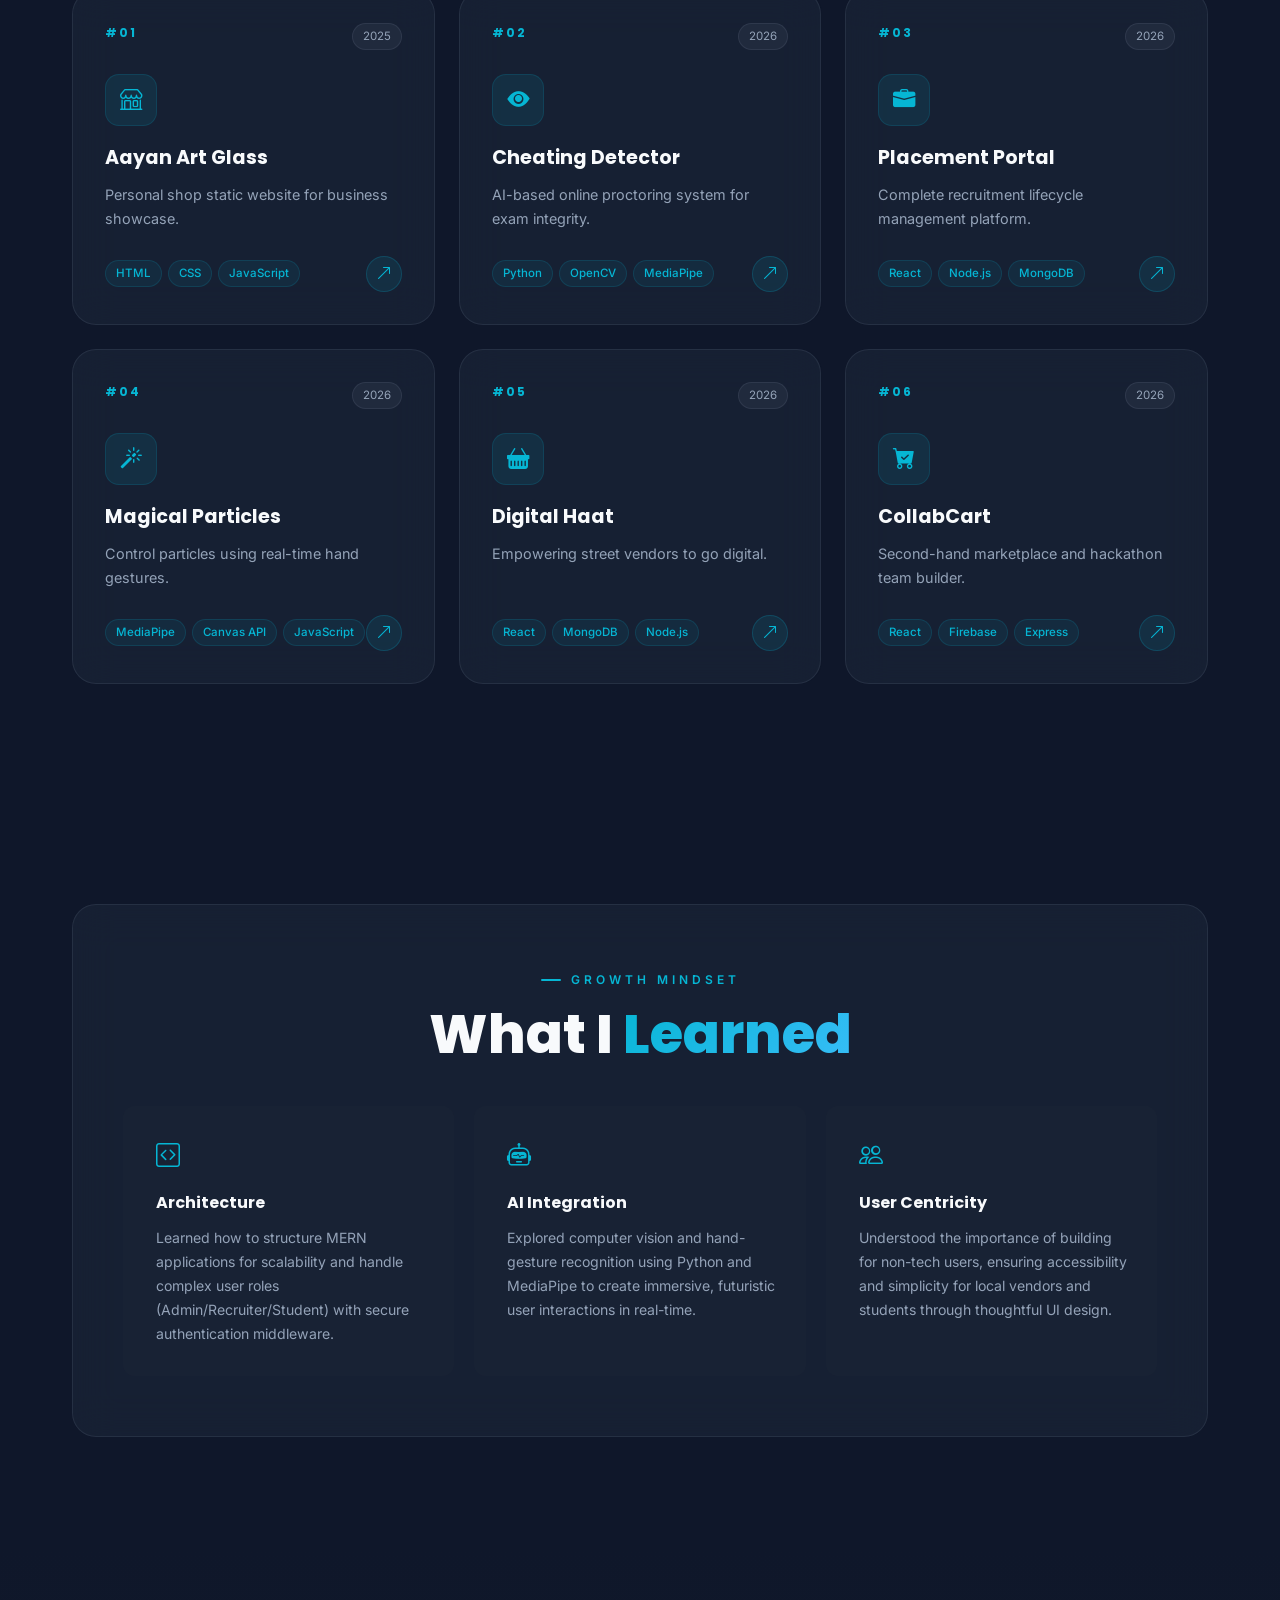
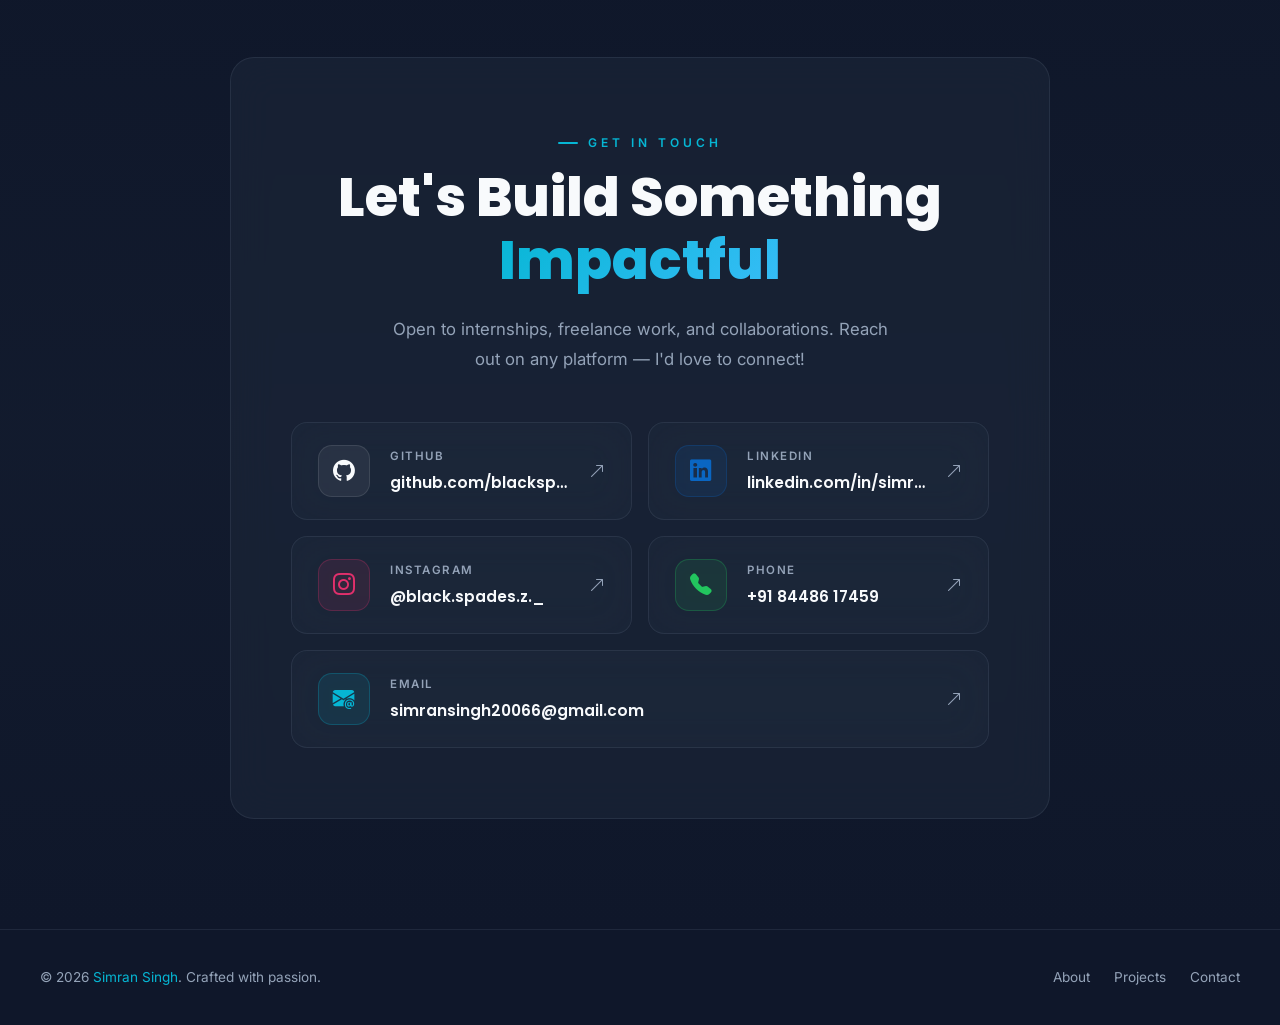
==== commit 4340303f: "update" ====
--- a/index.html
+++ b/index.html
@@ -255,16 +255,11 @@
               <div class="skill-name-row"><span class="skill-name">MediaPipe / OpenCV</span><span class="skill-pct">72%</span></div>
               <div class="progress-bar"><div class="progress-fill" data-pct="72"></div></div>
             </li>
-            <li>
-              <div class="skill-name-row"><span class="skill-name">Firebase</span><span class="skill-pct">70%</span></div>
-              <div class="progress-bar"><div class="progress-fill" data-pct="70"></div></div>
-            </li>
           </ul>
           <div class="tech-tags-row">
             <span class="tech-tag">Git</span>
             <span class="tech-tag">Python</span>
             <span class="tech-tag">MediaPipe</span>
-            <span class="tech-tag">Firebase</span>
           </div>
         </div>
       </div>
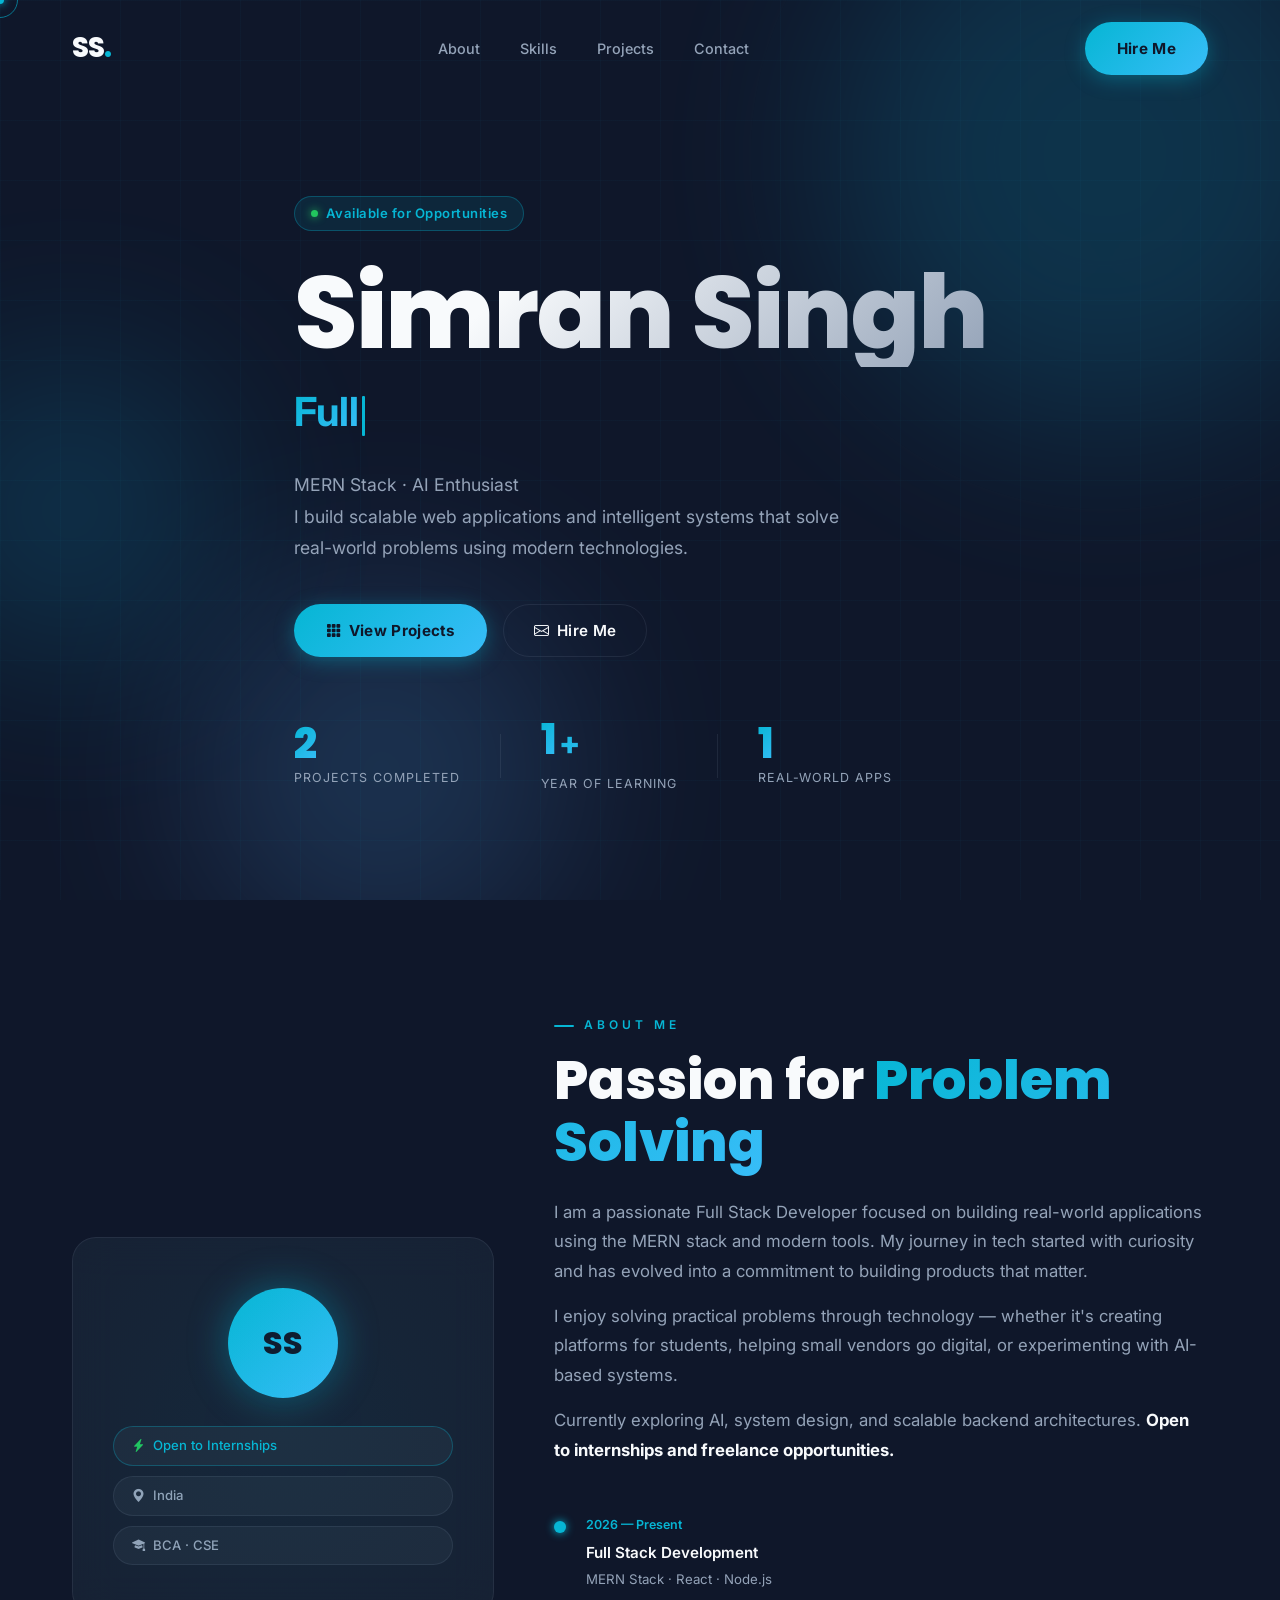
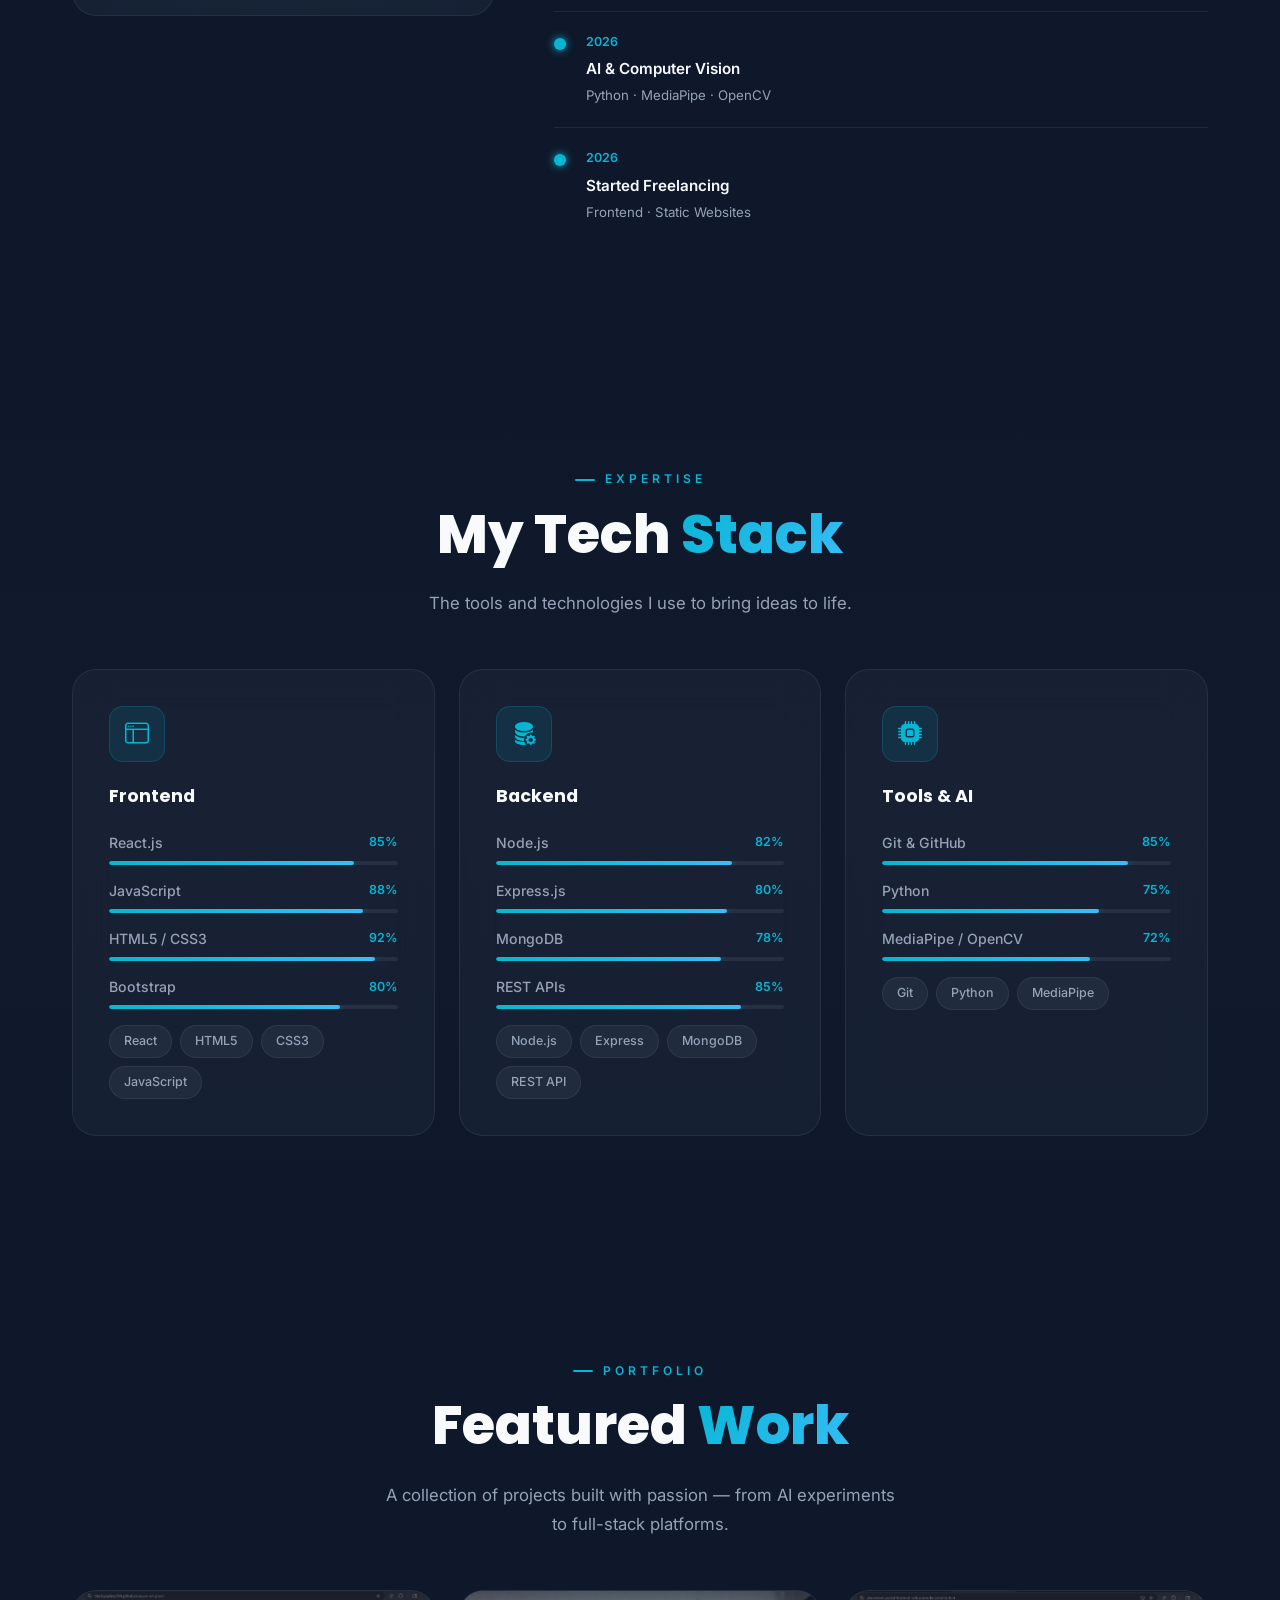
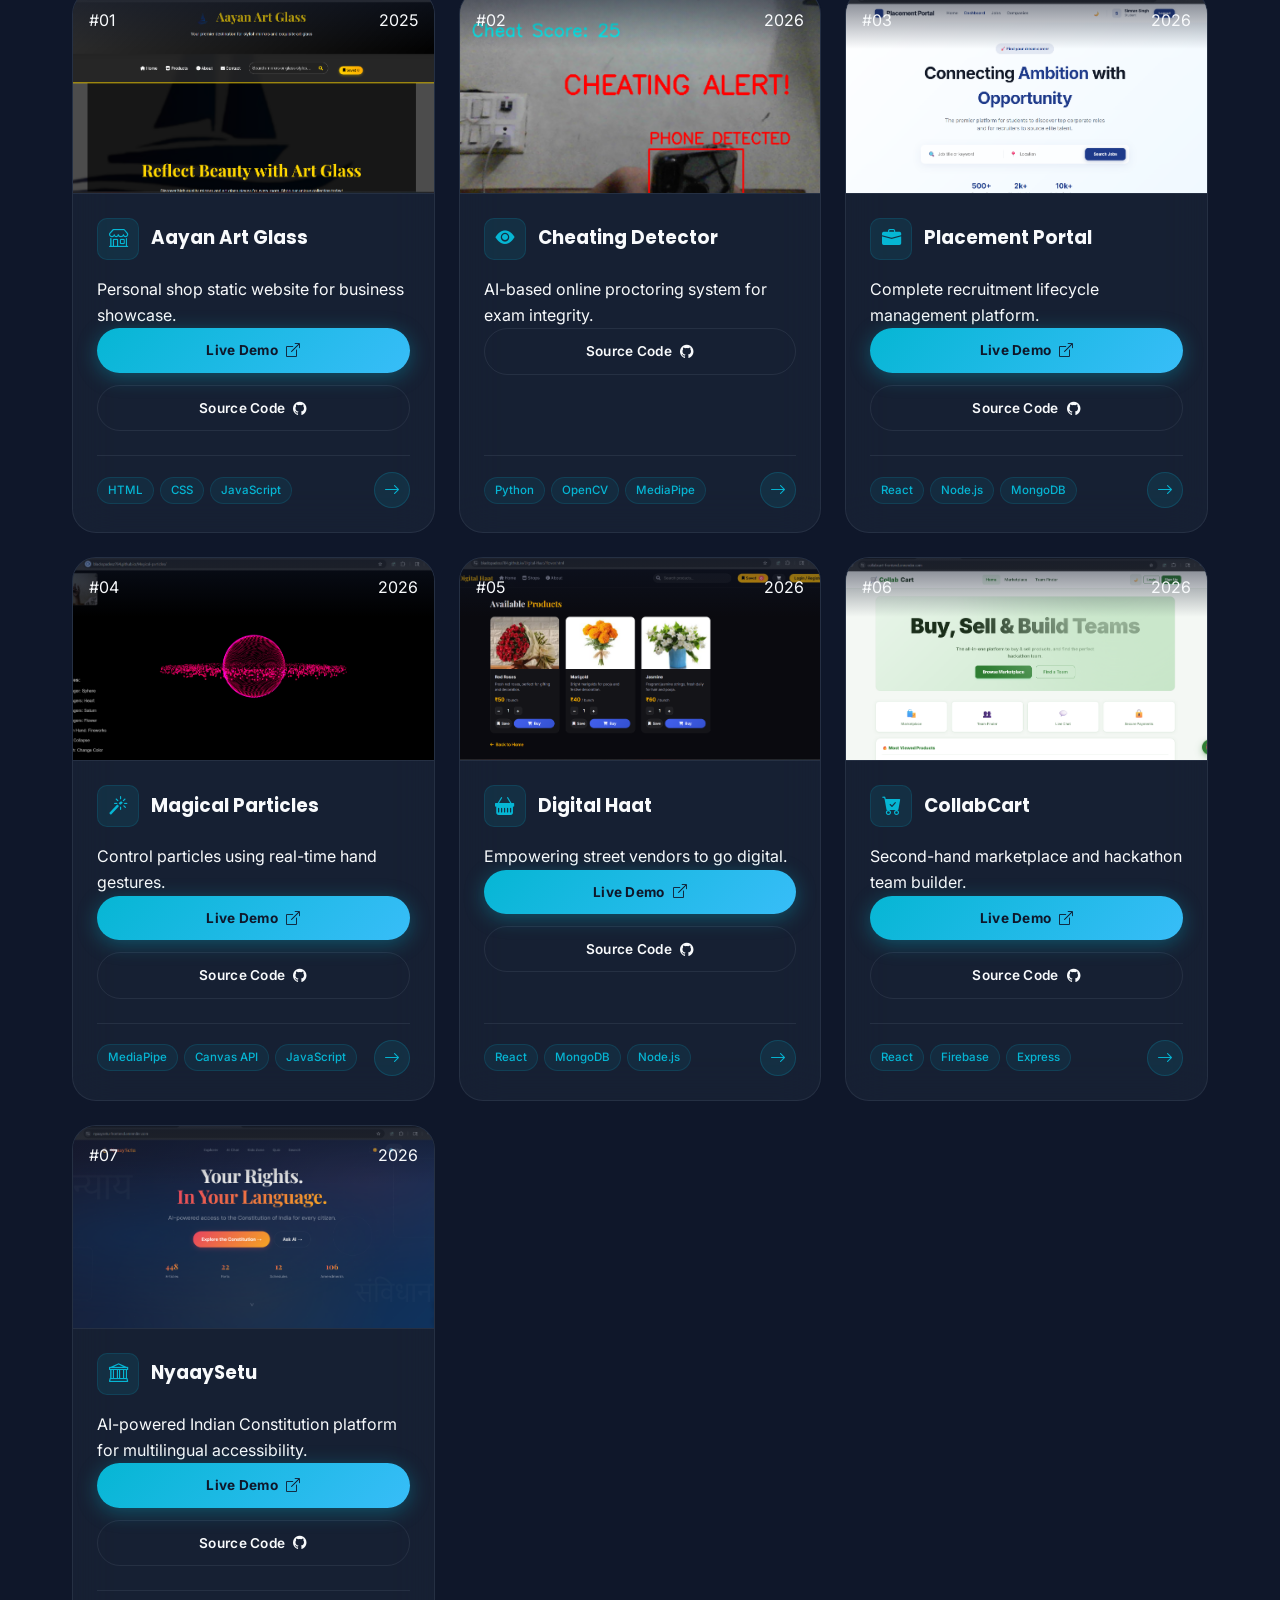
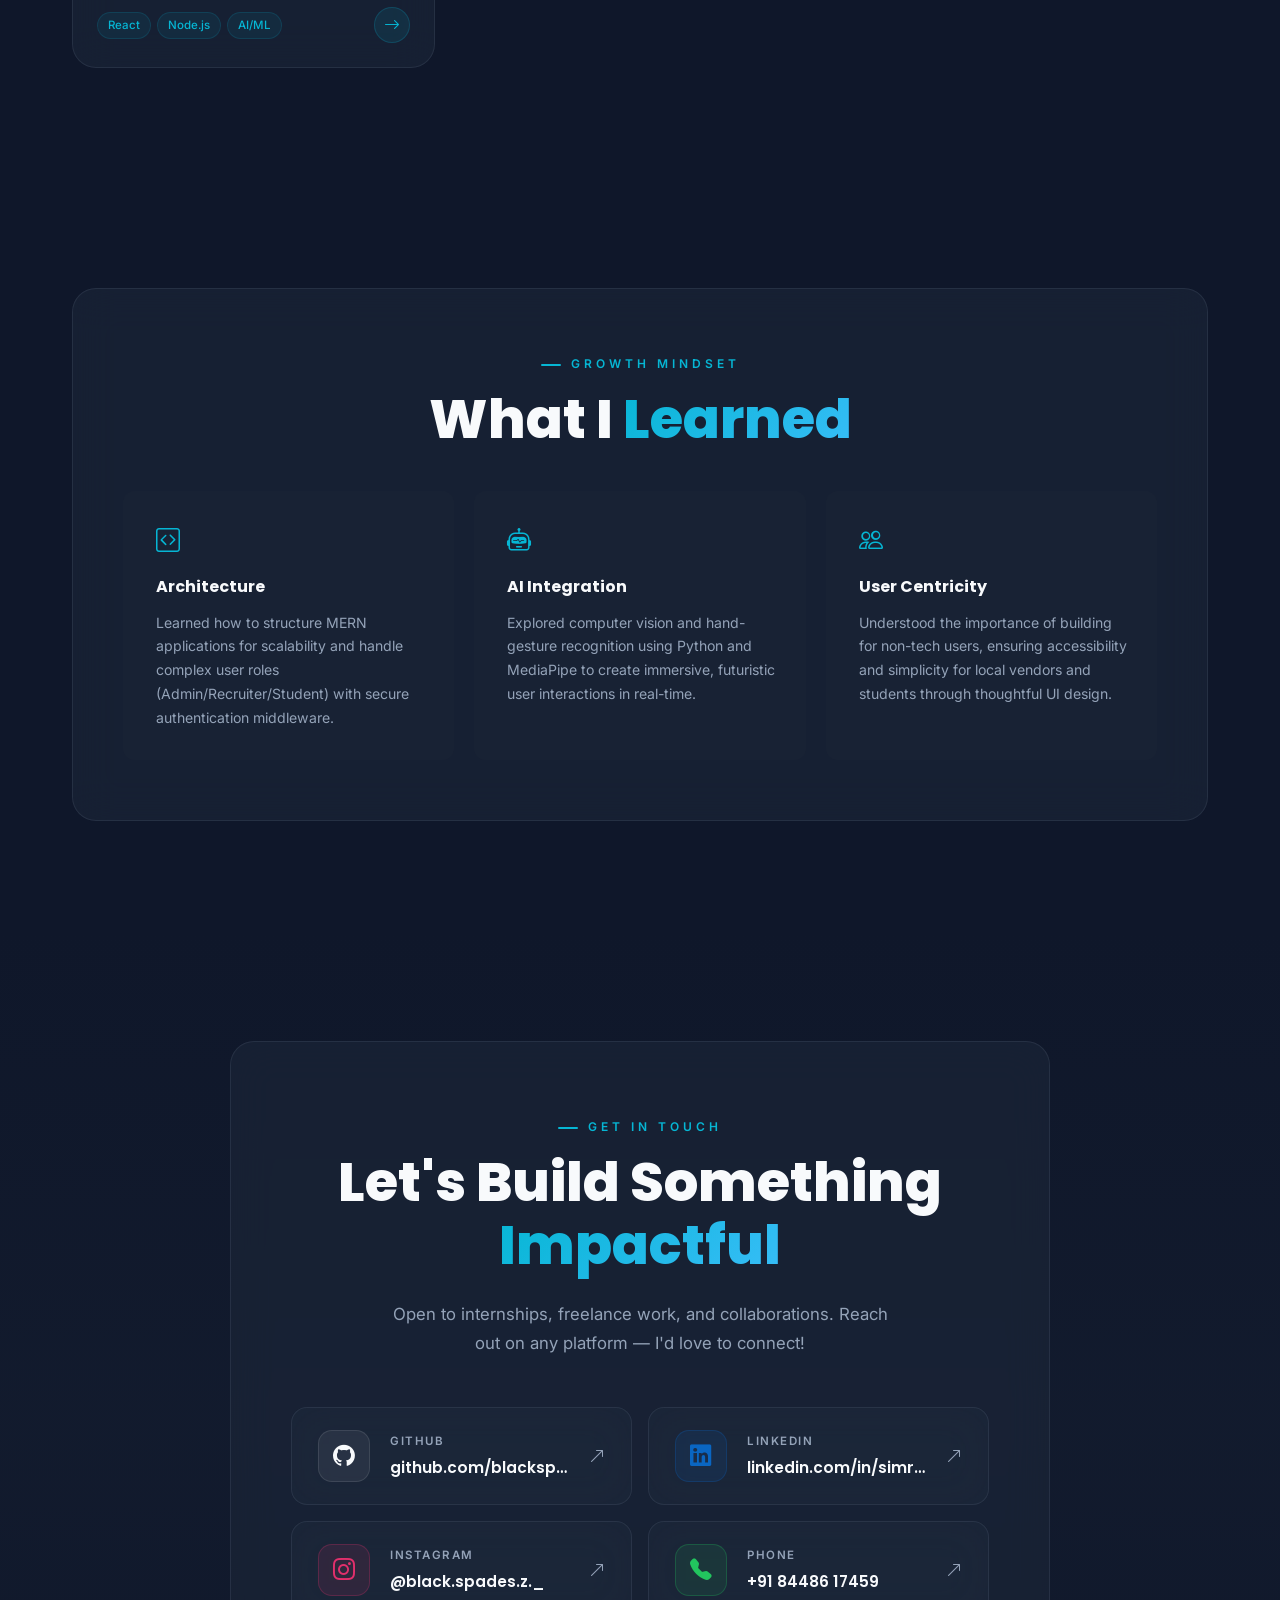
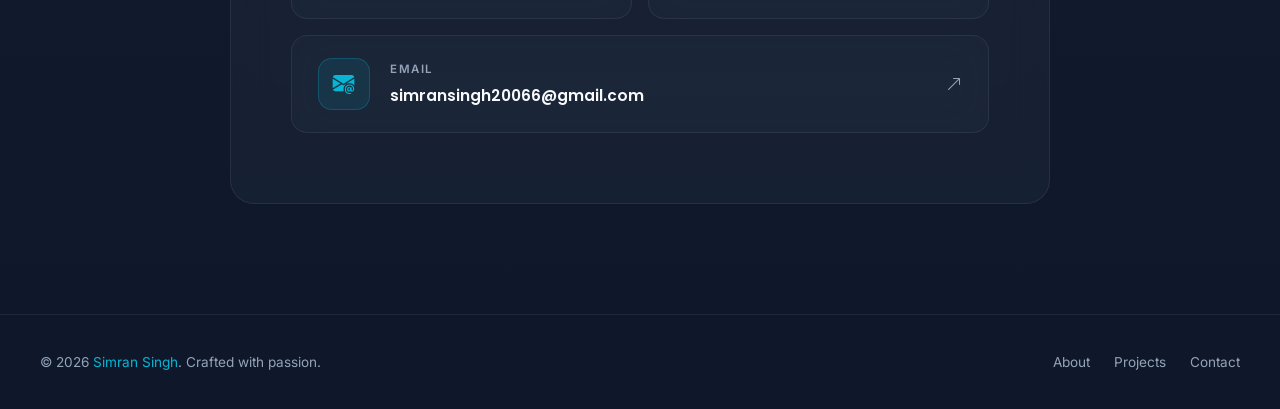
==== commit 9dfb9742: "done" ====
--- a/index.html
+++ b/index.html
@@ -86,7 +86,7 @@
         <div class="hero-stats">
           <div class="stat-item">
             <div style="display:flex;align-items:baseline;gap:2px;">
-              <span class="stat-num" data-target="6">0</span>
+              <span class="stat-num" data-target="7">0</span>
             </div>
             <div class="stat-label">Projects Completed</div>
           </div>
@@ -100,7 +100,7 @@
           <div class="stat-divider"></div>
           <div class="stat-item">
             <div style="display:flex;align-items:baseline;gap:2px;">
-              <span class="stat-num" data-target="3">0</span>
+              <span class="stat-num" data-target="4">0</span>
             </div>
             <div class="stat-label">Real-world Apps</div>
           </div>
--- a/style.css
+++ b/style.css
@@ -835,92 +835,99 @@
 }
 
 .project-card {
-  padding: 32px;
+  padding: 0;
   cursor: pointer;
   position: relative;
   overflow: hidden;
   display: flex;
   flex-direction: column;
-}
-
-.project-card::before {
-  content: '';
+  transition: var(--transition);
+}
+
+.project-card:hover {
+  transform: translateY(-8px);
+  border-color: rgba(6, 182, 212, 0.3);
+  box-shadow: 0 20px 60px rgba(0, 0, 0, 0.4), var(--shadow-glow);
+}
+
+.proj-img-wrap {
+  width: 100%;
+  aspect-ratio: 16 / 9;
+  overflow: hidden;
+  position: relative;
+  border-bottom: 1px solid var(--border);
+}
+
+.proj-img {
+  width: 100%;
+  height: 100%;
+  object-fit: cover;
+  transition: transform 0.8s cubic-bezier(0.16, 1, 0.3, 1);
+}
+
+.project-card:hover .proj-img {
+  transform: scale(1.1);
+}
+
+.proj-img-overlay {
   position: absolute;
   top: 0;
   left: 0;
   right: 0;
-  bottom: 0;
-  background: linear-gradient(135deg, rgba(6, 182, 212, 0.04), transparent);
-  opacity: 0;
-  transition: opacity 0.4s ease;
-}
-
-.project-card:hover {
-  transform: translateY(-8px);
-  border-color: rgba(6, 182, 212, 0.3);
-  box-shadow: 0 20px 60px rgba(0, 0, 0, 0.4), var(--shadow-glow);
-}
-
-.project-card:hover::before { opacity: 1; }
-
-.card-top {
+  padding: 16px;
   display: flex;
   justify-content: space-between;
   align-items: flex-start;
-  margin-bottom: 24px;
-}
-
-.proj-number {
-  font-size: 0.75rem;
-  font-weight: 700;
-  color: var(--accent);
-  letter-spacing: 2px;
-  font-family: 'Poppins', sans-serif;
-}
-
-.proj-year-badge {
-  font-size: 0.72rem;
-  color: var(--muted);
-  background: rgba(148, 163, 184, 0.08);
-  border: 1px solid var(--border);
-  padding: 3px 10px;
-  border-radius: 50px;
+  background: linear-gradient(180deg, rgba(15, 23, 42, 0.6) 0%, transparent 100%);
+  z-index: 2;
+}
+
+.proj-card-content {
+  padding: 24px;
+  display: flex;
+  flex-direction: column;
+  flex: 1;
+}
+
+.proj-icon-row {
+  display: flex;
+  align-items: center;
+  gap: 12px;
+  margin-bottom: 16px;
 }
 
 .proj-icon-wrap {
-  width: 52px;
-  height: 52px;
-  border-radius: 14px;
+  width: 42px;
+  height: 42px;
+  border-radius: 10px;
   background: rgba(6, 182, 212, 0.1);
   border: 1px solid rgba(6, 182, 212, 0.15);
   display: flex;
   align-items: center;
   justify-content: center;
-  font-size: 1.4rem;
+  font-size: 1.2rem;
   color: var(--accent);
-  margin-bottom: 20px;
-  transition: var(--transition);
-}
-
-.project-card:hover .proj-icon-wrap {
-  background: rgba(6, 182, 212, 0.18);
-  box-shadow: 0 0 20px rgba(6, 182, 212, 0.2);
+  transition: var(--transition);
+  flex-shrink: 0;
 }
 
 .proj-title {
-  font-size: 1.2rem;
-  font-weight: 700;
-  color: var(--text);
-  margin-bottom: 12px;
-  line-height: 1.3;
-}
-
-.proj-desc {
-  font-size: 0.9rem;
-  color: var(--muted);
-  line-height: 1.7;
+  margin-bottom: 0;
+  font-size: 1.15rem;
+}
+
+.proj-links-stacked {
+  display: flex;
+  flex-direction: column;
+  gap: 12px;
   margin-bottom: 24px;
-  flex: 1;
+}
+
+.card-btn {
+  justify-content: center;
+  padding: 11px 20px !important;
+  font-size: 0.85rem !important;
+  width: 100%;
 }
 
 .proj-footer {
@@ -928,6 +935,8 @@
   justify-content: space-between;
   align-items: center;
   margin-top: auto;
+  padding-top: 16px;
+  border-top: 1px solid var(--border);
 }
 
 .proj-tech {
